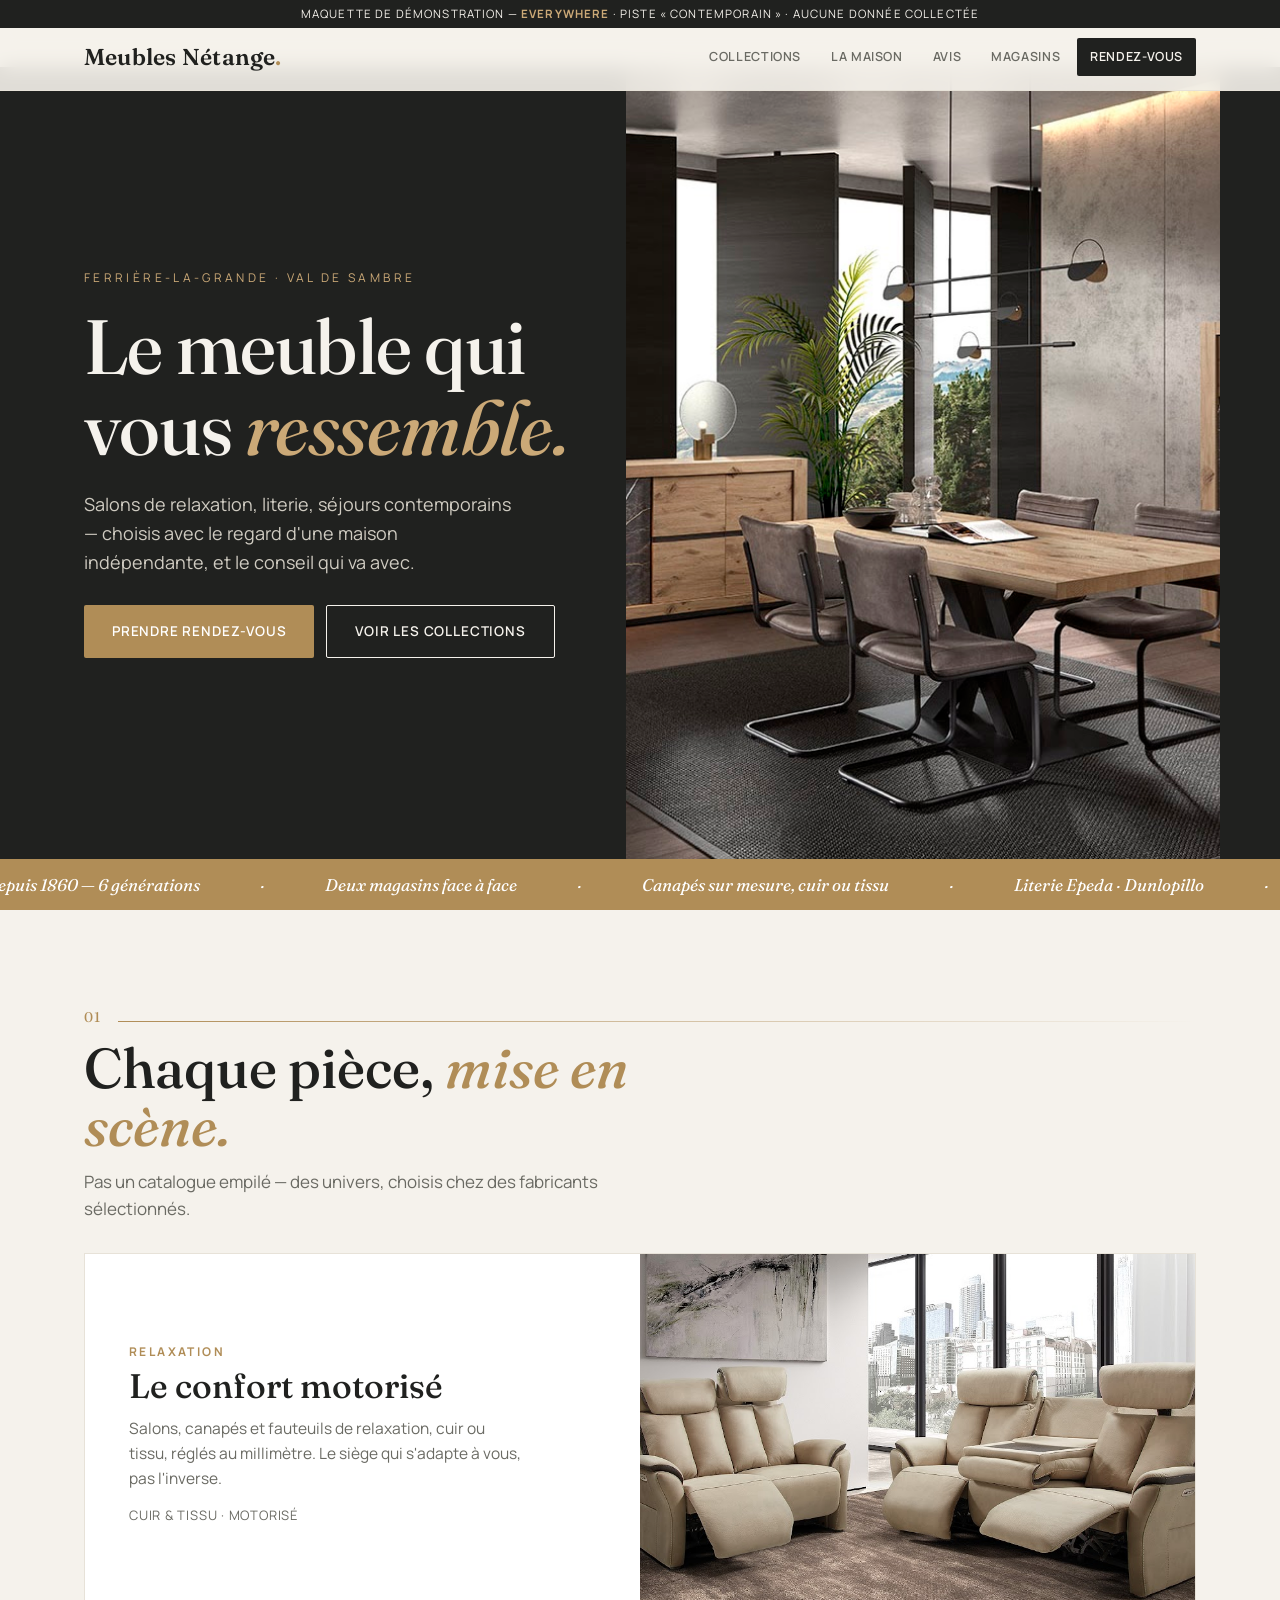
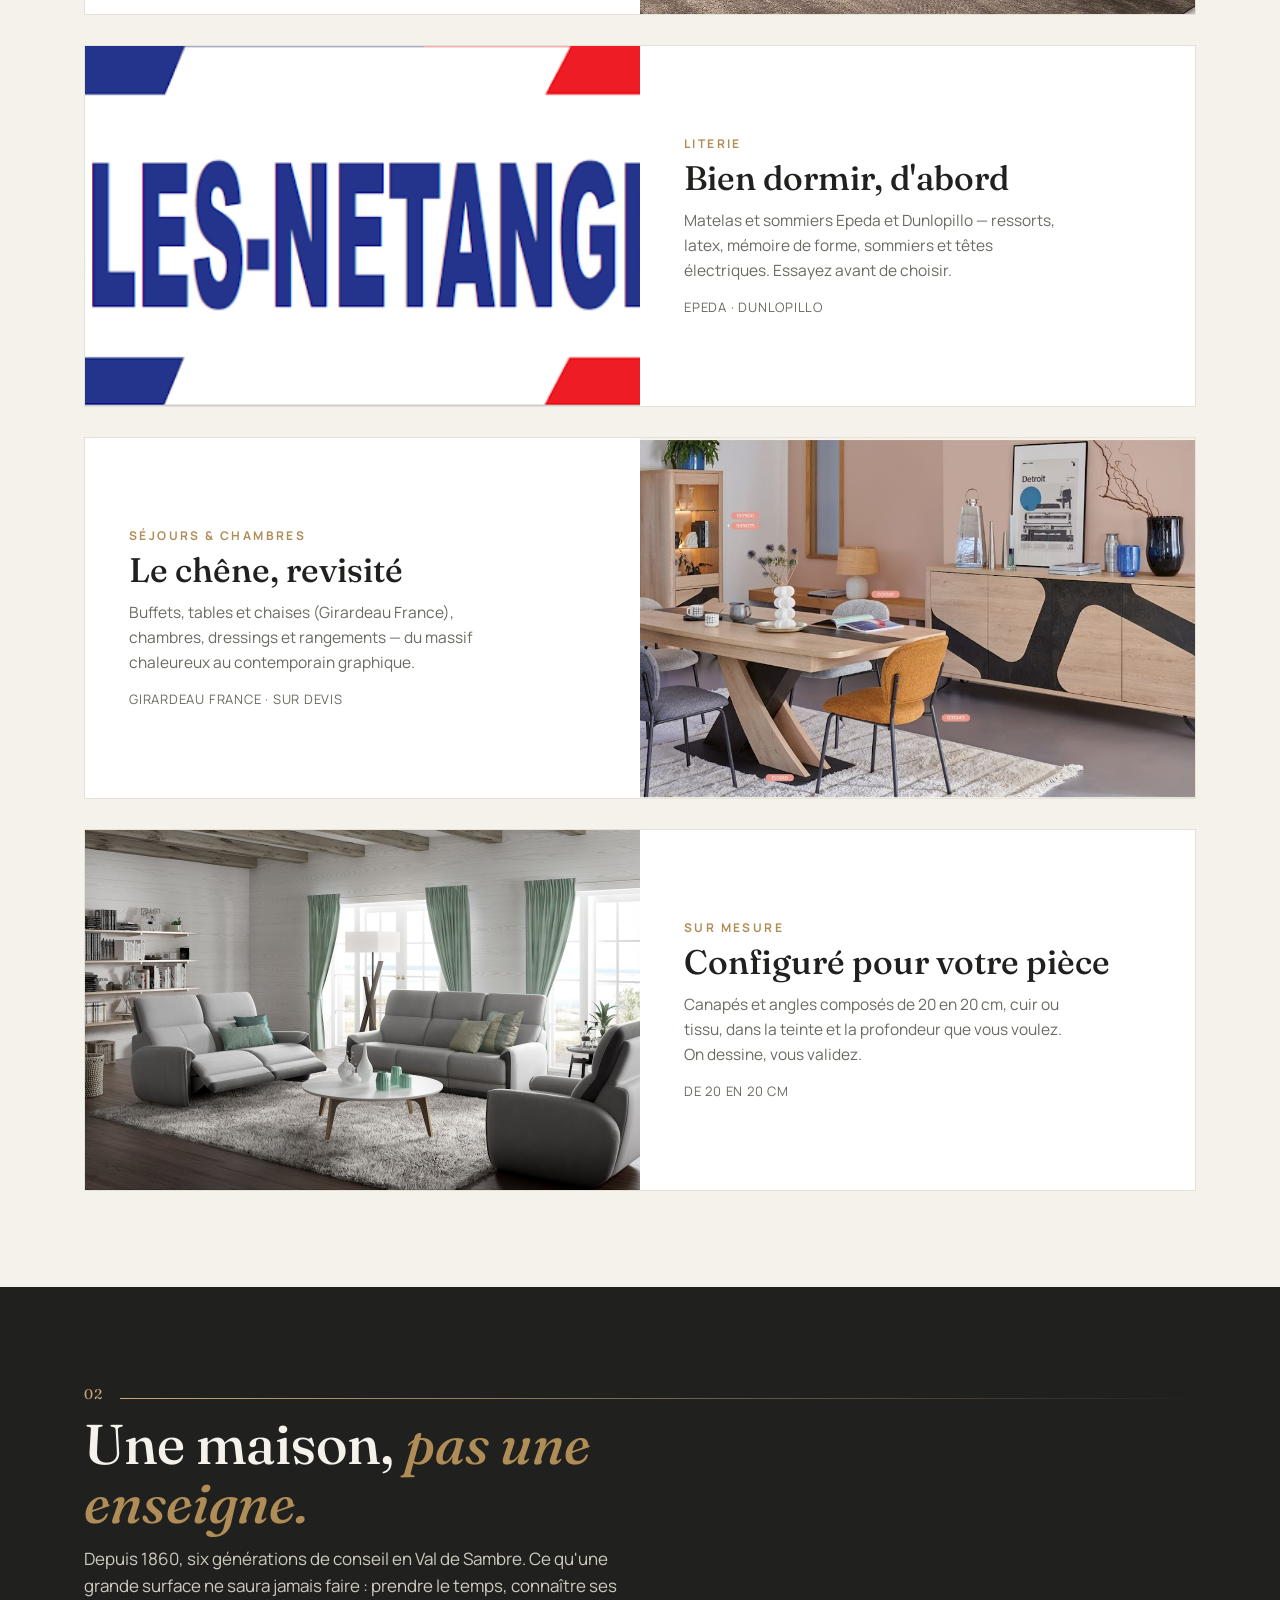
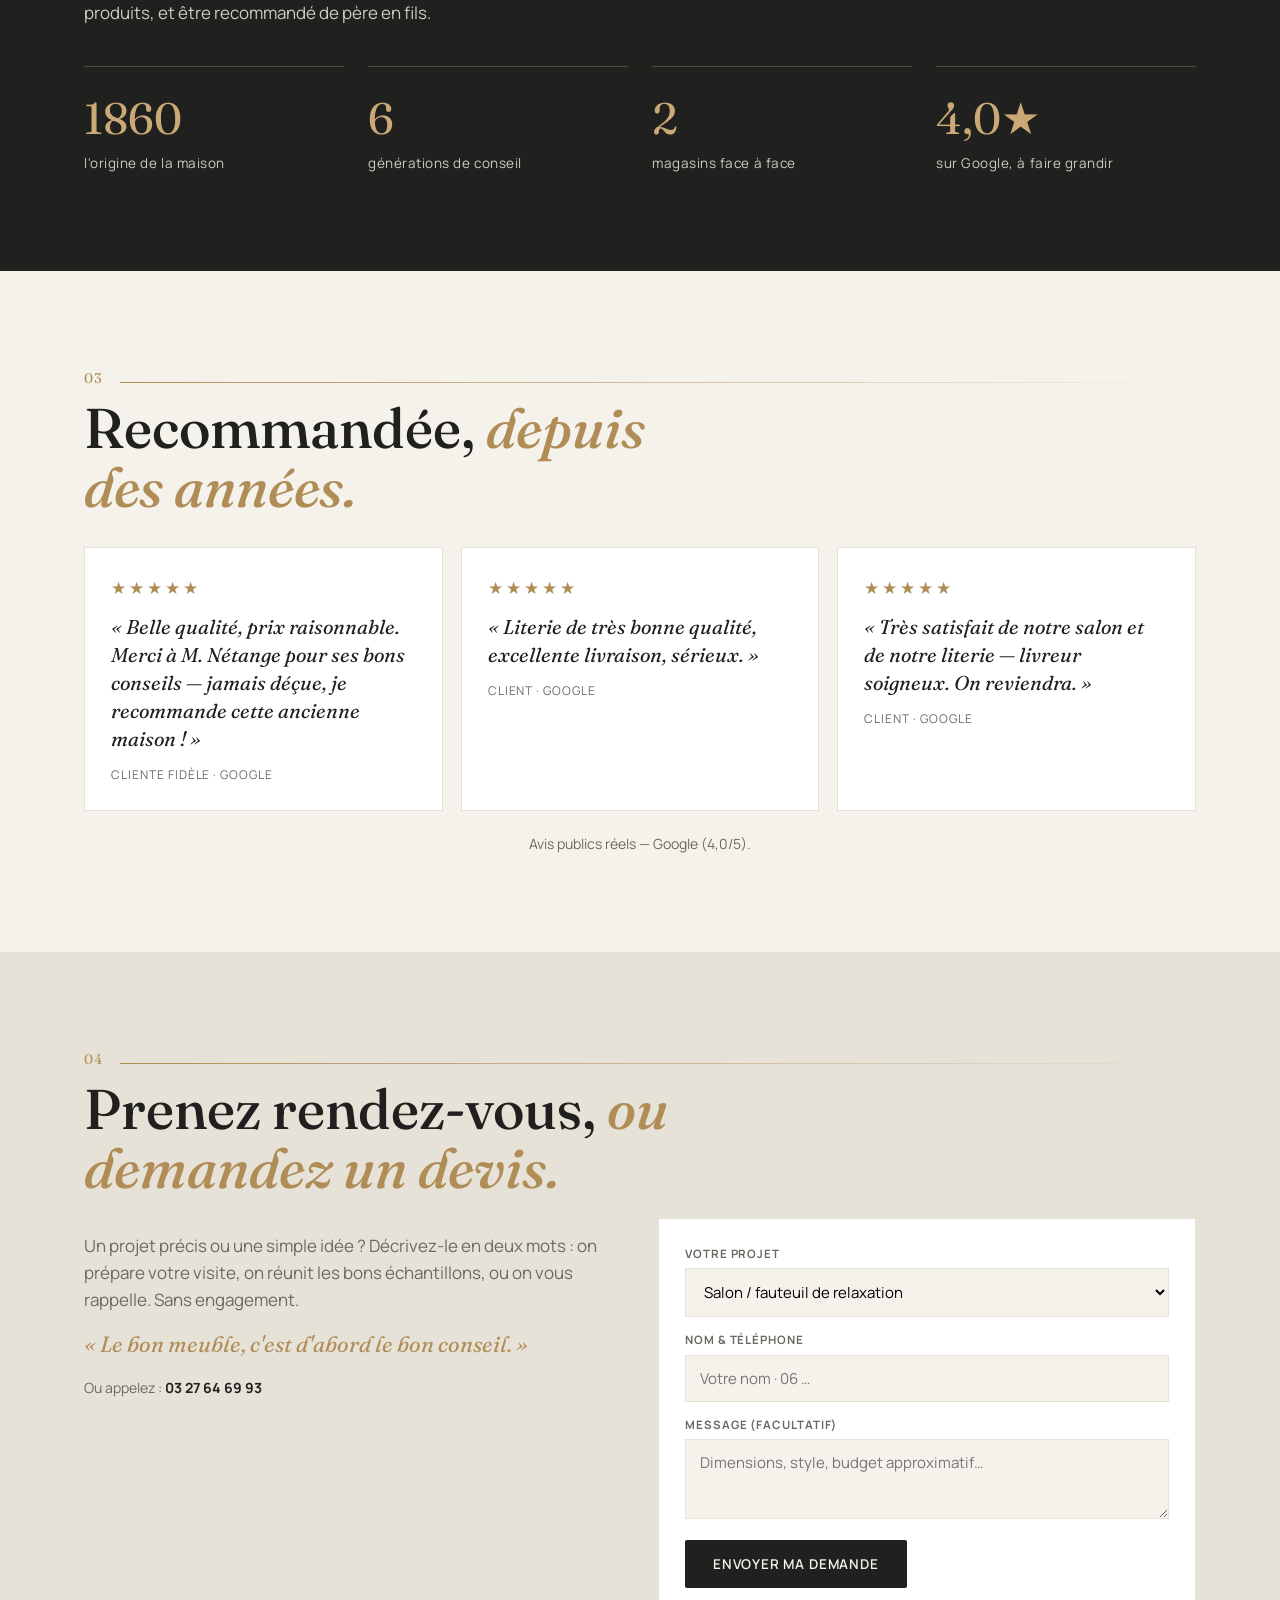
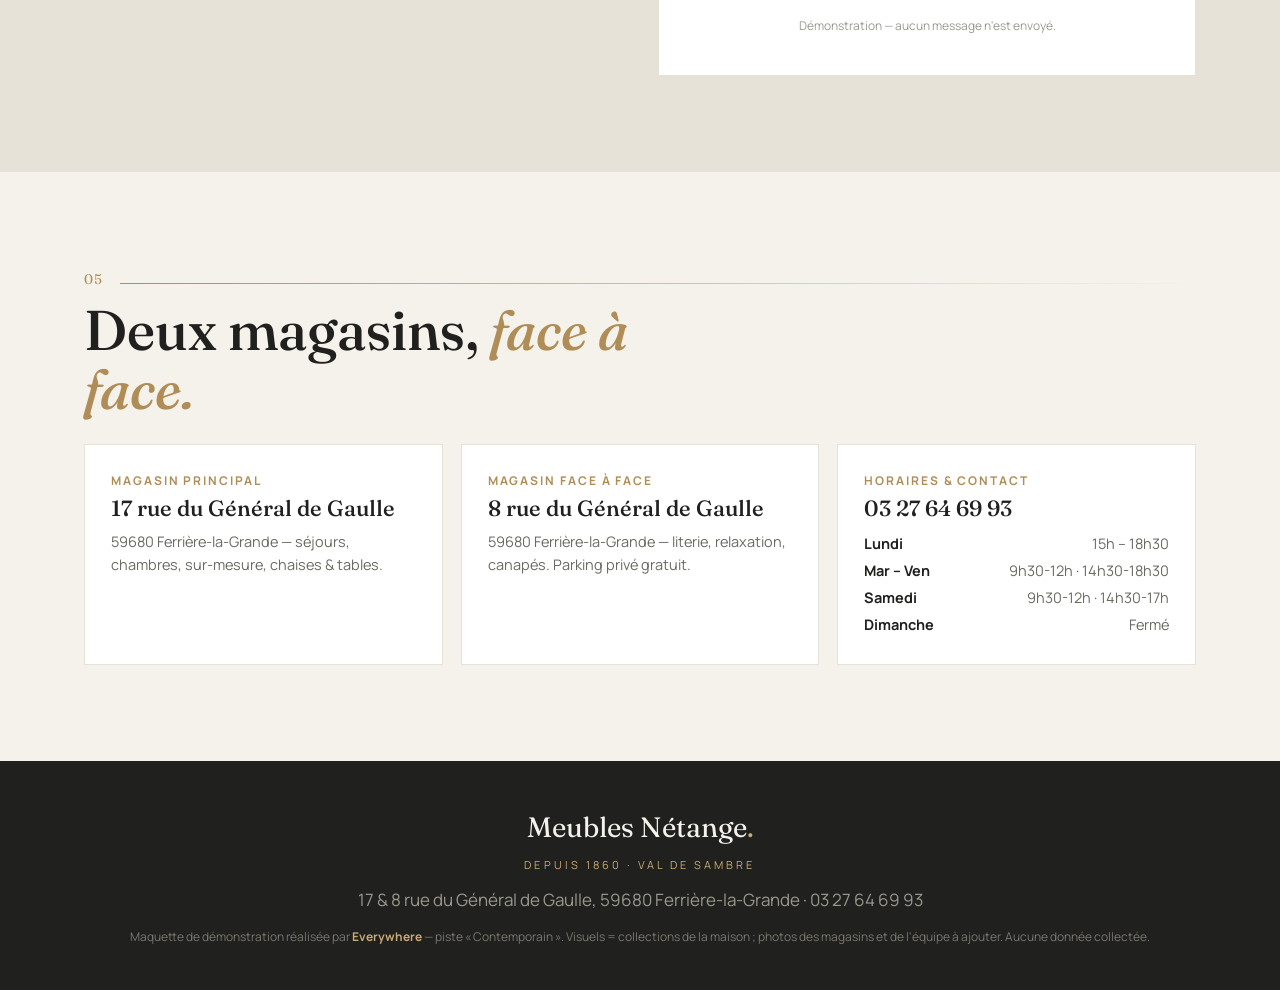
==== contemporain/index.html @ 94fd7a38 "Maquettes de demonstration Meubles Netange (Ferriere-la-Grande) — Everywhere Hub de choix + deux pis" ====
<!DOCTYPE html>
<html lang="fr">
<head>
<meta charset="UTF-8">
<meta name="viewport" content="width=device-width, initial-scale=1.0">
<meta name="robots" content="noindex, nofollow">
<title>Meubles Nétange — Le meuble qui vous ressemble · Ferrière-la-Grande, Val de Sambre</title>
<meta name="description" content="Salons de relaxation, literie, séjours contemporains. Deux magasins à Ferrière-la-Grande. Prenez rendez-vous, demandez un devis. Maison indépendante depuis 1860.">
<link rel="preconnect" href="https://fonts.googleapis.com">
<link rel="preconnect" href="https://fonts.gstatic.com" crossorigin>
<link href="https://fonts.googleapis.com/css2?family=Fraunces:ital,opsz,wght@0,9..144,500;0,9..144,600;1,9..144,500&family=Manrope:wght@400;500;600;700&display=swap" rel="stylesheet">
<style>
:root{
  --lin:#f5f2ec; --lin-d:#e7e2d8; --anthra:#20211f; --anthra-2:#2b2c29; --gris:#6a6a63;
  --laiton:#b08d57; --laiton-c:#cba977; --terre:#9a7b57;
}
*{margin:0;padding:0;box-sizing:border-box}
html{scroll-behavior:smooth}
body{font-family:'Manrope',sans-serif;color:var(--anthra);background:var(--lin);font-size:17px;line-height:1.6}
h1,h2,h3,.serif{font-family:'Fraunces',serif;font-weight:500;line-height:1.05}
img{max-width:100%;display:block}
a{color:inherit}
.wrap{max-width:1160px;margin:0 auto;padding:0 24px}
.btn{display:inline-flex;align-items:center;gap:.5em;font-family:'Manrope',sans-serif;font-weight:600;font-size:13.5px;letter-spacing:.06em;text-transform:uppercase;text-decoration:none;border:0;cursor:pointer;padding:15px 28px;border-radius:2px;transition:.2s}
.btn-anthra{background:var(--anthra);color:var(--lin)}
.btn-anthra:hover{background:#000}
.btn-laiton{background:var(--laiton);color:#fff}
.btn-laiton:hover{background:#9a7a48}
.btn-line{background:transparent;border:1px solid currentColor}

.demo{position:fixed;top:0;left:0;right:0;z-index:200;background:var(--anthra);color:var(--lin);text-align:center;font-size:11.5px;letter-spacing:.1em;text-transform:uppercase;padding:5px 10px}
.demo b{color:var(--laiton-c)}

header.site{position:sticky;top:24px;z-index:150;background:rgba(245,242,236,.9);backdrop-filter:blur(10px);border-bottom:1px solid var(--lin-d)}
header .wrap{display:flex;align-items:center;gap:20px;height:66px}
.marque{font-family:'Fraunces',serif;font-weight:600;font-size:23px;letter-spacing:.01em;text-decoration:none}
.marque span{color:var(--laiton)}
header nav{margin-left:auto;display:flex;gap:4px;align-items:center}
header nav a{font-size:12.5px;font-weight:600;letter-spacing:.05em;text-transform:uppercase;text-decoration:none;padding:9px 13px;color:var(--gris)}
header nav a:hover{color:var(--anthra)}
header nav a.cta{background:var(--anthra);color:var(--lin);border-radius:2px}

.hero{background:var(--anthra);color:var(--lin);overflow:hidden}
.hero .wrap{display:grid;grid-template-columns:1fr 1.05fr;gap:0;min-height:88vh;align-items:stretch}
.hero .txt{display:flex;flex-direction:column;justify-content:center;padding:60px 50px 60px 0}
.hero .eyebrow{font-size:12px;letter-spacing:.28em;text-transform:uppercase;color:var(--laiton-c);margin-bottom:20px}
.hero h1{color:var(--lin);font-size:clamp(40px,6vw,80px);font-weight:500;letter-spacing:-.01em}
.hero h1 em{font-style:italic;color:var(--laiton-c)}
.hero p{margin:22px 0 28px;font-size:18px;max-width:40ch;color:#cfcbc1}
.hero .actions{display:flex;gap:12px;flex-wrap:wrap}
.hero .vis{position:relative;margin:0 -24px 0 0}
.hero .vis img{position:absolute;inset:0;width:100%;height:100%;object-fit:cover}

.ticker{background:var(--laiton);color:#fff;overflow:hidden;white-space:nowrap;padding:12px 0}
.ticker .row{display:inline-block;font-family:'Fraunces',serif;font-style:italic;font-size:17px}
.ticker .row span{padding:0 30px}

section{padding:96px 0}
.chap{display:flex;align-items:baseline;gap:16px;margin-bottom:10px}
.chap .num{font-family:'Fraunces',serif;font-size:14px;color:var(--laiton);letter-spacing:.1em}
.chap .fil{flex:1;height:1px;background:linear-gradient(90deg,var(--laiton),transparent)}
h2.titre{font-size:clamp(30px,4.6vw,56px);max-width:18ch}
h2.titre em{font-style:italic;color:var(--laiton)}
.lead{color:var(--gris);max-width:56ch;margin-top:12px}
.rev{opacity:0;transform:translateY(22px);transition:opacity .8s ease,transform .8s ease}
.rev.vu{opacity:1;transform:none}

/* collections en scène (alternées) */
.piece{display:grid;grid-template-columns:1fr 1fr;gap:0;align-items:stretch;margin-top:30px;background:#fff;border:1px solid var(--lin-d)}
.piece:nth-child(even) .ph{order:2}
.piece .ph{min-height:360px;overflow:hidden}
.piece .ph img{width:100%;height:100%;object-fit:cover}
.piece .tx{padding:44px;display:flex;flex-direction:column;justify-content:center}
.piece .n{font-size:12px;letter-spacing:.2em;text-transform:uppercase;color:var(--laiton);font-weight:700}
.piece h3{font-size:34px;margin:8px 0 12px}
.piece p{color:var(--gris);font-size:15.5px;max-width:44ch}
.piece .m{margin-top:14px;font-size:13px;letter-spacing:.06em;text-transform:uppercase;color:var(--gris)}

.maison{background:var(--anthra);color:var(--lin)}
.maison h2.titre{color:var(--lin)}
.maison .lead{color:#cfcbc1}
.maison .chiffres{display:grid;grid-template-columns:repeat(auto-fit,minmax(150px,1fr));gap:24px;margin-top:40px}
.maison .ch{border-top:1px solid rgba(203,169,119,.3);padding-top:16px}
.maison .ch .n{font-family:'Fraunces',serif;font-size:44px;color:var(--laiton-c)}
.maison .ch .t{font-size:13.5px;color:#cfcbc1;letter-spacing:.04em}

.avis .grille{display:grid;grid-template-columns:repeat(auto-fit,minmax(280px,1fr));gap:18px;margin-top:30px}
.av{background:#fff;border:1px solid var(--lin-d);padding:26px}
.av .st{color:var(--laiton);letter-spacing:3px}
.av p{font-family:'Fraunces',serif;font-size:20px;font-style:italic;line-height:1.4;margin:12px 0}
.av .q{font-size:12px;letter-spacing:.08em;text-transform:uppercase;color:var(--gris)}
.avis .src{text-align:center;margin-top:22px;color:var(--gris);font-size:14px}

.rdv{background:var(--lin-d)}
.rdv .duo{display:grid;grid-template-columns:1fr 1fr;gap:36px;align-items:start;margin-top:20px}
.rdv p{color:var(--gris);margin:14px 0}
.rdv form{background:#fff;border:1px solid var(--lin-d);padding:26px;display:grid;gap:14px}
.rdv label{font-size:11.5px;letter-spacing:.08em;text-transform:uppercase;color:var(--gris);font-weight:700;display:block;margin-bottom:5px}
.rdv input,.rdv select,.rdv textarea{width:100%;border:1px solid var(--lin-d);padding:12px 14px;font-family:'Manrope',sans-serif;font-size:15px;background:var(--lin)}
.rdv textarea{min-height:80px;resize:vertical}
.rdv .note{font-size:12px;color:#9a9a92;text-align:center}

.infos .grille{display:grid;grid-template-columns:repeat(auto-fit,minmax(240px,1fr));gap:18px;margin-top:26px}
.mag{background:#fff;border:1px solid var(--lin-d);padding:26px}
.mag .a{font-size:12px;letter-spacing:.16em;text-transform:uppercase;color:var(--laiton);font-weight:700}
.mag h3{font-size:22px;margin:6px 0 10px}
.mag p,.mag li{font-size:14.5px;color:var(--gris)}
.mag ul{list-style:none;margin-top:6px}
.mag li{display:flex;justify-content:space-between;gap:10px;padding:2px 0}
.mag li b{color:var(--anthra)}

footer{background:var(--anthra);color:#9a978d;text-align:center;padding:44px 24px}
footer .n{font-family:'Fraunces',serif;font-size:28px;color:var(--lin)}
footer .n span{color:var(--laiton-c)}
footer .ev{margin-top:14px;font-size:12px;color:#7a776d}
footer .ev b{color:var(--laiton-c)}

.modal{position:fixed;inset:0;background:rgba(20,20,18,.6);display:none;align-items:center;justify-content:center;z-index:300;padding:20px}
.modal.show{display:flex}
.modal .box{background:var(--lin);padding:34px;max-width:430px;text-align:center;border-radius:3px}
.modal h3{font-size:26px;margin-bottom:8px}
.modal p{color:var(--gris)}
.modal .dtag{background:#fff;border:1px solid var(--lin-d);padding:11px;font-size:13px;margin:14px 0;color:var(--anthra)}

body.qa .hero .wrap{min-height:auto;padding-top:40px;padding-bottom:40px}
body.qa .hero .vis{height:440px;margin-top:20px}
@media(max-width:880px){
  .hero .wrap{grid-template-columns:1fr;min-height:auto}
  .hero .txt{padding:50px 0 30px}
  .hero .vis{height:56vw;margin:0 -24px}
  .piece,.rdv .duo{grid-template-columns:1fr}
  .piece:nth-child(even) .ph{order:0}
  header nav a:not(.cta){display:none}
}
</style>
</head>
<body>
<div class="demo">Maquette de démonstration — <b>Everywhere</b> · piste « Contemporain » · aucune donnée collectée</div>

<header class="site">
  <div class="wrap">
    <a class="marque" href="#haut">Meubles Nétange<span>.</span></a>
    <nav>
      <a href="#collections">Collections</a>
      <a href="#maison">La maison</a>
      <a href="#avis">Avis</a>
      <a href="#infos">Magasins</a>
      <a href="#rdv" class="cta">Rendez-vous</a>
    </nav>
  </div>
</header>

<div class="hero" id="haut">
  <div class="wrap">
    <div class="txt">
      <div class="eyebrow">Ferrière-la-Grande · Val de Sambre</div>
      <h1>Le meuble qui vous <em>ressemble.</em></h1>
      <p>Salons de relaxation, literie, séjours contemporains — choisis avec le regard d'une maison indépendante, et le conseil qui va avec.</p>
      <div class="actions">
        <a class="btn btn-laiton" href="#rdv">Prendre rendez-vous</a>
        <a class="btn btn-line" style="color:var(--lin)" href="#collections">Voir les collections</a>
      </div>
    </div>
    <div class="vis"><img src="photos/sejour-moderne.jpg" alt="Séjour contemporain Meubles Nétange"></div>
  </div>
</div>

<div class="ticker"><div class="row" id="tick"><span>Depuis 1860 — 6 générations</span><span>·</span><span>Deux magasins face à face</span><span>·</span><span>Canapés sur mesure, cuir ou tissu</span><span>·</span><span>Literie Epeda · Dunlopillo</span><span>·</span><span>Le conseil d'une maison indépendante</span><span>·</span></div></div>

<section id="collections">
  <div class="wrap">
    <div class="chap rev"><span class="num">01</span><span class="fil"></span></div>
    <h2 class="titre rev">Chaque pièce, <em>mise en scène.</em></h2>
    <p class="lead rev">Pas un catalogue empilé — des univers, choisis chez des fabricants sélectionnés.</p>

    <div class="piece rev"><div class="ph"><img src="photos/relaxation-cuir.jpg" alt="Relaxation"></div>
      <div class="tx"><div class="n">Relaxation</div><h3>Le confort motorisé</h3><p>Salons, canapés et fauteuils de relaxation, cuir ou tissu, réglés au millimètre. Le siège qui s'adapte à vous, pas l'inverse.</p><div class="m">Cuir &amp; tissu · motorisé</div></div></div>

    <div class="piece rev"><div class="ph"><img src="photos/produit.jpg" alt="Literie"></div>
      <div class="tx"><div class="n">Literie</div><h3>Bien dormir, d'abord</h3><p>Matelas et sommiers Epeda et Dunlopillo — ressorts, latex, mémoire de forme, sommiers et têtes électriques. Essayez avant de choisir.</p><div class="m">Epeda · Dunlopillo</div></div></div>

    <div class="piece rev"><div class="ph"><img src="photos/sejour.jpg" alt="Séjours"></div>
      <div class="tx"><div class="n">Séjours &amp; chambres</div><h3>Le chêne, revisité</h3><p>Buffets, tables et chaises (Girardeau France), chambres, dressings et rangements — du massif chaleureux au contemporain graphique.</p><div class="m">Girardeau France · sur devis</div></div></div>

    <div class="piece rev"><div class="ph"><img src="photos/relaxation.jpg" alt="Sur mesure"></div>
      <div class="tx"><div class="n">Sur mesure</div><h3>Configuré pour votre pièce</h3><p>Canapés et angles composés de 20 en 20 cm, cuir ou tissu, dans la teinte et la profondeur que vous voulez. On dessine, vous validez.</p><div class="m">De 20 en 20 cm</div></div></div>
  </div>
</section>

<section class="maison" id="maison">
  <div class="wrap">
    <div class="chap rev"><span class="num" style="color:var(--laiton-c)">02</span><span class="fil" style="background:linear-gradient(90deg,var(--laiton-c),transparent)"></span></div>
    <h2 class="titre rev">Une maison, <em>pas une enseigne.</em></h2>
    <p class="lead rev">Depuis 1860, six générations de conseil en Val de Sambre. Ce qu'une grande surface ne saura jamais faire : prendre le temps, connaître ses produits, et être recommandé de père en fils.</p>
    <div class="chiffres">
      <div class="ch rev"><div class="n">1860</div><div class="t">l'origine de la maison</div></div>
      <div class="ch rev"><div class="n">6</div><div class="t">générations de conseil</div></div>
      <div class="ch rev"><div class="n">2</div><div class="t">magasins face à face</div></div>
      <div class="ch rev"><div class="n">4,0★</div><div class="t">sur Google, à faire grandir</div></div>
    </div>
  </div>
</section>

<section class="avis" id="avis">
  <div class="wrap">
    <div class="chap rev"><span class="num">03</span><span class="fil"></span></div>
    <h2 class="titre rev">Recommandée, <em>depuis des années.</em></h2>
    <div class="grille">
      <div class="av rev"><div class="st">★★★★★</div><p>« Belle qualité, prix raisonnable. Merci à M. Nétange pour ses bons conseils — jamais déçue, je recommande cette ancienne maison ! »</p><div class="q">Cliente fidèle · Google</div></div>
      <div class="av rev"><div class="st">★★★★★</div><p>« Literie de très bonne qualité, excellente livraison, sérieux. »</p><div class="q">Client · Google</div></div>
      <div class="av rev"><div class="st">★★★★★</div><p>« Très satisfait de notre salon et de notre literie — livreur soigneux. On reviendra. »</p><div class="q">Client · Google</div></div>
    </div>
    <p class="src">Avis publics réels — Google (4,0/5).</p>
  </div>
</section>

<section class="rdv" id="rdv">
  <div class="wrap">
    <div class="chap rev"><span class="num">04</span><span class="fil"></span></div>
    <h2 class="titre rev">Prenez rendez-vous, <em>ou demandez un devis.</em></h2>
    <div class="duo">
      <div class="rev">
        <p>Un projet précis ou une simple idée ? Décrivez-le en deux mots : on prépare votre visite,
        on réunit les bons échantillons, ou on vous rappelle. Sans engagement.</p>
        <p style="font-family:'Fraunces',serif;font-style:italic;font-size:22px;color:var(--laiton)">« Le bon meuble, c'est d'abord le bon conseil. »</p>
        <p style="font-size:14px">Ou appelez : <b style="color:var(--anthra)">03 27 64 69 93</b></p>
      </div>
      <form class="rev" onsubmit="return rdv(event)">
        <div><label>Votre projet</label>
          <select><option>Salon / fauteuil de relaxation</option><option>Literie (matelas, sommier)</option><option>Canapé ou angle sur mesure</option><option>Séjour, table, chaises</option><option>Chambre, dressing, rangement</option><option>Autre / à définir</option></select>
        </div>
        <div><label>Nom &amp; téléphone</label><input type="text" placeholder="Votre nom · 06 …"></div>
        <div><label>Message (facultatif)</label><textarea placeholder="Dimensions, style, budget approximatif…"></textarea></div>
        <button class="btn btn-anthra" style="justify-self:start">Envoyer ma demande</button>
        <p class="note">Démonstration — aucun message n'est envoyé.</p>
      </form>
    </div>
  </div>
</section>

<section class="infos" id="infos">
  <div class="wrap">
    <div class="chap rev"><span class="num">05</span><span class="fil"></span></div>
    <h2 class="titre rev">Deux magasins, <em>face à face.</em></h2>
    <div class="grille">
      <div class="mag rev"><div class="a">Magasin principal</div><h3>17 rue du Général de Gaulle</h3><p>59680 Ferrière-la-Grande — séjours, chambres, sur-mesure, chaises &amp; tables.</p></div>
      <div class="mag rev"><div class="a">Magasin face à face</div><h3>8 rue du Général de Gaulle</h3><p>59680 Ferrière-la-Grande — literie, relaxation, canapés. Parking privé gratuit.</p></div>
      <div class="mag rev"><div class="a">Horaires &amp; contact</div><h3>03 27 64 69 93</h3><ul>
        <li><b>Lundi</b><span>15h – 18h30</span></li>
        <li><b>Mar – Ven</b><span>9h30-12h · 14h30-18h30</span></li>
        <li><b>Samedi</b><span>9h30-12h · 14h30-17h</span></li>
        <li><b>Dimanche</b><span>Fermé</span></li>
      </ul></div>
    </div>
  </div>
</section>

<footer>
  <div class="n">Meubles Nétange<span>.</span></div>
  <div style="font-size:11px;letter-spacing:.28em;text-transform:uppercase;color:var(--laiton-c);margin-top:6px">Depuis 1860 · Val de Sambre</div>
  <div style="margin-top:12px">17 &amp; 8 rue du Général de Gaulle, 59680 Ferrière-la-Grande · 03 27 64 69 93</div>
  <div class="ev">Maquette de démonstration réalisée par <b>Everywhere</b> — piste « Contemporain ». Visuels = collections de la maison ; photos des magasins et de l'équipe à ajouter. Aucune donnée collectée.</div>
</footer>

<div class="modal" id="modal"><div class="box">
  <h3 class="serif">Bien reçu.</h3>
  <p id="mtxt">Votre demande est prête à partir chez Meubles Nétange.</p>
  <div class="dtag">🛈 Démonstration — dans la vraie version, la maison reçoit votre demande et vous rappelle.</div>
  <button class="btn btn-anthra" onclick="document.getElementById('modal').classList.remove('show')">Fermer</button>
</div></div>

<script>
(function(){
  var els=document.querySelectorAll('.rev');
  if(!('IntersectionObserver' in window)){els.forEach(function(e){e.classList.add('vu')});return;}
  var io=new IntersectionObserver(function(en){en.forEach(function(e){if(e.isIntersecting){e.target.classList.add('vu');io.unobserve(e.target);}})},{rootMargin:'0px 0px -10% 0px'});
  els.forEach(function(e){io.observe(e)});
  if(/[ty]=\d/.test(location.hash)){els.forEach(function(e){e.classList.add('vu')});var my=location.hash.match(/y=(\d+)/);if(my){document.documentElement.style.scrollBehavior='auto';window.scrollTo(0,+my[1]);}}
  var t=document.getElementById('tick'); if(t){t.parentNode.appendChild(t.cloneNode(true));var x=0;(function b(){x=(x-0.4)%t.offsetWidth;t.parentNode.querySelectorAll('.row').forEach(function(r){r.style.transform='translateX('+x+'px)'});requestAnimationFrame(b);})();}
})();
function rdv(e){e.preventDefault();document.getElementById('modal').classList.add('show');return false;}
</script>
</body>
</html>
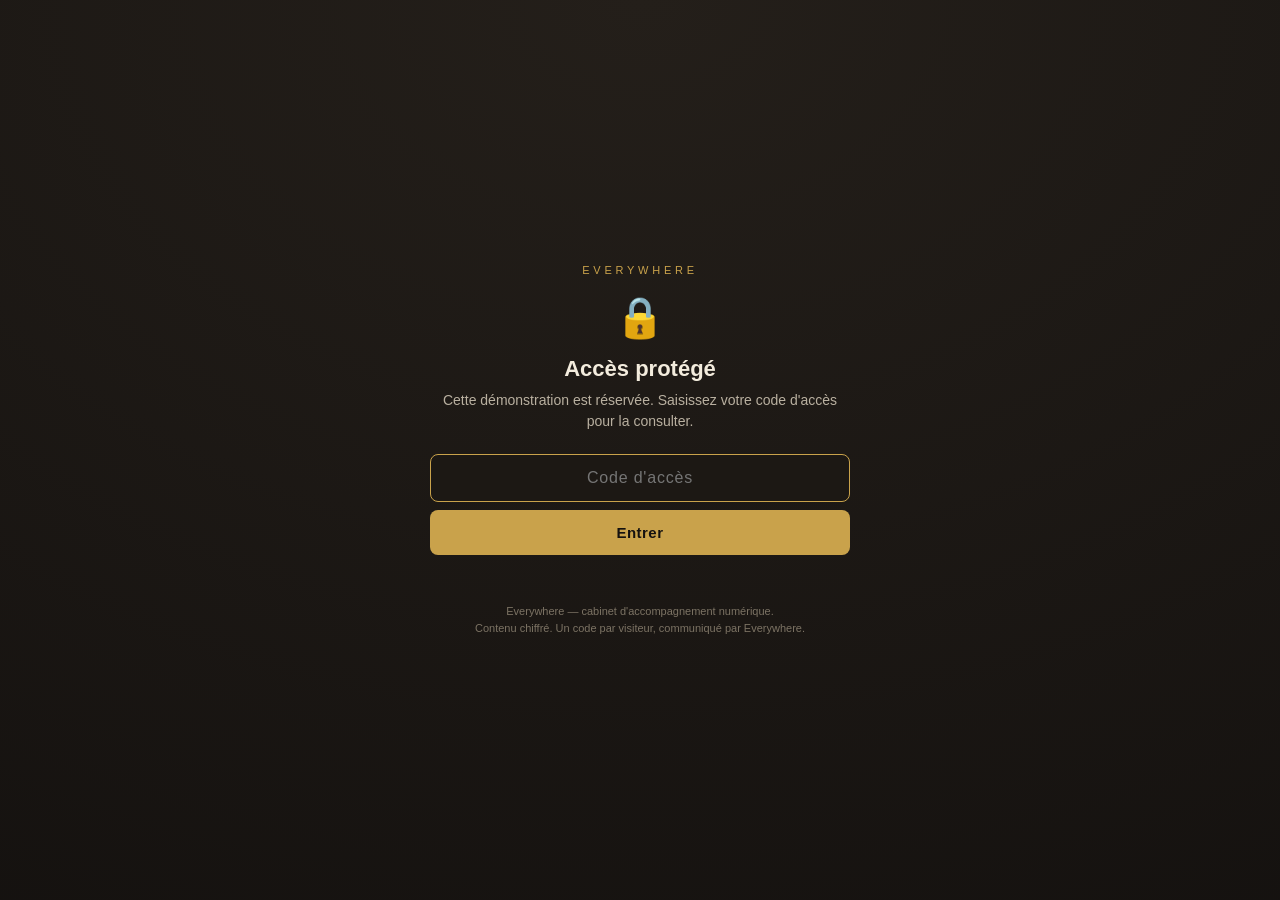
==== commit 148c142f: "regie: hero sublime (vraies photos + logo) + cadenas d'acces everywherexnetange Co-Authored-By: Clau" ====
--- a/contemporain/index.html
+++ b/contemporain/index.html
@@ -1,284 +1,76 @@
-<!DOCTYPE html>
-<html lang="fr">
-<head>
-<meta charset="UTF-8">
+<!-- cadenas-everywhere -->
+<!DOCTYPE html><html lang="fr"><head><meta charset="UTF-8">
 <meta name="viewport" content="width=device-width, initial-scale=1.0">
 <meta name="robots" content="noindex, nofollow">
-<title>Meubles Nétange — Le meuble qui vous ressemble · Ferrière-la-Grande, Val de Sambre</title>
-<meta name="description" content="Salons de relaxation, literie, séjours contemporains. Deux magasins à Ferrière-la-Grande. Prenez rendez-vous, demandez un devis. Maison indépendante depuis 1860.">
-<link rel="preconnect" href="https://fonts.googleapis.com">
-<link rel="preconnect" href="https://fonts.gstatic.com" crossorigin>
-<link href="https://fonts.googleapis.com/css2?family=Fraunces:ital,opsz,wght@0,9..144,500;0,9..144,600;1,9..144,500&family=Manrope:wght@400;500;600;700&display=swap" rel="stylesheet">
+<title>Accès protégé — Everywhere</title>
 <style>
-:root{
-  --lin:#f5f2ec; --lin-d:#e7e2d8; --anthra:#20211f; --anthra-2:#2b2c29; --gris:#6a6a63;
-  --laiton:#b08d57; --laiton-c:#cba977; --terre:#9a7b57;
-}
+:root{--noir:#14110f;--or:#c9a24b;--creme:#f3ecdd}
 *{margin:0;padding:0;box-sizing:border-box}
-html{scroll-behavior:smooth}
-body{font-family:'Manrope',sans-serif;color:var(--anthra);background:var(--lin);font-size:17px;line-height:1.6}
-h1,h2,h3,.serif{font-family:'Fraunces',serif;font-weight:500;line-height:1.05}
-img{max-width:100%;display:block}
-a{color:inherit}
-.wrap{max-width:1160px;margin:0 auto;padding:0 24px}
-.btn{display:inline-flex;align-items:center;gap:.5em;font-family:'Manrope',sans-serif;font-weight:600;font-size:13.5px;letter-spacing:.06em;text-transform:uppercase;text-decoration:none;border:0;cursor:pointer;padding:15px 28px;border-radius:2px;transition:.2s}
-.btn-anthra{background:var(--anthra);color:var(--lin)}
-.btn-anthra:hover{background:#000}
-.btn-laiton{background:var(--laiton);color:#fff}
-.btn-laiton:hover{background:#9a7a48}
-.btn-line{background:transparent;border:1px solid currentColor}
-
-.demo{position:fixed;top:0;left:0;right:0;z-index:200;background:var(--anthra);color:var(--lin);text-align:center;font-size:11.5px;letter-spacing:.1em;text-transform:uppercase;padding:5px 10px}
-.demo b{color:var(--laiton-c)}
-
-header.site{position:sticky;top:24px;z-index:150;background:rgba(245,242,236,.9);backdrop-filter:blur(10px);border-bottom:1px solid var(--lin-d)}
-header .wrap{display:flex;align-items:center;gap:20px;height:66px}
-.marque{font-family:'Fraunces',serif;font-weight:600;font-size:23px;letter-spacing:.01em;text-decoration:none}
-.marque span{color:var(--laiton)}
-header nav{margin-left:auto;display:flex;gap:4px;align-items:center}
-header nav a{font-size:12.5px;font-weight:600;letter-spacing:.05em;text-transform:uppercase;text-decoration:none;padding:9px 13px;color:var(--gris)}
-header nav a:hover{color:var(--anthra)}
-header nav a.cta{background:var(--anthra);color:var(--lin);border-radius:2px}
-
-.hero{background:var(--anthra);color:var(--lin);overflow:hidden}
-.hero .wrap{display:grid;grid-template-columns:1fr 1.05fr;gap:0;min-height:88vh;align-items:stretch}
-.hero .txt{display:flex;flex-direction:column;justify-content:center;padding:60px 50px 60px 0}
-.hero .eyebrow{font-size:12px;letter-spacing:.28em;text-transform:uppercase;color:var(--laiton-c);margin-bottom:20px}
-.hero h1{color:var(--lin);font-size:clamp(40px,6vw,80px);font-weight:500;letter-spacing:-.01em}
-.hero h1 em{font-style:italic;color:var(--laiton-c)}
-.hero p{margin:22px 0 28px;font-size:18px;max-width:40ch;color:#cfcbc1}
-.hero .actions{display:flex;gap:12px;flex-wrap:wrap}
-.hero .vis{position:relative;margin:0 -24px 0 0}
-.hero .vis img{position:absolute;inset:0;width:100%;height:100%;object-fit:cover}
-
-.ticker{background:var(--laiton);color:#fff;overflow:hidden;white-space:nowrap;padding:12px 0}
-.ticker .row{display:inline-block;font-family:'Fraunces',serif;font-style:italic;font-size:17px}
-.ticker .row span{padding:0 30px}
-
-section{padding:96px 0}
-.chap{display:flex;align-items:baseline;gap:16px;margin-bottom:10px}
-.chap .num{font-family:'Fraunces',serif;font-size:14px;color:var(--laiton);letter-spacing:.1em}
-.chap .fil{flex:1;height:1px;background:linear-gradient(90deg,var(--laiton),transparent)}
-h2.titre{font-size:clamp(30px,4.6vw,56px);max-width:18ch}
-h2.titre em{font-style:italic;color:var(--laiton)}
-.lead{color:var(--gris);max-width:56ch;margin-top:12px}
-.rev{opacity:0;transform:translateY(22px);transition:opacity .8s ease,transform .8s ease}
-.rev.vu{opacity:1;transform:none}
-
-/* collections en scène (alternées) */
-.piece{display:grid;grid-template-columns:1fr 1fr;gap:0;align-items:stretch;margin-top:30px;background:#fff;border:1px solid var(--lin-d)}
-.piece:nth-child(even) .ph{order:2}
-.piece .ph{min-height:360px;overflow:hidden}
-.piece .ph img{width:100%;height:100%;object-fit:cover}
-.piece .tx{padding:44px;display:flex;flex-direction:column;justify-content:center}
-.piece .n{font-size:12px;letter-spacing:.2em;text-transform:uppercase;color:var(--laiton);font-weight:700}
-.piece h3{font-size:34px;margin:8px 0 12px}
-.piece p{color:var(--gris);font-size:15.5px;max-width:44ch}
-.piece .m{margin-top:14px;font-size:13px;letter-spacing:.06em;text-transform:uppercase;color:var(--gris)}
-
-.maison{background:var(--anthra);color:var(--lin)}
-.maison h2.titre{color:var(--lin)}
-.maison .lead{color:#cfcbc1}
-.maison .chiffres{display:grid;grid-template-columns:repeat(auto-fit,minmax(150px,1fr));gap:24px;margin-top:40px}
-.maison .ch{border-top:1px solid rgba(203,169,119,.3);padding-top:16px}
-.maison .ch .n{font-family:'Fraunces',serif;font-size:44px;color:var(--laiton-c)}
-.maison .ch .t{font-size:13.5px;color:#cfcbc1;letter-spacing:.04em}
-
-.avis .grille{display:grid;grid-template-columns:repeat(auto-fit,minmax(280px,1fr));gap:18px;margin-top:30px}
-.av{background:#fff;border:1px solid var(--lin-d);padding:26px}
-.av .st{color:var(--laiton);letter-spacing:3px}
-.av p{font-family:'Fraunces',serif;font-size:20px;font-style:italic;line-height:1.4;margin:12px 0}
-.av .q{font-size:12px;letter-spacing:.08em;text-transform:uppercase;color:var(--gris)}
-.avis .src{text-align:center;margin-top:22px;color:var(--gris);font-size:14px}
-
-.rdv{background:var(--lin-d)}
-.rdv .duo{display:grid;grid-template-columns:1fr 1fr;gap:36px;align-items:start;margin-top:20px}
-.rdv p{color:var(--gris);margin:14px 0}
-.rdv form{background:#fff;border:1px solid var(--lin-d);padding:26px;display:grid;gap:14px}
-.rdv label{font-size:11.5px;letter-spacing:.08em;text-transform:uppercase;color:var(--gris);font-weight:700;display:block;margin-bottom:5px}
-.rdv input,.rdv select,.rdv textarea{width:100%;border:1px solid var(--lin-d);padding:12px 14px;font-family:'Manrope',sans-serif;font-size:15px;background:var(--lin)}
-.rdv textarea{min-height:80px;resize:vertical}
-.rdv .note{font-size:12px;color:#9a9a92;text-align:center}
-
-.infos .grille{display:grid;grid-template-columns:repeat(auto-fit,minmax(240px,1fr));gap:18px;margin-top:26px}
-.mag{background:#fff;border:1px solid var(--lin-d);padding:26px}
-.mag .a{font-size:12px;letter-spacing:.16em;text-transform:uppercase;color:var(--laiton);font-weight:700}
-.mag h3{font-size:22px;margin:6px 0 10px}
-.mag p,.mag li{font-size:14.5px;color:var(--gris)}
-.mag ul{list-style:none;margin-top:6px}
-.mag li{display:flex;justify-content:space-between;gap:10px;padding:2px 0}
-.mag li b{color:var(--anthra)}
-
-footer{background:var(--anthra);color:#9a978d;text-align:center;padding:44px 24px}
-footer .n{font-family:'Fraunces',serif;font-size:28px;color:var(--lin)}
-footer .n span{color:var(--laiton-c)}
-footer .ev{margin-top:14px;font-size:12px;color:#7a776d}
-footer .ev b{color:var(--laiton-c)}
-
-.modal{position:fixed;inset:0;background:rgba(20,20,18,.6);display:none;align-items:center;justify-content:center;z-index:300;padding:20px}
-.modal.show{display:flex}
-.modal .box{background:var(--lin);padding:34px;max-width:430px;text-align:center;border-radius:3px}
-.modal h3{font-size:26px;margin-bottom:8px}
-.modal p{color:var(--gris)}
-.modal .dtag{background:#fff;border:1px solid var(--lin-d);padding:11px;font-size:13px;margin:14px 0;color:var(--anthra)}
-
-body.qa .hero .wrap{min-height:auto;padding-top:40px;padding-bottom:40px}
-body.qa .hero .vis{height:440px;margin-top:20px}
-@media(max-width:880px){
-  .hero .wrap{grid-template-columns:1fr;min-height:auto}
-  .hero .txt{padding:50px 0 30px}
-  .hero .vis{height:56vw;margin:0 -24px}
-  .piece,.rdv .duo{grid-template-columns:1fr}
-  .piece:nth-child(even) .ph{order:0}
-  header nav a:not(.cta){display:none}
-}
-</style>
-</head>
+body{font-family:-apple-system,BlinkMacSystemFont,'Segoe UI',Roboto,sans-serif;min-height:100vh;
+ background:radial-gradient(120% 120% at 50% 0%,#241f1a,var(--noir));color:var(--creme);
+ display:flex;align-items:center;justify-content:center;padding:24px}
+.card{max-width:420px;width:100%;text-align:center}
+.mark{font-size:11px;letter-spacing:.34em;text-transform:uppercase;color:var(--or);margin-bottom:18px}
+.lock{font-size:40px;margin-bottom:14px}
+h1{font-size:22px;font-weight:600;line-height:1.25;margin-bottom:8px}
+p.sub{font-size:14px;color:#b9b0a0;margin-bottom:22px;line-height:1.5}
+form{display:flex;gap:8px;flex-direction:column}
+input{width:100%;background:#1c1814;border:1px solid rgba(201,162,75,.4);color:var(--creme);
+ padding:14px 16px;font-size:16px;border-radius:8px;text-align:center;letter-spacing:.05em}
+input:focus{outline:none;border-color:var(--or)}
+button{background:var(--or);color:var(--noir);border:none;padding:14px;font-size:15px;font-weight:600;
+ border-radius:8px;cursor:pointer;letter-spacing:.03em}
+button:hover{filter:brightness(1.08)}
+.err{color:#e6857a;font-size:13px;min-height:18px;margin-top:4px}
+.foot{margin-top:26px;font-size:11px;color:#7c7364;line-height:1.5}
+</style></head>
 <body>
-<div class="demo">Maquette de démonstration — <b>Everywhere</b> · piste « Contemporain » · aucune donnée collectée</div>
-
-<header class="site">
-  <div class="wrap">
-    <a class="marque" href="#haut">Meubles Nétange<span>.</span></a>
-    <nav>
-      <a href="#collections">Collections</a>
-      <a href="#maison">La maison</a>
-      <a href="#avis">Avis</a>
-      <a href="#infos">Magasins</a>
-      <a href="#rdv" class="cta">Rendez-vous</a>
-    </nav>
-  </div>
-</header>
-
-<div class="hero" id="haut">
-  <div class="wrap">
-    <div class="txt">
-      <div class="eyebrow">Ferrière-la-Grande · Val de Sambre</div>
-      <h1>Le meuble qui vous <em>ressemble.</em></h1>
-      <p>Salons de relaxation, literie, séjours contemporains — choisis avec le regard d'une maison indépendante, et le conseil qui va avec.</p>
-      <div class="actions">
-        <a class="btn btn-laiton" href="#rdv">Prendre rendez-vous</a>
-        <a class="btn btn-line" style="color:var(--lin)" href="#collections">Voir les collections</a>
-      </div>
-    </div>
-    <div class="vis"><img src="photos/sejour-moderne.jpg" alt="Séjour contemporain Meubles Nétange"></div>
-  </div>
+<div class="card">
+  <div class="mark">Everywhere</div>
+  <div class="lock">&#128274;</div>
+  <h1>Accès protégé</h1>
+  <p class="sub">Cette démonstration est réservée. Saisissez votre code d'accès pour la consulter.</p>
+  <form id="f"><input id="pw" type="password" placeholder="Code d'accès" autocomplete="off" autofocus>
+  <button type="submit">Entrer</button></form>
+  <div class="err" id="e"></div>
+  <div class="foot">Everywhere — cabinet d'accompagnement numérique.<br>Contenu chiffré. Un code par visiteur, communiqué par Everywhere.</div>
 </div>
-
-<div class="ticker"><div class="row" id="tick"><span>Depuis 1860 — 6 générations</span><span>·</span><span>Deux magasins face à face</span><span>·</span><span>Canapés sur mesure, cuir ou tissu</span><span>·</span><span>Literie Epeda · Dunlopillo</span><span>·</span><span>Le conseil d'une maison indépendante</span><span>·</span></div></div>
-
-<section id="collections">
-  <div class="wrap">
-    <div class="chap rev"><span class="num">01</span><span class="fil"></span></div>
-    <h2 class="titre rev">Chaque pièce, <em>mise en scène.</em></h2>
-    <p class="lead rev">Pas un catalogue empilé — des univers, choisis chez des fabricants sélectionnés.</p>
-
-    <div class="piece rev"><div class="ph"><img src="photos/relaxation-cuir.jpg" alt="Relaxation"></div>
-      <div class="tx"><div class="n">Relaxation</div><h3>Le confort motorisé</h3><p>Salons, canapés et fauteuils de relaxation, cuir ou tissu, réglés au millimètre. Le siège qui s'adapte à vous, pas l'inverse.</p><div class="m">Cuir &amp; tissu · motorisé</div></div></div>
-
-    <div class="piece rev"><div class="ph"><img src="photos/produit.jpg" alt="Literie"></div>
-      <div class="tx"><div class="n">Literie</div><h3>Bien dormir, d'abord</h3><p>Matelas et sommiers Epeda et Dunlopillo — ressorts, latex, mémoire de forme, sommiers et têtes électriques. Essayez avant de choisir.</p><div class="m">Epeda · Dunlopillo</div></div></div>
-
-    <div class="piece rev"><div class="ph"><img src="photos/sejour.jpg" alt="Séjours"></div>
-      <div class="tx"><div class="n">Séjours &amp; chambres</div><h3>Le chêne, revisité</h3><p>Buffets, tables et chaises (Girardeau France), chambres, dressings et rangements — du massif chaleureux au contemporain graphique.</p><div class="m">Girardeau France · sur devis</div></div></div>
-
-    <div class="piece rev"><div class="ph"><img src="photos/relaxation.jpg" alt="Sur mesure"></div>
-      <div class="tx"><div class="n">Sur mesure</div><h3>Configuré pour votre pièce</h3><p>Canapés et angles composés de 20 en 20 cm, cuir ou tissu, dans la teinte et la profondeur que vous voulez. On dessine, vous validez.</p><div class="m">De 20 en 20 cm</div></div></div>
-  </div>
-</section>
-
-<section class="maison" id="maison">
-  <div class="wrap">
-    <div class="chap rev"><span class="num" style="color:var(--laiton-c)">02</span><span class="fil" style="background:linear-gradient(90deg,var(--laiton-c),transparent)"></span></div>
-    <h2 class="titre rev">Une maison, <em>pas une enseigne.</em></h2>
-    <p class="lead rev">Depuis 1860, six générations de conseil en Val de Sambre. Ce qu'une grande surface ne saura jamais faire : prendre le temps, connaître ses produits, et être recommandé de père en fils.</p>
-    <div class="chiffres">
-      <div class="ch rev"><div class="n">1860</div><div class="t">l'origine de la maison</div></div>
-      <div class="ch rev"><div class="n">6</div><div class="t">générations de conseil</div></div>
-      <div class="ch rev"><div class="n">2</div><div class="t">magasins face à face</div></div>
-      <div class="ch rev"><div class="n">4,0★</div><div class="t">sur Google, à faire grandir</div></div>
-    </div>
-  </div>
-</section>
-
-<section class="avis" id="avis">
-  <div class="wrap">
-    <div class="chap rev"><span class="num">03</span><span class="fil"></span></div>
-    <h2 class="titre rev">Recommandée, <em>depuis des années.</em></h2>
-    <div class="grille">
-      <div class="av rev"><div class="st">★★★★★</div><p>« Belle qualité, prix raisonnable. Merci à M. Nétange pour ses bons conseils — jamais déçue, je recommande cette ancienne maison ! »</p><div class="q">Cliente fidèle · Google</div></div>
-      <div class="av rev"><div class="st">★★★★★</div><p>« Literie de très bonne qualité, excellente livraison, sérieux. »</p><div class="q">Client · Google</div></div>
-      <div class="av rev"><div class="st">★★★★★</div><p>« Très satisfait de notre salon et de notre literie — livreur soigneux. On reviendra. »</p><div class="q">Client · Google</div></div>
-    </div>
-    <p class="src">Avis publics réels — Google (4,0/5).</p>
-  </div>
-</section>
-
-<section class="rdv" id="rdv">
-  <div class="wrap">
-    <div class="chap rev"><span class="num">04</span><span class="fil"></span></div>
-    <h2 class="titre rev">Prenez rendez-vous, <em>ou demandez un devis.</em></h2>
-    <div class="duo">
-      <div class="rev">
-        <p>Un projet précis ou une simple idée ? Décrivez-le en deux mots : on prépare votre visite,
-        on réunit les bons échantillons, ou on vous rappelle. Sans engagement.</p>
-        <p style="font-family:'Fraunces',serif;font-style:italic;font-size:22px;color:var(--laiton)">« Le bon meuble, c'est d'abord le bon conseil. »</p>
-        <p style="font-size:14px">Ou appelez : <b style="color:var(--anthra)">03 27 64 69 93</b></p>
-      </div>
-      <form class="rev" onsubmit="return rdv(event)">
-        <div><label>Votre projet</label>
-          <select><option>Salon / fauteuil de relaxation</option><option>Literie (matelas, sommier)</option><option>Canapé ou angle sur mesure</option><option>Séjour, table, chaises</option><option>Chambre, dressing, rangement</option><option>Autre / à définir</option></select>
-        </div>
-        <div><label>Nom &amp; téléphone</label><input type="text" placeholder="Votre nom · 06 …"></div>
-        <div><label>Message (facultatif)</label><textarea placeholder="Dimensions, style, budget approximatif…"></textarea></div>
-        <button class="btn btn-anthra" style="justify-self:start">Envoyer ma demande</button>
-        <p class="note">Démonstration — aucun message n'est envoyé.</p>
-      </form>
-    </div>
-  </div>
-</section>
-
-<section class="infos" id="infos">
-  <div class="wrap">
-    <div class="chap rev"><span class="num">05</span><span class="fil"></span></div>
-    <h2 class="titre rev">Deux magasins, <em>face à face.</em></h2>
-    <div class="grille">
-      <div class="mag rev"><div class="a">Magasin principal</div><h3>17 rue du Général de Gaulle</h3><p>59680 Ferrière-la-Grande — séjours, chambres, sur-mesure, chaises &amp; tables.</p></div>
-      <div class="mag rev"><div class="a">Magasin face à face</div><h3>8 rue du Général de Gaulle</h3><p>59680 Ferrière-la-Grande — literie, relaxation, canapés. Parking privé gratuit.</p></div>
-      <div class="mag rev"><div class="a">Horaires &amp; contact</div><h3>03 27 64 69 93</h3><ul>
-        <li><b>Lundi</b><span>15h – 18h30</span></li>
-        <li><b>Mar – Ven</b><span>9h30-12h · 14h30-18h30</span></li>
-        <li><b>Samedi</b><span>9h30-12h · 14h30-17h</span></li>
-        <li><b>Dimanche</b><span>Fermé</span></li>
-      </ul></div>
-    </div>
-  </div>
-</section>
-
-<footer>
-  <div class="n">Meubles Nétange<span>.</span></div>
-  <div style="font-size:11px;letter-spacing:.28em;text-transform:uppercase;color:var(--laiton-c);margin-top:6px">Depuis 1860 · Val de Sambre</div>
-  <div style="margin-top:12px">17 &amp; 8 rue du Général de Gaulle, 59680 Ferrière-la-Grande · 03 27 64 69 93</div>
-  <div class="ev">Maquette de démonstration réalisée par <b>Everywhere</b> — piste « Contemporain ». Visuels = collections de la maison ; photos des magasins et de l'équipe à ajouter. Aucune donnée collectée.</div>
-</footer>
-
-<div class="modal" id="modal"><div class="box">
-  <h3 class="serif">Bien reçu.</h3>
-  <p id="mtxt">Votre demande est prête à partir chez Meubles Nétange.</p>
-  <div class="dtag">🛈 Démonstration — dans la vraie version, la maison reçoit votre demande et vous rappelle.</div>
-  <button class="btn btn-anthra" onclick="document.getElementById('modal').classList.remove('show')">Fermer</button>
-</div></div>
-
 <script>
 (function(){
-  var els=document.querySelectorAll('.rev');
-  if(!('IntersectionObserver' in window)){els.forEach(function(e){e.classList.add('vu')});return;}
-  var io=new IntersectionObserver(function(en){en.forEach(function(e){if(e.isIntersecting){e.target.classList.add('vu');io.unobserve(e.target);}})},{rootMargin:'0px 0px -10% 0px'});
-  els.forEach(function(e){io.observe(e)});
-  if(/[ty]=\d/.test(location.hash)){els.forEach(function(e){e.classList.add('vu')});var my=location.hash.match(/y=(\d+)/);if(my){document.documentElement.style.scrollBehavior='auto';window.scrollTo(0,+my[1]);}}
-  var t=document.getElementById('tick'); if(t){t.parentNode.appendChild(t.cloneNode(true));var x=0;(function b(){x=(x-0.4)%t.offsetWidth;t.parentNode.querySelectorAll('.row').forEach(function(r){r.style.transform='translateX('+x+'px)'});requestAnimationFrame(b);})();}
+ var D={"v":1,"iters":210000,"iv":"JELpRPyk6SrwSxHJ","ct":"ArU1DhlLNbklafZCMR0ctSvoyAgdmX49SvmseiQivGIxgHbuq60eSAVGiT4UUyHQTknlQ5n7f8yBzggiCSRH5QT5we4cM2Zb2JYcDyhplTn4YC4qBZEUDrMfyFxtpOdDeP1WEKrkMIgkFTWGoKxPRhravY5cG9n0n+krzfo691EQRU9vC889iInvYe2L829SYx94M/bFMpj2fFAZuhzy/mRnFW3PAVyy6CDyTU1HgzczPp7M+LRep359OdT4Z/[base64]/pCnVnjBwnDJGtc3a23QKVvfW541fB6xEcdw63KuBm0Gfr+b2w4ALm3MIrg1CKo8tel2rOzPVSeVig7HbILScB8QghK9ja2k0r8czmx0WPz/1SWRdCZ1ywyUWArMltNYP2115T6WRUJ9HS1la55IhiKk7sBMd/Qf15JVzeWi2Zj82vPiYoKEYYDlz8NwTIFPxwe9suoX3GOIZvAz7nesEutAJbYehRrwkIAtshSvGyyh7Y9vkwdqZ1WmgGdjnUfXXZ9RovnHWNO6BXA+1u7yJ8bFNqomhm+vOwiTlq30k4HJ0uydRb5kcc09y31RzuChg8rDJWqOreQaXKjKhQAAn/j0KrnoYm2ituBQWJGmUcl/ParxJJp3GBGWCe0wsxDZJez7zUgccqbDcJUmtBdCW0shXYvSaizze2hIzFnD3E4InHrluVFsY4s78lRfl1qQVfA8IAz34w3qix4vqtQfcOmUDb+AaStaNqup+2Q+82s3Nhl22OqJiUbCYMpm7FCwPtidmHlF6x3Codaw57pPZG9YMWdbOcgFKqq/uqLRtXy265omKXD+uWU8NlEwAhDpQl5btoNaVbDpSBUpPdsoHZcNv5JxeaKFAkUbLH8ej0wMr+hoDSQUWY4A/T/HgAxa8h43+FBS1bu5CJzPJO3TvLu+VmLroF8P+n9n/G26wdpqEzOSypjYIiTPLR7NrUgLrEK7gYN/6XChhTGic/ZvynHoYKh32TJ62lMJMB9b2YJQR4BKDI2rCAbEtySkhTbNBfjZmYGBmk83fE4lLtjWwik7XmuZLgNqr9/zG/uzKVK0dwCfeD49df+G5DLWi/7zdrb2wPsnzfLW3wWKF4OYKmP5ufxi925+S3Lr44Ri2hSP3aKHwy7Rt7SizIdtvjDwUV3vsSCv0PyEcvIQ94Evh4Y0CYx7B/Xl9zcNcyXL/S5M9SCZyJjBjD3iboKm/1htVQgC1XHMlvEH//mQLSvWHiwKFgyAkg1Os/J0RBNYrU3UTMMz9/h3ULtspvYqeNcU3CHa03pdYbDsSFXCpZQtEgLToOl8eHcpq6fhi4qvxcyKTAxSqS5AkT/nc2oXfRuzT1rnQ3XPhR6l02OwplibnfW+3AujgiqtMSdK6AHkeX7AgUBsSsGytcK/PuM3ZROAMzY9GAuRyccluzI8woLgneyYARQmx0OZ22u/K5CJ8XDDCwDEgkCTcH1q5Uv1JU0XyRaDvFJHGiN5NjggDD2QBa9Rw1TdAtb4jGkTjnUCINTMV2zBkagtb/j4ghi3FKE4zIHFw7+8RgcOqmogJlmGZ+94nLbVS+F428VCYyfFf6C6uhuNU0OEPRGiX2HjhJvVfd4OToLBk0FRvMOUGylNyKb0W8xSmuIRMYBkVqABTjNfMPOA/BfmPx8iDizSojHmjmQMyrsjITAWfvbIcny2/cAdTd8PS0EJoO5wgFBmHwp9yr9os4+6dH5WLA4mOtw16B0TYrmldFEJctRg5uVjFGeDCTIfBJOSQRPzVLDKgVAkKGfFpC4bqrEur+r0fnYtxtXmS0+39oFRH/Mc+3KW7pQhDn2Z0yWvSno1lIj8tKBmHlBq87x/PmxxDTVXqy48N3prLXl2mVODv8Bo8TOogKpTQcCk8SK7yPis4UI+3AqiNRQ0eJFnD5PVceoySiXDumezl2XUd25H50lh/tX5OR0o8N+NQ/1eZyTijWXDoSNYuZzLsdqOAEUsg6lq0WEUMDhzQWtgQAmBaj/hRKBC6l048Y4QpM9lyjhWjThd2enPJkNSNfmHFy63vbTHC6vc+InCRTx/dAJKbk4h/TK/R9jkrz3pHPJzX9cuMKeUo7zMzwkW95jsz/ReI8mrR8P241I46qgO0Gx+t6hahjZb/vNX3LG+gV0W0xXl1ma5PKEf0trtMRxueIG7mGUwSNxD4Rzo+5HOxCKPCYyZPl0D79+8fBhqfReYfl/0HvZgfxt8c41tzi+BDLgXZ0fbAIXg0xHtKcD6V0jXJF0VJdxqYjolh9DcA5VlJlG+J6uSw/G5ybzsoPKhP48vIAoagRzRw7tw3/jpHNxyCMj9eaCunPZ4a1da2YKZEsPtfJKznKfaA2nNjkiAQRsauX6r8rE6k5pWpgy6iLAUw+S7RRXsEaWVkMOUPO2MKVl1fafkC006GLZWkXJ8OimpVID43sQH+QGAStI2/6xR2pTZuhtzmfbusLt3lSqhJa4GC+zMkNhc213ST1P0nHMU4dMpV/wnFT/+xtfv8PbHQTFt9EumRCyNXalZ0sO6OJRB9L6uDChKyJFnXYL7rxCllOPrHMSLS47g6ZWP2emfAQ/UvMrLds1aRZDWVRcel2XSBC+DyJuq5zE+SqMS8EacTqMl5JvJLDuEXGoMVek2xV9RJHFwwCjWBGBqZrpG2vqkZDmtHLRFkvFfT5/9JylFgBMDKhbImonfu26A6TkT/VH27/OyWHl96q3+Who3u/ECN119n0NRHSD6Q/Qk4CHNPrTPv8/+uepljWrvprXVbHvgF6UUtZ8gh8UrgacIS85tJKYkjYsUCtgHvS0NWqpLn2yCLho7NWy1fgsAPVrC/QWi7B7DQwq4s3YogJ6vpUjmnZhdAToFHwvYs15L/i+7IiDiua6lw0Ah9q51KUlh/2t20CjCsRKJp4YmaVHcS3XF0wbXGMSU+8MIrli/F1WXUn50AvBqE1VAtrFtW05aY3QOegA3yLS+mh2sxGMO9ox2qeu6L77D26A6N0BwSnIiDV/w6OH+QAgicux3udLnDXzoWHi1Zz7h0H5YkGCR9bwZjS977AWFa3AfZUptSFW2d5E85f010wpHjyXegUdr07CUod3ivmDNxKZmFJXyNwGCxE/yGNz9Ve7X+YSopTOX9S3KZlIBQBVLfQ7WS2htGR7UJd8ys8aw578/CnEiLjJ+sbGMNek4dJF1+0zc4L37q9zkdAAL5jHiLKtyQ40Amg8AoIUBjKjxZ/0WqaDeLAEAu+wt6HaUl5p0oSNjkHStgKe1gyh+hgOMnkOjQYbmhPosaA9kUqgrVM3NfgTIR4M5eOchqgtjHYiMLhcwN9otEuivyPtTDBZlmsNUGLDBcpXspnzenRFVzP6n5cm12S6EkL8cCtgWFBpVw/ug4o3bVYQ/+h9fyi2oW0DdbJEDFrBBGOofGjgious9GevHw2oTiTLraof+KQxS1MTqG8o/UR6C/LafQjpLxex6+Ajkq6ZsB97JS0fXdnAzFPZG/k9Sv4b2cDystJ1fWvJRjKGAhTvpBBf8vg1QbectlWJbO0bmGC8lYJ8CflpI7bxyHKqIV9xUF4296bQg7kPpTTMvIthuC49p6TCp64pBg1FK2iSV9jS8FZOdcimn7t+fuKsrnDdtqOsWczz08fxqNIj22U6tKE21C8UQh+7wgToBB/SH+1PICgWqIfAlv2wDdCvdOYxqXnmON1lmAjAN8hkfclwEKPkQrh5Lf8pdc1yGNvTWoybmpvjRmxuiQ2ub3/lFqbA3OMZ1QWo/koMPDcw+LoUM/6DScwfZwV19Ww/RmKvABc6gJ0I5zF49SQlJbtzhv7p6j9cdPHWpCZhzX668kJ9cCUDZqns5Rojq3IhgSQ7Vq3QnWDEEVoLiOt0Pn9u3cBT7DUL/BQi8n8OYLii3ZHz58/xHeHSDZj5qSbZ2l/CQVmH/2kBOC956ShrghYTGTFeZ/f0mQCk0IpX8PF0CTBor0hYe0Ig8JD/IllI2MJAnRc8SClf9gY56A6Jvs3XB0HCxYNRDQe/z+vrKJCdKUoDAivksNUKzt5IgjoTP3u6ClByJ3yiPBQvKtBv9ItmDt6cxCgpJqb0b/q+SDgVLj4wOdVD6opWo0dectUc+rgh+eDRma1XRe8eush87+3QVvh1bsvD3qGj4vvN1cXSTnyk1givNJ+2RDo1jOI3B/SekvyBjsVuGuejx2lOilXLZyrRNt5k5o6sqDxOP94u9G+UBb5Bv4+Gmphuf6fKorwXeHc+prQrnmilrjrxan0iuSpDlt3XcfwPo+kDMkswskMPjySMOTrld8kw9bIfJwzPo2f5TncmnYGOXYXlvg7G5eVdH4i0n68gK8pJF5ALkoLus9rcmnb55X8MfbA/vXWZ0bVpQ5UqEJ40Bm2bG0FOOVuFwG5SCcALh09a81Wa4gbKo7xw3LqAhiPyZKyyXeTpRyvYPoZLotO5pmwtQSV8OQ69O83g3P+skXOZh/YQ1fkt4sEXrQWUY1XpNRNW17Zi+8Dq9ZQhYjeDdvKMzA3IG7GQsaLnkwU9ZMrtuEf9ke8wEAFIg5keuf9XF5ZYsEJOJ35McoNCPep/N3I+F/WK6P/oPNjrXpRU4PII+7+ntgPctViMqDbMcgGkAuoxDUKyY2HjTpy1GHbILK95bhJacgk8vDjUyGhLN4v/6G+rIvJdgZ2ZvXyTfeBDqY5lBGsT9OLB3A3wYWp7rUOn4R628EAsh+SluTAIfj31rHDIXktQ7o32ZxA67kYUvHQBKxNgd7dWGR6XDDKdJv9PhWyrqCHoKFwrXyFWdA+KSuN11YDMkD/gmnH/oGyg6BhnOh8V+rxVPdK03DZLrus/nrGOyl/DoiSkr1h55171uM5j6mejL/2AOc0L+qAm+zIn7fvS8XNF2uxnTqL3Rof6TnCRfMGwFr2TBdUjCAKOKH4q4rWEKlIB9gvuYlEJFpnGGpFx1uX6m0y5cSx1XLYRT7KVnp6EHc94xL14Ua9Gfx3p/kP9zkS57bXhStbMeMtO2qDmG/8V5ISMHKNmm2X+raKg0lvS084hacXiPnhYHrriybrJR1Cr/QpBqTGi4KvqN7E6WFS4z1jygZ8Td01WQxc49e1yqKJrkQ36kA3eSYN5L50KUtcmTX7sL+dzuPjP62JFSDW1fquBNGSZbn08hPYxHA5vLpB45G7mYY8FarZyEl7OT9YxW/A8RsQI0Vyh9KD4vPBK33O+Ao0GIqRX5dsAW6jLgope6cOkDydZ9w2yy15RaNaz+uzDbHTUhno5IRoI9usB8Zu9pVK8zeYu7toJGPTpLm7Ns+p6eTp+kfDgOazTzH0si843B/y0RqgBs4rfcWuyk8DozLx/+xPq1hjYKJeU6Y/UPqdkvOE98KnFd45XWOi8iKYl4GU/Ohr4LvteI02df8ixOcEEvFJg08shUOSs1GbdxSOjRA4iaY5VpB4AbQvzsDVSGs+JyGLkH361tH5OdVoy5bX237jZ2XE4P1J8Ice1dxG4UIH+JjPhRu8inXYOicPVrF52zqb4bsBSvWK5yNc4yDI4FBQPFk8w2nyJWNNxo3DprwkNAecvWaYPSo3E/X8rtuz17nZA2HRAES1qEbBBn6rSOTzlUTu4i74cUgzF/Ys1QF/dzLMIhKD1NMXVyxDYn/5hFrjB0NIXeYXyj5ShNtGQSIH3GwkU1lddFMKM7vNjxlKbphd8BGY00xTtUDalHbL8Ya4GtQLg/agFjciNreagantBl0H4LfGm9cvle31aW7+Smws82foS25VFb4Ov9vby5aYMM+kUPTmw407mbPMXkvM3r1YDnT/CU8gNM3N1hGTQdyJXPuCcMV7BJh3eorXqQ20R/BysDzx7VmBnutVVqThcd4+B2YMlYwodnUuSyD1X9w2/Tq46ZNF7BNtcEMMrdsQBFdv8L6VzeWRimHMnhhX8uq/oP6k0hb1w0vI9YF0/rUSBLU1N9bCIS4BJIiplpqkiYrP/DCKGSuyoYb/[base64]/SVH7/Jca79t0DN05xousQCY9LpaEGdINqoM3R2gSM2whM/IAMg9bmPMF2C1ryYoIj1a5ewpdVSZ71cwaIaIAXaywSAKbcE3dKdgM5gTowH+6jJ/vsHEfHi2DIZWgm+VvkLy+yojO1GtI8PmXx+6PfQAFbA4pv+TkTBBx1SKO9Ns0zo5i1QlW+Ei3wUVHQvjnYlaI69A5kEN2tcsPZugJKSBCkWL9nBs8Eb+GArdPfU0gkMfZNyOg9lZo8XP2bTuYgxilAmGdc2YIq67Ctq/Po+poe+Efs/gjmFjiGrpiWoKAXoDXC9Cd5Q3IjeX047Ws7ucaxze0Z4F0qwoJYU6JEBvHKX2iUjbM31HdXoc7/T8FI8PUAW0PuIEaOHk1gI16tf4EY1lTqlc/TUUuRkjJNzvLuVA+opIbQh7NvSkTC2mJNhl4HMfbSLFUnop8zL5CrwRCaHU1w/xBS0YJf+HLZgyFtzjad8V4iUUnnwbc7ID21u8wHlOTG2v3ejxTU4TlW8j9fg5QQthZ+l1SavgeN8eweb4egN7gEmM4ygrLLgl0S0zsY2xlt682a6IuufAJ/aHOrmPNcyT/d1lBSrN3kntXIDnCATAX+mnIOvDgsiLJKu23Sul6dZ5ZLb6x05JH69AsM6RGhjuOzFeSqdLDtHO4jv8QfkwT2UhcjmehwhM9eirGLHO6PHh2gZmoyF2Q+fr/2HvEecwTTwXcVHpORfNUbUyHdb49ONqHdztWtNMd6QP1UAS08HcBNLIXCjTTABf4107G0uRCYtwbkc8ijkYqNQYqWDqJw8G0CuHqeXfnbGzoRoT7GIV8QFnRbQWJ6O6Xw4Wi6yR2IT1ZpOaVxNhYj7jnNtlHzVLKzyJUH08r+bzkjGK5bbbbFHXgLTfh87NrNn/cO3qSvdZnsK559JCJM3otNQMIMXlWBZ+U2LuGJ1KEfTidriYAL3M7y6Qfko0kkWj++HQfKwvXav1oWKKZHSlNUds8HSOLbZKTdtvCaSh9Jg1rIOfXLPf9uofMAg7n54U0qnunXvRWMmmJd1NJW8/rnB90b3HNdrLZGZRgZgZoc+rVOCzeozD+MQtt76XQeUCboYi5Nyq8dYfDboMJ9tkf8cWahPUmfTLFVe/JHlkawdxnTJpRI+Yi5YG4Em+dAYcFZdk/zLpfDzYKeoJ9g8+n1TDWmeNomyECn2uMfo0keGWUtcoMnrrtqW4+BJsQQuSS6tyPGN3Bk9KNkIaS6/kMBWJH8Rf99ehliKWAULmCjltPIhm0qSLi4e5JkW/b7qZV0e0WNaHVFmxIy4ieyYkJ4Vaa5DkgciyoNBWHljKIzbAI/i6Le1HRHCgayMdIRql+W8vHsLYa6xS2wzMbubFEwrzvHPGnofVEcgYr7pBytb8VkZLNbQTp3/sQVRS0Flhq/YVXuOknwsy3072hD/[base64]/qdhPH3lBqZ0I7GBjWXl+4wz2hXO1GK/AJcbKmIEmYVnlLnx9qJqjNV1NU5oxvDT9IfPhWTQUYz7mNRL3eR2niwl4VdQKA/UITHEwgNyNOLXDOsTiL41pFGb/G0o3k9F8nNLPtkaaTKlZncHoDzZYgw1k+l7+sKUkKEcSiDJBj6REYhHirPuon7/nSiUsJvRelfAbyqOVB0CbFVJhTBes3fERLQwI41tGetfjT4kQVb7Ol1PK3FUPx98rkU2/ohitq594NE1oB5OO11j0N1QAO9QwMT4XSvtSKNdGlJXKbmbhb1Sy6ey3/iyP4wkzTt4g/xvh162xeEXsYEtzf+UkcNemFq55SmjnS6V93ePpvAQH+Qjl/k+lCc0xv9+FyEVpJwusCfgHMjzOreif8WLeCuaVIlwq+ZTTgGDkZ/ewTfA1MWAgBvvJXqgboB+DYBckSvaNLRWJUhSIlNyEWEXJCL4VSSU2FQn/D2Og2WWgkn6RilbRgy+xmsuxbtTFQeYWZZFpfqtzmdhsoK1IqX2ki94fQvtK4MnIjtH1/tLZ3OwoGqhB473TpU/KwhuVLjmqqc1pa9nbD0G56tSYS15+6WaeyzAE3QnueL830PyAWUnTxD/8Wmf9BtAKlUCrhWjuaUSEyOYkTiJ42q6RVHILekUCo6WpFzD+Fa6wvR1xpFNPaYqvNG8BAwsr+MeTgPVkXg7HPkHJDJAku387EpJmr8gnD/FgYqC4Gb8kroHcj5iaYLK4/s48EWtO/GCrWwxH6eeIOu2ddvQqE0qieOl18IYQeo3VZ7oZpV/fwGfpubRvOkvovh5GYPAta4fdKZ1Ggp3hAOqEGwa7DXcTWwXxXrjLuWHSdheKm4+cXlsyo0O/doAm8wSATpcgJWYrdLADPbmO8SAQv0HKeXlFy+I8Xuoz/yh1ZFe8IM6XDbfHiBKxAbElgkkxRsuvtwERFm50MroRGgwy6Egd/DAPYSzwDksNqKlIUfB5OdO7KwhpNHYNvNwTfHStZjnT5QCP3juu+B949fn87diSrpT3jINhq2uFtS4a0Bz9NwF4y9NJ6wREtC0xeXHHyz+dhAsOz3TIsRB/6JvyrX149CysTs49b2/4Gv4f3ja9SouwEFhmnqWp2KvOrVu3SaIG/tLt7Y8ZX7BatwKK/twoZvfQOCQYD2dig7w4dCiaScVtlvsTWTXeCMhCc+yQ1NzW5rzj/hDC+Q4ZKtTyRfYNASB2trQTju/VjCPhWE9Palr5QOkU7KJQM/3f3cJEr4IVg0aFTtMF619ssW/CN05DycK0cvZQsAZ7Mxesect8WETjxzwsakLlOBjQMt+yB+aH/GyQo7tkoRNxt8zf2Vnw4bKjMJySd1NSBEVPyJNsc06tZyYbSWN+KEe5CyutmeAG9PCWyvjdGENw2FH1ZNQj8t2F5QpcGGFzmhClzWltQmW4p3qY+yEjqTwkbAxBQ7ddW/D2S+AbuKoKPPZK5ukggzkhRwCi2ETu4bBmxGVKPeWfx50FA7SQ7FEixM2epAe/bQe4cCAyzGUgoGq6w5IGKYROlCGh5a+5A5xMKu5nylgOkkUlpNYZwPyH/y/yvFx0/65wVTPq1lUWFo7iaUKhbevlkiPxVwvcPL19zH8AnKK2he9FyMUV2/2J37kxgzcoy0jFXGMoPiKUi1f0ELFK48dgwsACR4+3j9JR9N5sqJxEI6WFgaWh7gfka0sE1j97ljIB0wmtzlB1693nGr441BV+VxHSTk9xmX8/Ybs8nDl7Bp2WdJpfzGoyB/Tbil8kUyBLR4txjSXJvoLxF2wnaYJ+82bNRTEHRrzZY6r+LGQDa60sXe6P1XcD5YorNuiTEAQjwfB1Hwd8CgMhHBvuDi1EVwgC4/wz3UTqEv4XCapOnsOObmvCZy6Ab/mQW6duKB3PTcNcZIFtjEleybPGiDXr7ZYJzZbcNJHCJr5+A0ofC+y/uvpnoosi1wN8/VI9ubCCjM5ZE/BeEWbVrYyuwWwPprU9yoxGuR4M92TneBjVNxQTYOyciP3KFmMEgv5H65HUYmIt16AINpkPN9UaCM4+37+OU9H6cMOOSrD8C29Tb8iSdlwX05peIIY+EYX4Xz/NtT6g6BZVrT10VVrTggC84Cir9vzIcgSjp8dGUxu3h1f2yZZKVrhiVBkDC6mqsYHHUnFgW8n1kX4iTSxLTa1q2TIxvLFKJh/[base64]/RoLHNQLz/fScwIGxPBTQpJWrRTSsMrm8dRYAwkRV+5+IqBM+SCVzajAYHglraymidzYa2Fs4mO6BB68c8qeT/ka86yO9BptvD30uVebkRvPBOJkdG4y2b5JtO0FI3bZSIvfZ54mSBQuOqSawJQ4ueSPXv+pCupyvmovhg8OKcaUFQlcVW3Dk08cQ9S91ZomcErxhu3cuM5VyjQji/cYFf4mEDORyavNGl1ozV88gl5co+u0VwtcG+Ua+K6Y7p7zJLyTfJrhGn3Lq3NpiUsGZ1yKzSLIfvf1p4AiClgz8uEQNvxz02A7rp36OUO7SfmpzwSim7OKNhkv59qps/haWtF+lDjUkw9OXInYqonAShTfhTEBQdFBHs+fEK+45kojhVkXLS1/rqDd008SYLRzZo6JH/SYEIZbCaaWFrF+xvWNFqvWRAcbqJYHAELHMUJln9jys9BfBeLnbBJDk/0S11LVA8Mpz10dnftih6B6OW95UGqyGcQS8C5p8WAtB/PDp9p0GoJQMw+wE4NSqI4FDmkK5zHl/8A+X5BoJ3VCxXzr4tbZ9mPeadbuoMQa4mq0I0SH35sCVhbwiOusXcy++fUOHA+SPWxFtXlvfQyrOq+enozxLcd0LDaYmyE9x8dXEt34H0uR02kVjXV9zajXpIAot8IU34hxYbq/4uCRCElh07zK9H18+hA3FObiygZePccN031cj6t59YuMuD+qaGlB1ShLDjbFJQf44GuvL1Z9BQL+UbtkEWxa2nvfMHXT/ESoWil7KlFFq4r1sGIC7oUjH40GsOCRHCluthBQ9HMGb15fMCqQkTCATtcYCEZGacSForrJjJ6TjVlfd+3GvXtuzo3r6wfNkRV1ymKU7lH8gdlemzJ50OJsWXwItaOoI4YHWaHr/yrGONfXxDDeFvxsmV8oROT3nXYk2fnkpm1Bc3HWf18oNH/Ne0XUKY25kUODcKRPtOYJbI8RLeTpi8yxvV7D5h56sfiACv4rc+StKMMEX7HM6p5Gh6lloWFuXia4g21v/7gFndDsK1WbCXBXdOmtJHNlXDGKOT1CkKcDd/bHdXfbsnXLiNj3gFOYJj2/lgGvBcGmoo2azJNOw+Zc+YrNXvTDFYiFyciGkYrDJwvr2pZqfyxPSf2QzgNHyOJesifcN0QJeHs+numbgCtOijXFQ13NfInyAPm4umSS4YDfb/wS6HZLQAWhb0W25eWnaf7F8lOwIhEl8RzIg+MNhpCEhRZTualP6XNCwHCRwLkm4pZf1iuWtenJeMC7Prhm5s2UJ4nP6reyZcggFZhiAtTwl/Qbr8TVcWi9RQ3dca3ml7cYhvTFCyIUQWm/wbTRzY/JmjDd8p0oA4rycnpD1sq8TzVNo63viTW8kzUIWpzyrPFSZ5M850D1RsA1+SpooOTSHS6Is9apHT3+tbLekx0WTrVX1Glh+k5RtUS7758VXG+/LA2CGcDlz7FUJLRv793dyKpmJ6J9xe4fR9Q9Vxtg61CncwMsbCHB5FJFe4NyYGq68WF+edmNEvHTEBf8lvc/bUyqDbVLL5Glh2T0rM9jsEVccKxQ9BPs5PQ8+KbVM+SOvsoIInU8OIxMoxSKztKX8ei8nAmOxqaIDEsy6g3vayP7Awx3eDIkUDkthYVlWlLGdoD3fcEcCaQrBUwT/+NgUzmVO7MvXBcB4R3RbFcwrPzlrHJfWnKE/lusOeQe7SUkArQKhgm4tgFz3nYjurxld9nRIMF1rqgUg5KSZ8rYQsiE5rIuEGjEa0HHFbmZL3LJw0OzX0y+9CdldZ4SNxBwd4bc9wPa1eTsDYYgegz8FP0g32xFlAWEkKzz/zSGfGBq4jkmO5sR8XNNyPQghJCgU+x42cjnz/GhgSLO3HLtMUS7AJW0LWYfnq/lys5Jxi/69KSA2v29p+vZCT5es+BAHONzzQhdOUjs0bUK8C3jLIZKWJ5nKBqj+H8NzrJSCycKOQRWZeixR6SAlLVttqgQjk6ffsGkP8XFQpt07BuM6Sd7vsNon/bHxnEoZq0JWHSEBBZcypSj3+udNUZ+5iUX9KCpG0af6iixLXNEbyd7rtiQiFSzPSSj6D1hvDc1pDsNVJGOCDfLaocy6TEHkbeJjpuwYxX397StVL6C1EdQSeG8mGvBUU2qy09u1rZQatnZPl8jPuLT45/Kj3fpXOGmnQHoyHz9j2aBKD30aS44FrI4l6TI2o+UM+hDrIr5gPm3xupk5mV1G74+f2BZEgZejkZS8UbO4yg7X9AAu62izQT2bQDZfZYA3BbRNedHXYVx6pZlPZuehONAj3yN3fiL4i3cILqkBAb6RsbUH9FVA0bGGfdQ1LyjPAtS/UG53Jv7lAkITw7r31p4kYU+3LFTupA1F3L8aXYl5L2+KfaydQEzr/cUMFCxhD66c9BBAOND4iPj8c14hhtdPskNAcsRccevfJQiAWwzbOR+SJGCvL4g+RqLs2J86UnkN2zpiagy9NDouj6exF7E9T3ZWgT+/H88KXN1bWIstDHL/kOjUqiJERp3pmG3Z3H4w/3B2a36NnpplmON1Ls6HCqBQO7LQhbgQnk6zK2+xCdxve36c2Ug3Pwzy7ClJ3bJjy8B394Ctd7gpmTNNcLfSuTvTkdpZNQGDEWzuLSGkI3D9dHOe8/livbLh+TwlGSwoXzD5NQ9A3GDx66lQ3ZbnA3U8vqi30nZE7e+sS8YOB6tBVytaTBlr17mIM15G84vu7Ww+inqnkPDLioQ1Nd3bnVSib5H2hLGpuaYc+2LA2kan8wrSV4jervYDmnf0aNF50nGdQJs8rKgnH78dBpM8tnwX269G+TCWpqDL2/7/+K+pdeP9A/Fr2ZBVrD35O0Tfc/PZCbP9qiMXs35rSVjD9HpklfpNId152+Mpixt/HEqSE3Fiw0+gfULkV7b4W+wPg39l/Tl8q1M9mV+UNra7hrhjIVZfVC3S7RjENcxlOeDHSu1dSPrHM/dAMMrTtdzYh0RsozjBB8W0+Yo4ewaW6RLauHqP/xT53tBwyfqjYiON1PiciU+zODSKd62Zv0qE44Kjuc1cwuqYQCzXP08dVshuOJXNQNYd5DjoJc4aPgJ/jSqeMafwxvSAcOnUM3+oC869INZeaoErDQZKA972xYo/0b2aR7ZL4SZGmhhT1RSJHwtfGvY5+Vh8gZRqjW/gPjEXRSHdjOzhWYwNRyU3C6eLEyvbvGnRv99ulp36yY6jcQD3BCe1L3CR46kaew/pT9DitWbPz20r6443Z4baCKl4+Jcl4SoYvqlXAzIYUP3pT9ghcsbXvlIUSqf2fwK1/6Qq/0SClK9nHdmRr6xDg1HgUSquH7m/6161bFQiyzEsFm08vV24bwfBbOzxBYmPr3CnRaykXUZQnCcs5KU764lz96DDxy759R3zHkibVvvEjL9/iihPFddRm+svEx/9xcGnna/[base64]/tfLtTZecGRHsptPqawXSHTcU16+bmUvaF4gJqZvEaW8Cr/[base64]/PC2ybouLd4QrZdglgNS68TDIlwYFt7Z5Tf1rAkohujYxXcM1xUwdAsORULso32vRfVFAwVAPOMJy32T7nxdI+5JZsFRO5Bp5vdORq8uA8amPC49/jlQGrHu/phsXI/xqTrniDhJAhpkjXxkj5muhcB9Vl96ZrsuAhXo90u62jcr8yQIf4dLX2Q4mwO7T/nFjC0jaNCbQK9NHX9CNUnsTAiXH/Wr+8sO9xYjPRPghCXq9s86895d/APRDyRYPdsT2S/YkP9tQ7BxZDuursi3NTWMoUY9yNzbk12q3ONWKpNydy20pk8bGM7h1GBVZQ9A+qCKp/EhTr8tfBVTHMBKcCc/1RNG9wSTjdLiKvjT2jUzWNl5Wo7LoJ6SSlRws6fw3OUtX3KH0eTFBxjF0359vB3XrMjetWW6k4wPY4hqx9+lbccdtd0111J3QxRuHsKoD+YLJunsMCnISG+B6VSremRfTY9h/oTirE1JfI0J4dbUHHwSAPKCgQ2y2J7cysyAUbR9g+MfeIUwnJbVzbGa/FgXkyiboWLwNepwudxkYgHurl4QwDMkPxwqfvR3qBpXJqWPBXPPWdlvOMySmFPQ5rD7y8xPhITHD099dzhXCGlKnOlQxKBAL9Y1WoJEz105Y/7Vu7KxrU1axUMtpNeYBLcu4umzX4PD30HH9MAN5fu/GYYDTStgn2orsb9PIt+dyoYxJ1x4mx7edaGifN96Nm7cBYaw6+qXL7I4YUGxc/DXkiN/hNRWHF82S576RtaaI3bQHTNh/k4HbhAfVxfeBB+YRxUlQXC6XY59+cyoayekwtJHzuYynqWvYR20x7arEQUGwo68PB9d+lNxDqoOrAdFJrrvczTcvXkEM/bPkNF7qEMHXAmCXedzDTk0J5BcHWp5s02JWStFUqCfJcUwfHKb5bdRQVY9gysnyFTcQGIFRCDcGAHeKloFwRzHrYO7MsEI3lSodWN1svXTSICTAHxBvwFFdEKNuZRy517neUvOD3Mp+o5NuK2t7/vzlvyXTYbuYDN/CecydPHRZYCw4+PVqhh6zo0T6VBS+4AbLjiiL9kpadNCYgQKGT4AtKF6LcSSGqHffCU9zPq6dj3WxaaJnU90fM1o1ye/O91J9XHhwyaHfxWuiuUpH9YqFBvpD7J45+OGbTZwNYiUEPmApTMRSscYsfK0jm4NtLLW/c5PizP1VKzMAog8aaM8mwsCqTXR4Wd+jDFSr+c356qlGRLW933nhbztmQ5erKQQ8uRv+/WFNDK2VzjpM43Pqij0VRUh7NucEz89J/NszQpeK402e864JtOFxmRBB8hb8kgHGbfLhJ0N7tPDyarMMNatMcHh6r0E5+yRP+8Nq++YlrMKmeP430gS7PsSVP9rXDpdJqIjPQnLhI9tYoh/fGySHEIcADXVyasFk02VCP125dXG+5g4gp7qNQLi1MDFCyK31xOgV0Ap1DmVz/iwZAjVOFbX4m1lPnLWFtn7jC8RmrABuWLzi5uAVB9P+yGqaBmvHrEHp4Q1NHroj+2rWM+sW6McKppngCC+p1ji8eWZ9DKNB3TOGhJIQ34bmrvxw595BMJD4eMof3lev99urmwPArvK3cfanPC0164HJIWBJgTgy2Uxr/vsq3Rrs4JzJd3zi0JxWSrupYWD005NBFUkhgexghSwC4IAWQKAlPVDMr35HCZJAmBAjy5QLFoyXo5vXq0cjdIM4fbx3ZqeLnIzivFvxdgW6VD8aSapKUHCw3nY1Cim8HCLgE6h/wQEDLAFTAIdrmH2P2VzwjJt4LXZdGrCOUPE6SeBNN3qkg6xbcteXqb4SSa6bLsH4guGWnWTcgxWbbwKQSkResWEKIEDwbZFo8ChnhmadzdMIk5b6wO75uyhvTjCJ5/NtLmnsKRXiT/jVvQprYIzN9ezQqRAQPnI0zjGyh1kTJA908kJXNHiBcnBP8Q6ZrvoSMe+zz1tfOdz9h/WJO2Nud8vTDDEYR0QEmts8jgsrWMtaRiRvnbZqvxykzOXGwrU7wt7P2eOKUqHzJJsPvP0wmxkRbBW2duGoV75kDE1mBu+2rYJKy5psagGRXdGM7IaEDgs7WLpdMRHVxDQJe9ztLGHN3K2nsml+g2t/4aBH+H9+fk/haQnUoSpNwOJXqa/hrkjTbRE4dL1QdNTmdflQc2ffaFKS2cqhnUnLQ9RkaB3oPBbi30Ds80JZkU4GnP1IiKpUJUZRUuAq0HuFOBuioe1YEI8uk993bl1sm6hMhjcGa6Oxl7Het26gheudJu58TLL57TDa+s2zw5EWfA31mtC4YXB0lTkElBQ+Hty9h1vVk69DuvXmYqC/ox3jjo7a0l2qEEbUUdq1TSNbVxHb9XynDrEC7sS7ZmyrNxVb77s2pV8XeObFTR+T93RZ3/ruB5kKYsMNqmEUgKmT2yfRrkBwN7Nd6LsQDu1t6FBPUlFubErPx1/F16Kg8GKPzIw7TeLegJnSOKpmOkJZwCYB6+N4tyDPXKUReHzlC1HRvGNhjr/p0eFfD3VwCGnqXh4zn0AwMCcGyaLy5EPFRb3vE84e+6To6I0KvFR/GD3+puqkCVRrpqTMkvOcKUUH3b6C8VVjNbxQ5KZK5ziNn8SRqci8Nu3Tv83z3kUlZ2gSJ5WZMYlEFstMtGjDOAlU2JGop2va/1+ftC6N9jn82rf1hO4eloo/h6VdCcYdXW/iPGzNT/eeW5bLLQe7H2S+vNydYchHogdEEOT5ciWcP3vspvPWESb3GfU19vJ3Av9d2i/Q68n5bh6Vakl0pBA3891A9IxDaRbWn0sCR67inwgKiCewJ2RBHy34auJUO+GzwY2PqXif44v/0yF5Kh8lL3dROj5Ei9UXv4DJ2ytNZ1uVQsgm6guvpI9CBjXW8phiMXAZcak84//qHyHdjiWlGehio70Qw75kFL53ekldDltkjeeK6wghPIBmPjJTo+t3yawLtju0sWZ5hQRm6VviM2gN5Z+8UdP0pq71nth/+L5ZMTEyPph8j1XfBopoy4l3Tt2nDVhk9pBDa6SmeGGaElkCWvywsCu5x9DUs+zTlEckOFSe0Hp34O/4UMNIAUDkaSw5bd+dD8YU6MYqQxYuDXg/ORw5ONnjn7k1xgifJLDsXb2R2rGrg1KCx2l2NTjp5gNZMvfXKfiII2NaOV/1JmYjE4d6J/lT1AAXg1JvJM9/tTymgbejlP0mkzAC+0+GCpS3w5i9dAD+bW4GAAtz8ZzEg9SYfTsVWStR1Bb1YUgXJu1ZuO/ZpbCj6R5BOQkejmEldUjzk1Jf91LvPNi35m5EgmHffqLv+8QGdHBbS/s+Znvk0OoGKsEzGj4E3u+eZ59J9Kwgx6qDqaex8JkNmZKAkfmi/0lJw+cNexKcZuf8iT5kb2RU21UxY/98dLbN1WipD/vLKcdx0qs43fZbE+zZ3A58ygF7igt31SHN0hwywU6SoQK2n2APx4M+q3U07aqEvBodPQiQ/tN7W2SA3UExiayIuc/xFoipEqDQAZlwFSad+khXuf382YUCyFZR2DppqjT3WoKzNoYNuWgv3+hAOC9ucwXJS+mADFHXCXSb92SS9GlrxK/b6+Hr62lhKl5ycfAzXzZI9DEmu/gyDSVz/3Ip4++O+S960/2msI2Wlm124yzBBryhRul87dCYCLgj7M31LCcRu10LHBFdaU6Z1hbasYzJhuv9SXlAf1C+W4gpxzPMBDvkVnPOu9GygmtKHyXew27AH72nGOWjIJziqspyVmCbRzW1SrzJT/RYq/mcqKkgBDDYxf7iuKEwZ8HgYNyYd7cPW5jAbNKOy7Ts6qDWrf8eZTtWyPScsaKHd5BJxERs1NNi+/yRiRsZBLUjvoXww3uTvPCtXcQ5uRCMAg64yHCOjqc4t6vacH2BjVYtv9DL77yfFqnE/0KvOUM3I6rWX/pCacah/[base64]/rLqdLfB13NsvgDsBvF8ypNTXrf6sDEZWahN1vVYEhKj8Lc44Z0cWJrV+Lpzs9V79BCMhE+yQJFBlitJjvdwoRZlKt+yv/oR9Q7WwNVtLUl8DQIiqA9CiQN7RswEo3W0cuXsTX9R9OGdcphXplbsjrea7TfNQc+pdXDcdCKBHjvoUTstt1V7ZBmZ1fw2iTwfvyw/xuboIGXSB8gnid7XKbV/lSZkPI7gs03hIvRWdEivlRrsRNWgoONy7R7BUde2AetvCfQ2d/mM9lpApfTn9WHH/6EoTgKopLDKGDraw8S71ChgvKNBJN5CYMWsRbs0ECKCA0ww/iltO6P0c1YJaMiAcOR323mHwBP1sjwMRrIUkeslvWN9jDEjfGgqiXyRHtv9F+kYwZfpkK/ew5qmcray6jNzq33KgfcD4jlNUdBZnlGh5jvwFWxtXD/vxaUPkC6hYXmcAG72Rfz7MJ4MBEWZIGgXFDN0JTPFV1PaVKTiLejk3u+mNfC/4jhZNjcr+PbknzNruyQ0Ir+FoDx7LGBiIgxKbfeJOIdNLMfRpmpMqnW9bHrWu0eKnaS439C8w+4xMi6CUfYtbo1SK0ZwQPZ3XBfKzKn87EVEKQtew9H4zk7s4DQksy3okaLMA35NRXLjjOet9mtBPwDqELWDl3OSQMXyol4hfB/F2XByZ/[base64]/[base64]/2uloY8M/yxancNq4fKrRJ+kVxvfGHZKItVCXikD5r/zsuW3dDAwclATI5G89EaytTyeoWE2/kC0tromS+inun5mE9onlSfvR3O4bs4rAlzvqg9JSJjgDQcwl1Pzx6ka6WCWof5RmLWPvgGkJqZxsLsyjKlCFv+wbyvmo4/WOMxQcNaoekLmRTt2bmKwe0oOf0GMc7yoeJgIHodyw0aN7lXOozFh19CT4dgU3GpV/nYsjIYUbLl/+5qPi5J6Xm3wPdzj2FNCMZAUbi4eIFnEelVMnuFrl/P1uLtULiU+YTNKtC4NkvwSxk5iurf3HBLt/SOCx6Rg1eqaKDCLmP4rA3t+sHmGyN51x/ILz2xJMqUec7r6aMQTaeQSozIHwvkQaHblEHUKHqu0l/jxLFD93JBqTGy67JWifO91C1yO6IoVQR+PZ39JhtiWII948eh4RQ6H+LpBtSsX8zF6rxCDIilP9UerwvBugr/SvaFbVPpBR/s+dllQNrJrIQ/[base64]/jkN5aLea1AaSSu07sxrEax/B7W4o1mmrRMgin7WHyQIVnx1YP6tdXYqFEWI92fgvaYRdWZ/GmHHYCfKzeIWMHAcem8/ltX22uAKS7yWpyXocpctUvE6jCcxRZ7w28XHi2xdG4FeXcqwmXnE8C8xtx7V7u5oL6oXx+HfZ1gHbBVDfSWOKq/HcQThqe35WTfhX/+zfFWBDywWqT62b1yTRdI7+yhJRxC3Db1P+/Ki+MfC5KrO/AKRJL28d+YjsOy6n1YxCXCilA3E6tPQDqQVthDAsBv2Ix9vcYpY24q3kdfSCya+CXCbAW7N2BJuhnevIW0OvpQbT0DkhD2gFghDY2WcnhoLCUVL/R9vB+Ec6bm9G+QYrth9W/9K/4InbZSRvxR577gI7aurv/Kcp48k/uxtQkQ4V5WEeq6dbOt23zTF6vNr0buF8GN7dvnTA9sVZ6nnoxZP+Bcg6l4p+3m8QVaz+6TmDlJZPwVo5FoAdMzZvKqmGBBPSWdnPHZ3/hr7Bgmd1Ya447WPbI0hecBcsjJ+LZYPYSMkEmdcIDe0NvimZK2+R5//tGljMSPIQRI+DJDJOEtkYf/W/uIoZFSB9bxcTMfw9IKFyIw56BbJYkaorrBDoayw7T9WA0rnw6MESKIcAYkjCfsi/TyzsxDeVDpaOutxQvwdk/afg9VuZbfhG/xseVubdc71e/nsHA+adHJI9VBDsdv7KApE5FTuXeGiYMkhyPShMGYdUmF8ddNBZZWhOHCMRQ4Bkoc9ZOP/ZZaYqhFR6hqpLjsUuSD2SMkGA6ytl49Cf+BecORGw0V0eXFHwJsnZ5Vq3LioorV4X3W/ZZL8fTOUNTqs2nLHyHd3yZzCO5plX6/vePJFoFlPjg72t86fZGYLyq4E/d2F7w4D3sEPvOqEKxHh+jwLdb9Msx3Tk1ScKRh2fKzKNQdmvPDxThl/njUTY18bgIGyby/jqISNEZXXTDAHAUY2T/hy+NhzP4vh3qc7WNbrfanP0h8V3fMJl9gIev/BJlgYcMJHreGZC+lnmxHzON/52sGMsakbs3N+U/+KN+PRAIE5ONq0e+WTY+7R03CVA8nwaURY/m/ER/izzdzJmB0zhd8XAz+lBLYr3oZLT8bkCZ1F2dh8+DCgiQiQ3xxZiypOpOGobHTavbYlToOrPsmWHSdqeXFYDP2ZO0WTn1qCGxDRSDxFcw+TxyExGzw8HuueTFiBN3n4NdvmQ0OCBELBb3QryzG2qYYf2YkmUjp5T/DJXdNpWDFPyF5fRAH1E/3enoJeW+sV5KMfb52Z6FsRZYc2YkmKRxJBoGJP0VIlKmRElBsHZiWf4HnkJjX7jDDyEPm1/LJpeBfKTBo+Ev/7D9IWLNvrUlEsDTIYHWkNVYrUd9mzvdrkEg3aYxq0LzWxNq1Aj/SdZGq/27ildV9P46PWetYVBV01P79cfzNhnZ46bay+EegzoOpxW3F5YSXTc0osm8Zu47Q7Oc+7wXZu5PIrBV7Xbg8dr2aaKDyvVI7AEHaMTy9QOULkYEs1dFefEOvK5sLrwCBfF8BHAjClIcwiqnTxcy9FFtoEtoAGpELUPA07PAwdtMpzbEgZL+RnldkTEcRt5jnW/uA0wOiJZ6GF7WbfDYd3wYSsEjHTGfi8nYXTocO/vooF5rKMCm7H6HIoRELtxVivsjshD98anF3VFcwQDqSwAPzh/[base64]/Zckk3s3fYOzIQH7eZoBEFgSNt5nmyfsVufkDYBq3bjGDpqQ++PupKgXpq3TqH5PNLGUjvc2zi4sxX0typNqcMbi95GHAKx/Qu1bN2YSIN/UBu2RahvHdtLs/Axdyd6YKSqDOukcMeD8mRPSjplGKpHwo3GalCBrlmeRBC7jX3Cy5SQB4F1rUmmch7IHH50kDLF43dB1Hc9ggWwqLQl725sovT1yBpRkySIq8T5jAeoA+zrxC5uPWb6rTHSxC6FHzXoPqtaxuOoHcOF84qwIrrLkAwRaJP30TOWyp+VOdMf1iv2j+6NUCP9DnW/tF7IuqCv9KNfCaS/D6S1PsFnfECmggDopqtZrLorcZLQ5BfmKcXkQAIZd+R9kjnmDZOP++nQxQFaZx7zc+6Qli0mUrzBQ6wcLQwFpQ62ApDP1UvmLdw0Qgf/pNSB6cJkTMcrw7Hl/SJCP1H9wwXGzIafhJU60+Jth9Ko7+qlnPY1f9bYVJKaogQT/0kthfmWzxppnkCUxRFEHAH9fToBoXWl/whX+GLwa6IdnRHdZpmMMBIpuEnZXSgwAcezQmHYAUuKoObLMdd8lVA6N5+A7dEWy8zyqMM329PlxWJcKvXlN4WOLUwkSBuR9KD9FWQcWszMoju0PLR+2XHD2REisvkVNhL5spA5WDw0Iv6BqqtCEFOkci/Txif66QuVxuMJggVy5RihGPVApJv566+1TGfl3SephkUzr1GBrysk6TL4FiBLSlj5j9spkPU36OrKaz2KDj5WnjK/MMyWA6Oq+gCGOj6gDSclYPKsft8MFJ1QF+VqkMT7vEhoZFkyUXkk/q/u5ZbqGmSjRvz5HsQ4/[base64]/hMVFv/8PAs1HUocOu0u+4Jm/vsheoLxwvZGp8PflCQshntetCyC+TmK0uUwB9M367t2zzsbUIvlarSnyx1xsB2FJ3XA2LrFfHEopcd/afEatch8O24jtrsGoC/N7RTDiWkNMhAf4hY4WFHorMBnGgu4YMKpAbSZF2S1OHTGhW1HyEX4VGviqlwrkk3+VtO5vl2wZzQGRnkIVNWc4CFra5rWnYNxBQ+aTerLTDx5mm8wngDwmEuh4kKn2HwnQ8V5bMQc6L7CRHyg51p6owE7kOqjw0l2IE7ZeqZqbPGm+NHIY6wfH4cTAArLy5/yLMsqlNVZMMeVwVROsdK3G8ebKe5s9QlOShtGD2jN2bpHEA1hYfBmfeZJdTktGV9UDUnS04QUVspSXQ8fhlVwfx/GbaSbJaqdNTUdUoyWmsb+GvYjmnkzSGpaePrRSiHtOM+yyC0ohm+qtq/[base64]/ow+vGeBAtNKrC7egYKG80H8VGVZpNzMd6N0uoTG/EB0nbs2x6fCoznqanUkeoNr8LH1x1mItQNMKn4ECrRUpFSpFoOzMvSp2NzFC4OLKPM2Vz+PcVDlj2ZlIVYvbuJ89Ub56u4TT5zuXEs9WYwU/4FJWhQBCjDyfWGs2X4I2X4sPpl0Bwy2HelLm0W6LTr/RqQHyk7SnjukZiVBGJ50uZyWJQD5fREVQEWf6ukyHkQGMlxLDo4vIVcUSKCoo8SR3H45ul/xuTKy2EAyp8KvdFoe6dMWNWCki8YsOhtjjhM9mPdgUPqS4TyoKDVIP0puqOSMYpm0VrcrzjVmufDumWojZet8xulen6jMzGjZRSf5QpyiCK8Id/UxJdzZSeKDLoJyV11ZX7OsIdte0Q+a/eiKphvorvZT3Ijw0Z0ojz1EFrIv+TVdn4e6TVhCFNYQK30FT7E5K76gB86/677vroCrVaO7ooD6LSpT2qgveAGoRaWbhsXlAPLtkv4KqMDZMpAx81zRy29zSwSesa8K2quNRJf62xSFY8f0Y5yx0p3jexPZ7kiSZ79n9aYlX1yDgw1Nw9pIV9Oim9aAT4PgXWavZuNQxfj9CYbubkp2Moh8E28rHMN/ZOaJ+VJDqQJkNF/InZ2k7wnWz8wztRDdWWiL+a6YxkxULcwaHs4vY5V2wxqjYGxJ9lf16aFxWGNqEfnsDJCMpZ+ZGbRF2KX+utgMezPfHUW43Hf6QtPPMI6/oy3hEW9/GXi5bPHm1HFkpcn3J/vVjMcv+VWI9unsvaEQpyv7SwYXLwICJFLFiR3wv2Y/fPCTTrMCbA8G/Z+RFo08qBTKBJyjR/kY/[base64]/IIxzrKLaRz5BrJOHn6P0pSWFYaPTPpYVCq6oEtqtB3QdzqK2oXdtad0UDYN/9VeNii57aanIUTZOuMfwbzpHr5klBeCG3xlmnHfPdiMAb/Nc46Ok3rQnz/KYj+bC69yKky0ZAH5l1aj36auHxJIFhUtx9P9FkNvT9oBwxjVQua8Fl+5fh/37VNWzuQAJyeaGnCIY81v0m5YeVRKlP/NOEHxZSl91f7JwvcaCzbMqozh3VrBDefw1KHqWl7VEyRqO+EjE7dkDtV01OINRoN1oEP2FN+gffDyTBfY7dskLZGwTmro8Qqv1z/Kqp9Vxk0vVGR52AhlJp6PX4tIUNi0Fy24xuTxABQq5afaf1NF/GCwnI4IXQKRfSIZBPwnBBwZRmzPblKKiufvcmtS60MnGLiOPxT20U2L7dlfQ4VlhGQwSdSbFwVgJbwLGkTZnyfqUHsSl7S/EW8nrr6CZM/r+28Z3P6clgB7zs02j4s8pKM+Tgs7+23WEV4sR5SAyQ==","wraps":[{"role":"client","salt":"wdhJR+EttukE8lVpEyyH2Q==","iv":"VpecM+dCHvE7dmR2","wrapped":"PHgS5Y/q1e7nqZAKVnsqYHy1uGhF/dP8WAZqot+e/ngqBJDTD0iUTlJYLGPWMdpn"}]};
+ var dec=function(s){var b=atob(s),u=new Uint8Array(b.length);for(var i=0;i<b.length;i++)u[i]=b.charCodeAt(i);return u;};
+ var enc=new TextEncoder();
+ async function derive(pw,salt){
+  var km=await crypto.subtle.importKey('raw',enc.encode(pw),'PBKDF2',false,['deriveKey']);
+  return crypto.subtle.deriveKey({name:'PBKDF2',salt:salt,iterations:D.iters,hash:'SHA-256'},km,{name:'AES-GCM',length:256},false,['decrypt']);
+ }
+ async function tryUnlock(pw){
+  for(var i=0;i<D.wraps.length;i++){
+   var w=D.wraps[i];
+   try{
+    var wk=await derive(pw,dec(w.salt));
+    var ckRaw=new Uint8Array(await crypto.subtle.decrypt({name:'AES-GCM',iv:dec(w.iv)},wk,dec(w.wrapped)));
+    var ck=await crypto.subtle.importKey('raw',ckRaw,'AES-GCM',false,['decrypt']);
+    var html=new TextDecoder().decode(await crypto.subtle.decrypt({name:'AES-GCM',iv:dec(D.iv)},ck,dec(D.ct)));
+    return {ok:true,role:w.role,html:html};
+   }catch(e){}
+  }
+  return {ok:false};
+ }
+ function render(html){document.open();document.write(html);document.close();}
+ async function boot(){
+  var pw=null;try{pw=sessionStorage.getItem('ew_pass');}catch(e){}
+  if(pw){var r=await tryUnlock(pw);if(r.ok){render(r.html);return;}}
+  document.getElementById('f').addEventListener('submit',async function(ev){
+   ev.preventDefault();
+   var v=document.getElementById('pw').value;
+   document.getElementById('e').textContent='';
+   var r=await tryUnlock(v);
+   if(r.ok){try{sessionStorage.setItem('ew_pass',v);}catch(e){}render(r.html);}
+   else{document.getElementById('e').textContent='Code incorrect.';document.getElementById('pw').select();}
+  });
+ }
+ if(!crypto||!crypto.subtle){document.getElementById('e').textContent='Navigateur non compatible.';}else{boot();}
 })();
-function rdv(e){e.preventDefault();document.getElementById('modal').classList.add('show');return false;}
 </script>
-</body>
-</html>
+</body></html>
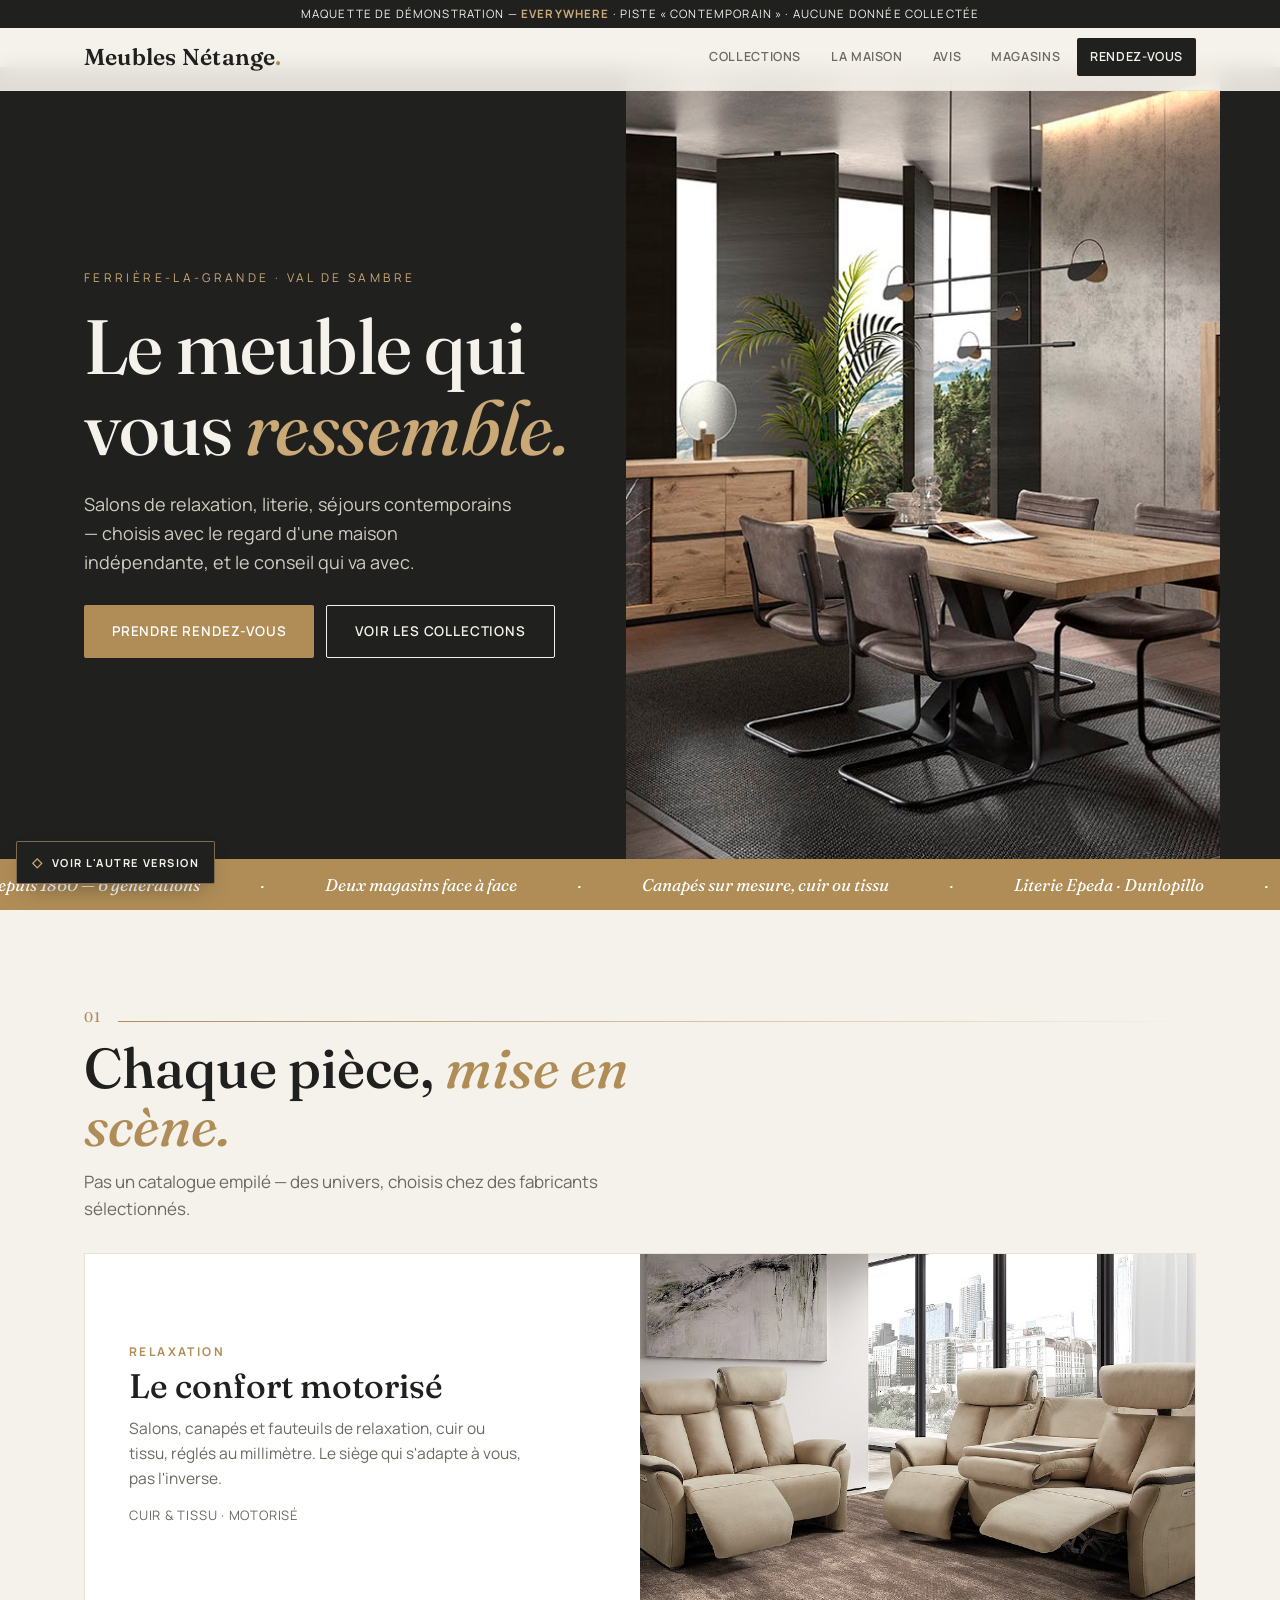
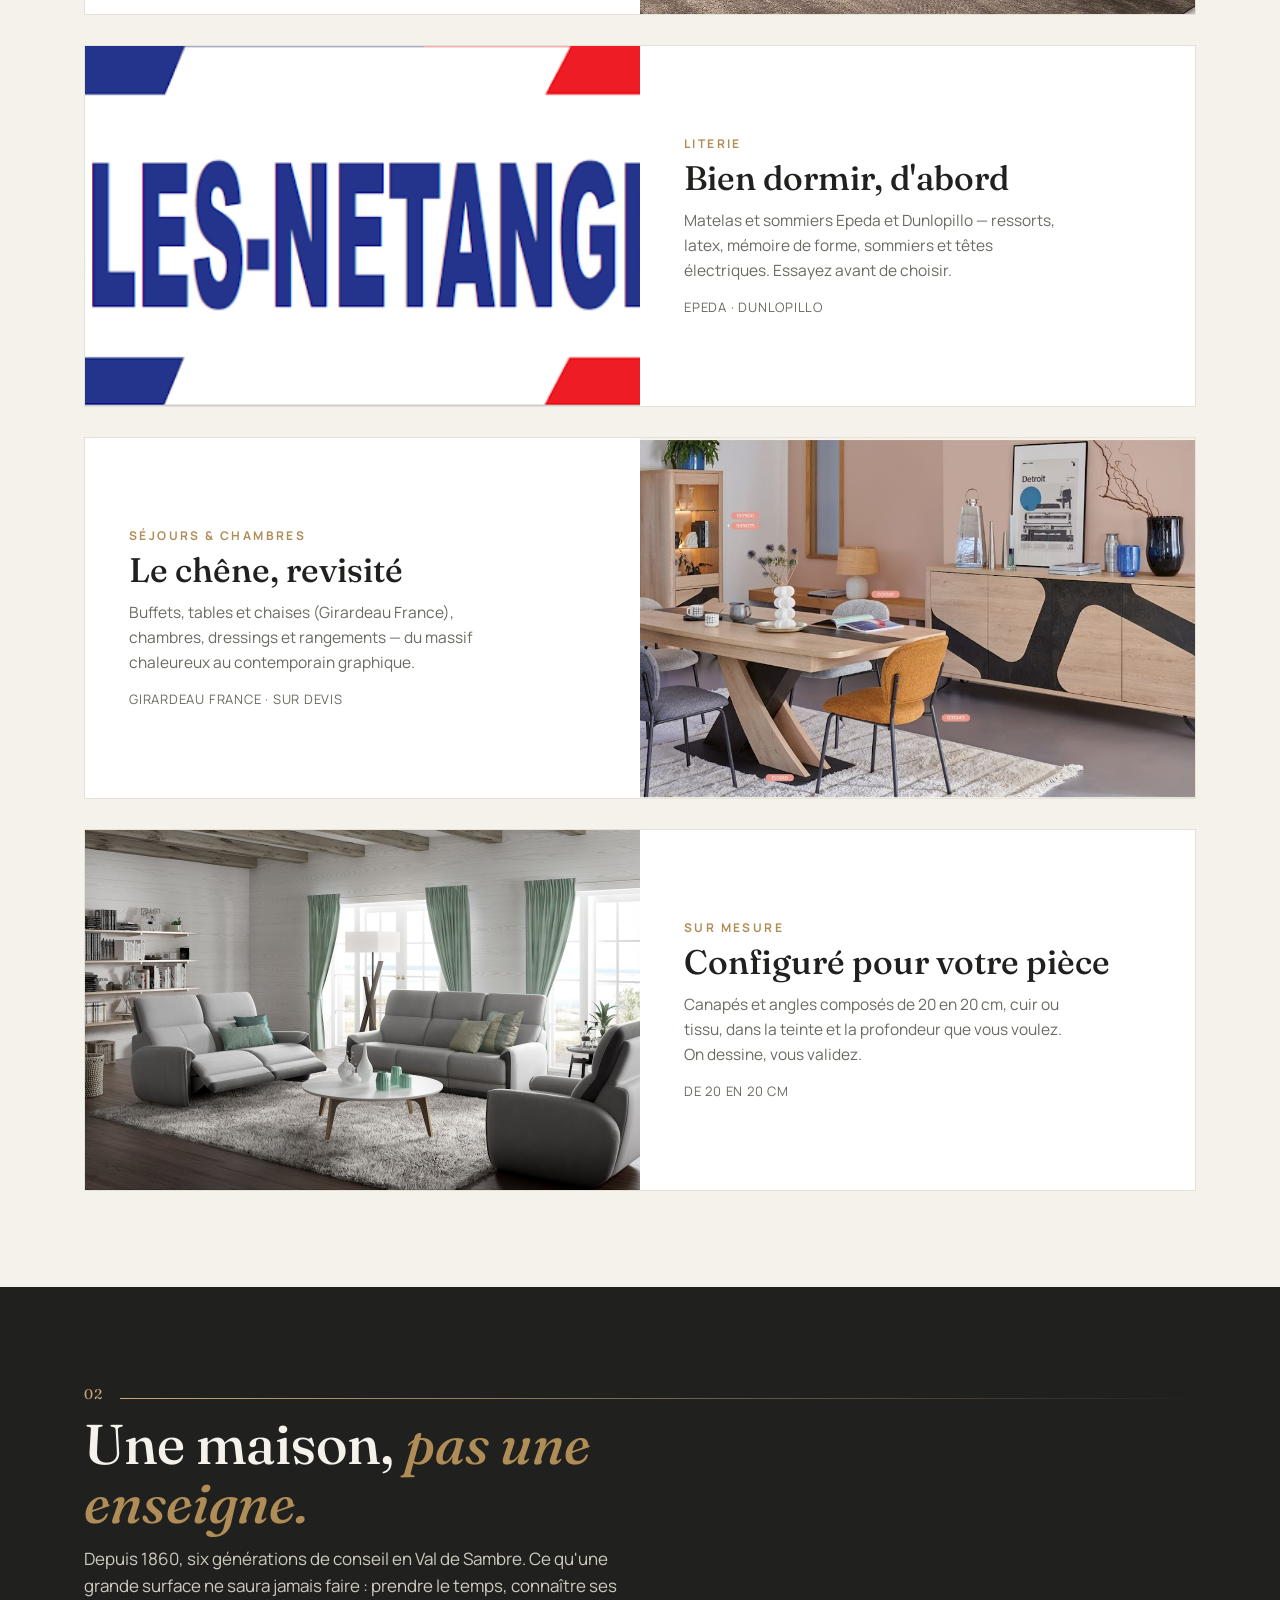
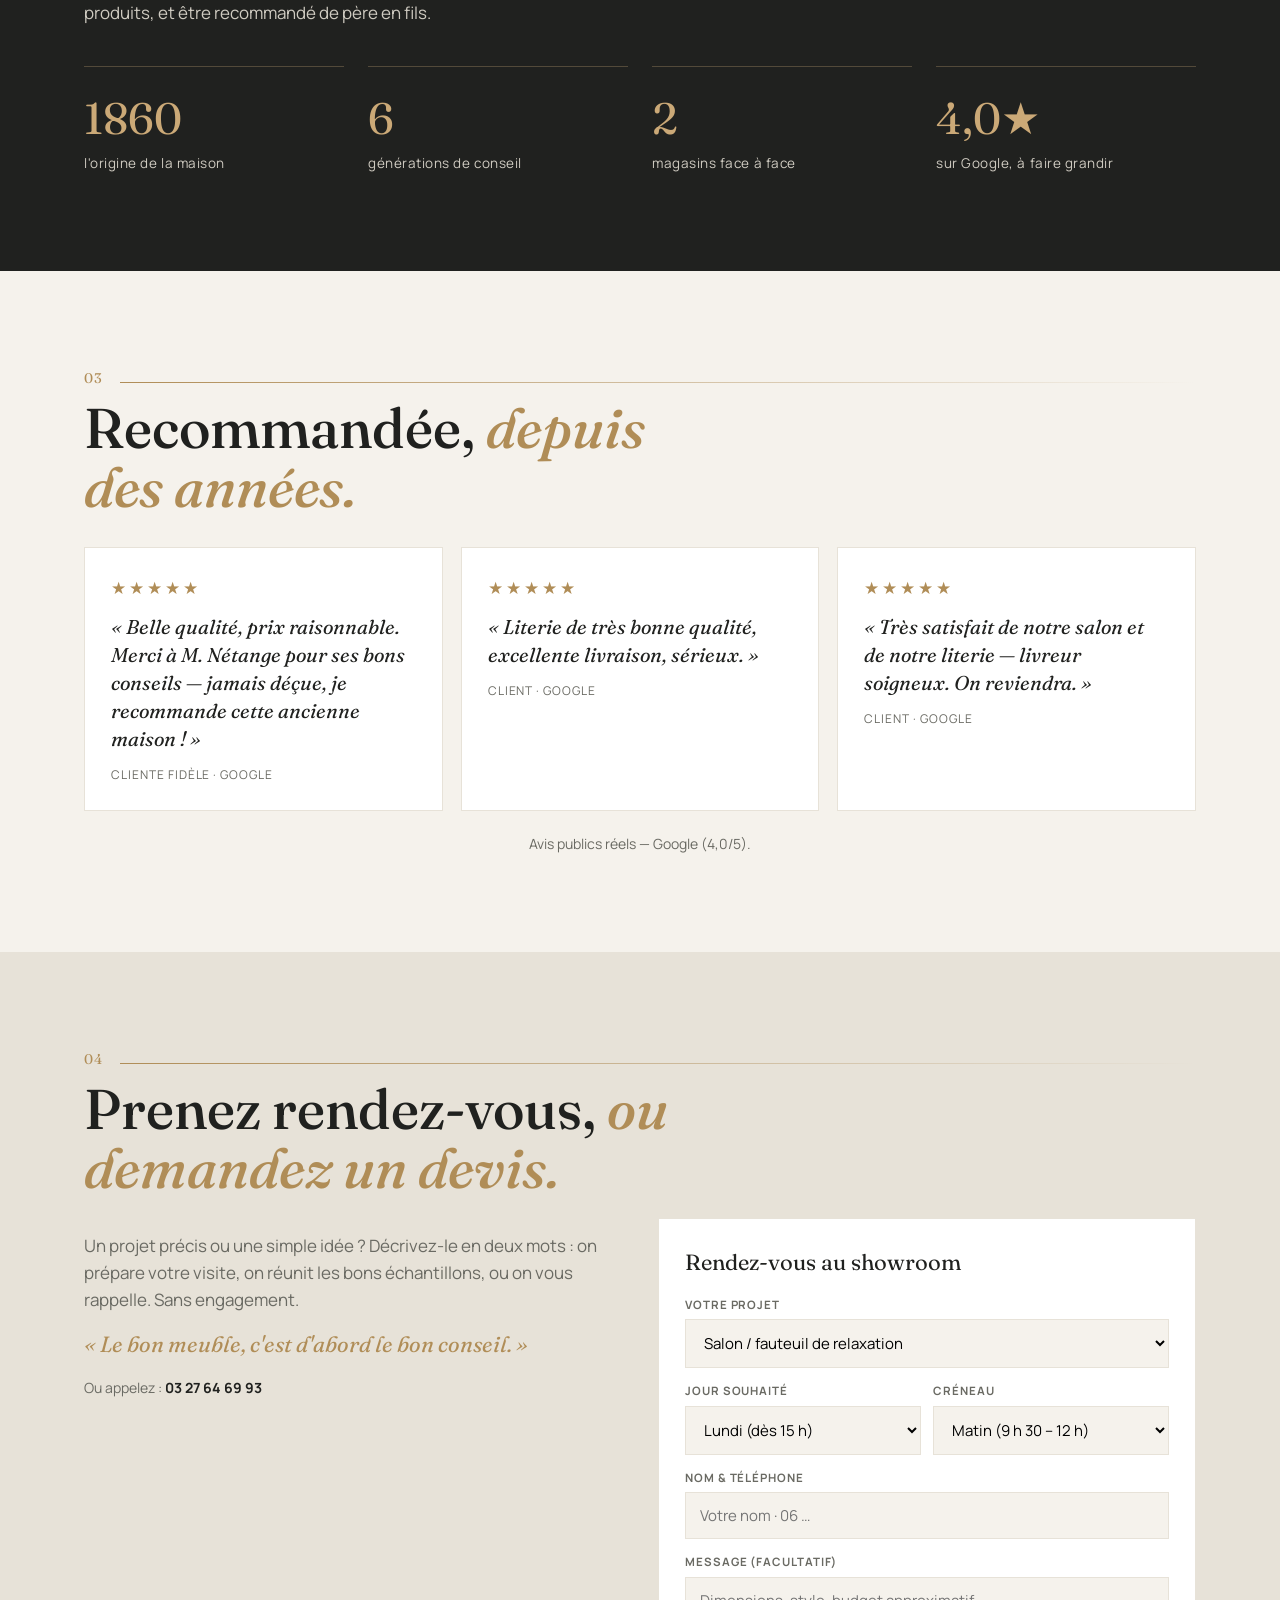
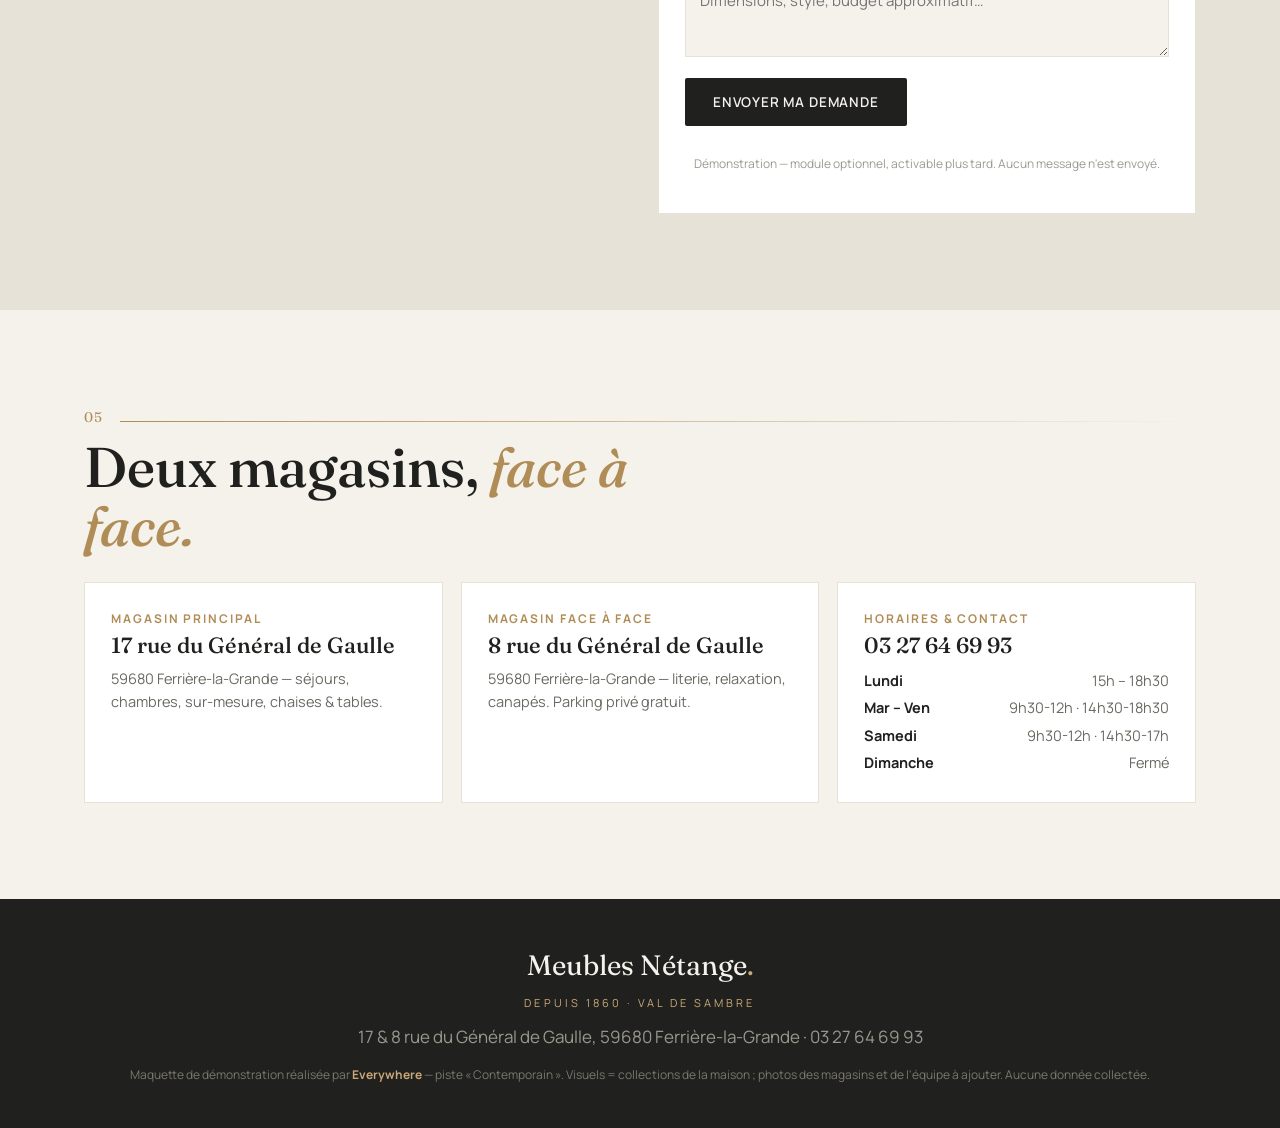
==== commit 67098743: "piste contemporaine restauree + module RDV showroom x2 + carte NFC + hub deux portes" ====
--- a/contemporain/index.html
+++ b/contemporain/index.html
@@ -1,76 +1,305 @@
-<!-- cadenas-everywhere -->
-<!DOCTYPE html><html lang="fr"><head><meta charset="UTF-8">
+<!DOCTYPE html>
+<html lang="fr">
+<head>
+<meta charset="UTF-8">
 <meta name="viewport" content="width=device-width, initial-scale=1.0">
 <meta name="robots" content="noindex, nofollow">
-<title>Accès protégé — Everywhere</title>
+<title>Meubles Nétange — Le meuble qui vous ressemble · Ferrière-la-Grande, Val de Sambre</title>
+<meta name="description" content="Salons de relaxation, literie, séjours contemporains. Deux magasins à Ferrière-la-Grande. Prenez rendez-vous, demandez un devis. Maison indépendante depuis 1860.">
+<link rel="preconnect" href="https://fonts.googleapis.com">
+<link rel="preconnect" href="https://fonts.gstatic.com" crossorigin>
+<link href="https://fonts.googleapis.com/css2?family=Fraunces:ital,opsz,wght@0,9..144,500;0,9..144,600;1,9..144,500&family=Manrope:wght@400;500;600;700&display=swap" rel="stylesheet">
 <style>
-:root{--noir:#14110f;--or:#c9a24b;--creme:#f3ecdd}
+:root{
+  --lin:#f5f2ec; --lin-d:#e7e2d8; --anthra:#20211f; --anthra-2:#2b2c29; --gris:#6a6a63;
+  --laiton:#b08d57; --laiton-c:#cba977; --terre:#9a7b57;
+}
 *{margin:0;padding:0;box-sizing:border-box}
-body{font-family:-apple-system,BlinkMacSystemFont,'Segoe UI',Roboto,sans-serif;min-height:100vh;
- background:radial-gradient(120% 120% at 50% 0%,#241f1a,var(--noir));color:var(--creme);
- display:flex;align-items:center;justify-content:center;padding:24px}
-.card{max-width:420px;width:100%;text-align:center}
-.mark{font-size:11px;letter-spacing:.34em;text-transform:uppercase;color:var(--or);margin-bottom:18px}
-.lock{font-size:40px;margin-bottom:14px}
-h1{font-size:22px;font-weight:600;line-height:1.25;margin-bottom:8px}
-p.sub{font-size:14px;color:#b9b0a0;margin-bottom:22px;line-height:1.5}
-form{display:flex;gap:8px;flex-direction:column}
-input{width:100%;background:#1c1814;border:1px solid rgba(201,162,75,.4);color:var(--creme);
- padding:14px 16px;font-size:16px;border-radius:8px;text-align:center;letter-spacing:.05em}
-input:focus{outline:none;border-color:var(--or)}
-button{background:var(--or);color:var(--noir);border:none;padding:14px;font-size:15px;font-weight:600;
- border-radius:8px;cursor:pointer;letter-spacing:.03em}
-button:hover{filter:brightness(1.08)}
-.err{color:#e6857a;font-size:13px;min-height:18px;margin-top:4px}
-.foot{margin-top:26px;font-size:11px;color:#7c7364;line-height:1.5}
-</style></head>
+html{scroll-behavior:smooth}
+body{font-family:'Manrope',sans-serif;color:var(--anthra);background:var(--lin);font-size:17px;line-height:1.6}
+h1,h2,h3,.serif{font-family:'Fraunces',serif;font-weight:500;line-height:1.05}
+img{max-width:100%;display:block}
+a{color:inherit}
+.wrap{max-width:1160px;margin:0 auto;padding:0 24px}
+.btn{display:inline-flex;align-items:center;gap:.5em;font-family:'Manrope',sans-serif;font-weight:600;font-size:13.5px;letter-spacing:.06em;text-transform:uppercase;text-decoration:none;border:0;cursor:pointer;padding:15px 28px;border-radius:2px;transition:.2s}
+.btn-anthra{background:var(--anthra);color:var(--lin)}
+.btn-anthra:hover{background:#000}
+.btn-laiton{background:var(--laiton);color:#fff}
+.btn-laiton:hover{background:#9a7a48}
+.btn-line{background:transparent;border:1px solid currentColor}
+
+.demo{position:fixed;top:0;left:0;right:0;z-index:200;background:var(--anthra);color:var(--lin);text-align:center;font-size:11.5px;letter-spacing:.1em;text-transform:uppercase;padding:5px 10px}
+.demo b{color:var(--laiton-c)}
+
+header.site{position:sticky;top:24px;z-index:150;background:rgba(245,242,236,.9);backdrop-filter:blur(10px);border-bottom:1px solid var(--lin-d)}
+header .wrap{display:flex;align-items:center;gap:20px;height:66px}
+.marque{font-family:'Fraunces',serif;font-weight:600;font-size:23px;letter-spacing:.01em;text-decoration:none}
+.marque span{color:var(--laiton)}
+header nav{margin-left:auto;display:flex;gap:4px;align-items:center}
+header nav a{font-size:12.5px;font-weight:600;letter-spacing:.05em;text-transform:uppercase;text-decoration:none;padding:9px 13px;color:var(--gris)}
+header nav a:hover{color:var(--anthra)}
+header nav a.cta{background:var(--anthra);color:var(--lin);border-radius:2px}
+
+.hero{background:var(--anthra);color:var(--lin);overflow:hidden}
+.hero .wrap{display:grid;grid-template-columns:1fr 1.05fr;gap:0;min-height:88vh;align-items:stretch}
+.hero .txt{display:flex;flex-direction:column;justify-content:center;padding:60px 50px 60px 0}
+.hero .eyebrow{font-size:12px;letter-spacing:.28em;text-transform:uppercase;color:var(--laiton-c);margin-bottom:20px}
+.hero h1{color:var(--lin);font-size:clamp(40px,6vw,80px);font-weight:500;letter-spacing:-.01em}
+.hero h1 em{font-style:italic;color:var(--laiton-c)}
+.hero p{margin:22px 0 28px;font-size:18px;max-width:40ch;color:#cfcbc1}
+.hero .actions{display:flex;gap:12px;flex-wrap:wrap}
+.hero .vis{position:relative;margin:0 -24px 0 0}
+.hero .vis img{position:absolute;inset:0;width:100%;height:100%;object-fit:cover}
+
+.ticker{background:var(--laiton);color:#fff;overflow:hidden;white-space:nowrap;padding:12px 0}
+.ticker .row{display:inline-block;font-family:'Fraunces',serif;font-style:italic;font-size:17px}
+.ticker .row span{padding:0 30px}
+
+section{padding:96px 0}
+.chap{display:flex;align-items:baseline;gap:16px;margin-bottom:10px}
+.chap .num{font-family:'Fraunces',serif;font-size:14px;color:var(--laiton);letter-spacing:.1em}
+.chap .fil{flex:1;height:1px;background:linear-gradient(90deg,var(--laiton),transparent)}
+h2.titre{font-size:clamp(30px,4.6vw,56px);max-width:18ch}
+h2.titre em{font-style:italic;color:var(--laiton)}
+.lead{color:var(--gris);max-width:56ch;margin-top:12px}
+.rev{opacity:0;transform:translateY(22px);transition:opacity .8s ease,transform .8s ease}
+.rev.vu{opacity:1;transform:none}
+
+/* collections en scène (alternées) */
+.piece{display:grid;grid-template-columns:1fr 1fr;gap:0;align-items:stretch;margin-top:30px;background:#fff;border:1px solid var(--lin-d)}
+.piece:nth-child(even) .ph{order:2}
+.piece .ph{min-height:360px;overflow:hidden}
+.piece .ph img{width:100%;height:100%;object-fit:cover}
+.piece .tx{padding:44px;display:flex;flex-direction:column;justify-content:center}
+.piece .n{font-size:12px;letter-spacing:.2em;text-transform:uppercase;color:var(--laiton);font-weight:700}
+.piece h3{font-size:34px;margin:8px 0 12px}
+.piece p{color:var(--gris);font-size:15.5px;max-width:44ch}
+.piece .m{margin-top:14px;font-size:13px;letter-spacing:.06em;text-transform:uppercase;color:var(--gris)}
+
+.maison{background:var(--anthra);color:var(--lin)}
+.maison h2.titre{color:var(--lin)}
+.maison .lead{color:#cfcbc1}
+.maison .chiffres{display:grid;grid-template-columns:repeat(auto-fit,minmax(150px,1fr));gap:24px;margin-top:40px}
+.maison .ch{border-top:1px solid rgba(203,169,119,.3);padding-top:16px}
+.maison .ch .n{font-family:'Fraunces',serif;font-size:44px;color:var(--laiton-c)}
+.maison .ch .t{font-size:13.5px;color:#cfcbc1;letter-spacing:.04em}
+
+.avis .grille{display:grid;grid-template-columns:repeat(auto-fit,minmax(280px,1fr));gap:18px;margin-top:30px}
+.av{background:#fff;border:1px solid var(--lin-d);padding:26px}
+.av .st{color:var(--laiton);letter-spacing:3px}
+.av p{font-family:'Fraunces',serif;font-size:20px;font-style:italic;line-height:1.4;margin:12px 0}
+.av .q{font-size:12px;letter-spacing:.08em;text-transform:uppercase;color:var(--gris)}
+.avis .src{text-align:center;margin-top:22px;color:var(--gris);font-size:14px}
+
+.rdv{background:var(--lin-d)}
+.rdv .duo{display:grid;grid-template-columns:1fr 1fr;gap:36px;align-items:start;margin-top:20px}
+.rdv p{color:var(--gris);margin:14px 0}
+.rdv form{background:#fff;border:1px solid var(--lin-d);padding:26px;display:grid;gap:14px}
+.rdv label{font-size:11.5px;letter-spacing:.08em;text-transform:uppercase;color:var(--gris);font-weight:700;display:block;margin-bottom:5px}
+.rdv input,.rdv select,.rdv textarea{width:100%;border:1px solid var(--lin-d);padding:12px 14px;font-family:'Manrope',sans-serif;font-size:15px;background:var(--lin)}
+.rdv textarea{min-height:80px;resize:vertical}
+.rdv .note{font-size:12px;color:#9a9a92;text-align:center}
+.rdv .deux{display:grid;grid-template-columns:1fr 1fr;gap:12px}
+.rdv form .ft{font-family:'Fraunces',serif;font-size:22px;margin-bottom:2px}
+
+.infos .grille{display:grid;grid-template-columns:repeat(auto-fit,minmax(240px,1fr));gap:18px;margin-top:26px}
+.mag{background:#fff;border:1px solid var(--lin-d);padding:26px}
+.mag .a{font-size:12px;letter-spacing:.16em;text-transform:uppercase;color:var(--laiton);font-weight:700}
+.mag h3{font-size:22px;margin:6px 0 10px}
+.mag p,.mag li{font-size:14.5px;color:var(--gris)}
+.mag ul{list-style:none;margin-top:6px}
+.mag li{display:flex;justify-content:space-between;gap:10px;padding:2px 0}
+.mag li b{color:var(--anthra)}
+
+footer{background:var(--anthra);color:#9a978d;text-align:center;padding:44px 24px}
+footer .n{font-family:'Fraunces',serif;font-size:28px;color:var(--lin)}
+footer .n span{color:var(--laiton-c)}
+footer .ev{margin-top:14px;font-size:12px;color:#7a776d}
+footer .ev b{color:var(--laiton-c)}
+
+.modal{position:fixed;inset:0;background:rgba(20,20,18,.6);display:none;align-items:center;justify-content:center;z-index:300;padding:20px}
+.modal.show{display:flex}
+.modal .box{background:var(--lin);padding:34px;max-width:430px;text-align:center;border-radius:3px}
+.modal h3{font-size:26px;margin-bottom:8px}
+.modal p{color:var(--gris)}
+.modal .dtag{background:#fff;border:1px solid var(--lin-d);padding:11px;font-size:13px;margin:14px 0;color:var(--anthra)}
+
+.autreversion{position:fixed;left:16px;bottom:16px;z-index:250;display:inline-flex;align-items:center;gap:8px;
+  background:var(--anthra);color:var(--lin);border:1px solid rgba(203,169,119,.55);border-radius:2px;
+  padding:10px 15px;text-decoration:none;font-size:11px;letter-spacing:.14em;text-transform:uppercase;
+  font-weight:700;box-shadow:0 10px 26px -12px rgba(0,0,0,.55);transition:.2s}
+.autreversion:hover{background:#000;border-color:var(--laiton-c)}
+.autreversion .d{color:var(--laiton-c);font-size:13px}
+
+body.qa .hero .wrap{min-height:auto;padding-top:40px;padding-bottom:40px}
+body.qa .hero .vis{height:440px;margin-top:20px}
+@media(max-width:880px){
+  .hero .wrap{grid-template-columns:1fr;min-height:auto}
+  .hero .txt{padding:50px 0 30px}
+  .hero .vis{height:56vw;margin:0 -24px}
+  .piece,.rdv .duo{grid-template-columns:1fr}
+  .rdv .deux{grid-template-columns:1fr}
+  .piece:nth-child(even) .ph{order:0}
+  header nav a:not(.cta){display:none}
+}
+</style>
+</head>
 <body>
-<div class="card">
-  <div class="mark">Everywhere</div>
-  <div class="lock">&#128274;</div>
-  <h1>Accès protégé</h1>
-  <p class="sub">Cette démonstration est réservée. Saisissez votre code d'accès pour la consulter.</p>
-  <form id="f"><input id="pw" type="password" placeholder="Code d'accès" autocomplete="off" autofocus>
-  <button type="submit">Entrer</button></form>
-  <div class="err" id="e"></div>
-  <div class="foot">Everywhere — cabinet d'accompagnement numérique.<br>Contenu chiffré. Un code par visiteur, communiqué par Everywhere.</div>
+<div class="demo">Maquette de démonstration — <b>Everywhere</b> · piste « Contemporain » · aucune donnée collectée</div>
+
+<header class="site">
+  <div class="wrap">
+    <a class="marque" href="#haut">Meubles Nétange<span>.</span></a>
+    <nav>
+      <a href="#collections">Collections</a>
+      <a href="#maison">La maison</a>
+      <a href="#avis">Avis</a>
+      <a href="#infos">Magasins</a>
+      <a href="#rdv" class="cta">Rendez-vous</a>
+    </nav>
+  </div>
+</header>
+
+<div class="hero" id="haut">
+  <div class="wrap">
+    <div class="txt">
+      <div class="eyebrow">Ferrière-la-Grande · Val de Sambre</div>
+      <h1>Le meuble qui vous <em>ressemble.</em></h1>
+      <p>Salons de relaxation, literie, séjours contemporains — choisis avec le regard d'une maison indépendante, et le conseil qui va avec.</p>
+      <div class="actions">
+        <a class="btn btn-laiton" href="#rdv">Prendre rendez-vous</a>
+        <a class="btn btn-line" style="color:var(--lin)" href="#collections">Voir les collections</a>
+      </div>
+    </div>
+    <div class="vis"><img src="photos/sejour-moderne.jpg" alt="Séjour contemporain Meubles Nétange"></div>
+  </div>
 </div>
+
+<div class="ticker"><div class="row" id="tick"><span>Depuis 1860 — 6 générations</span><span>·</span><span>Deux magasins face à face</span><span>·</span><span>Canapés sur mesure, cuir ou tissu</span><span>·</span><span>Literie Epeda · Dunlopillo</span><span>·</span><span>Le conseil d'une maison indépendante</span><span>·</span></div></div>
+
+<section id="collections">
+  <div class="wrap">
+    <div class="chap rev"><span class="num">01</span><span class="fil"></span></div>
+    <h2 class="titre rev">Chaque pièce, <em>mise en scène.</em></h2>
+    <p class="lead rev">Pas un catalogue empilé — des univers, choisis chez des fabricants sélectionnés.</p>
+
+    <div class="piece rev"><div class="ph"><img src="photos/relaxation-cuir.jpg" alt="Relaxation"></div>
+      <div class="tx"><div class="n">Relaxation</div><h3>Le confort motorisé</h3><p>Salons, canapés et fauteuils de relaxation, cuir ou tissu, réglés au millimètre. Le siège qui s'adapte à vous, pas l'inverse.</p><div class="m">Cuir &amp; tissu · motorisé</div></div></div>
+
+    <div class="piece rev"><div class="ph"><img src="photos/produit.jpg" alt="Literie"></div>
+      <div class="tx"><div class="n">Literie</div><h3>Bien dormir, d'abord</h3><p>Matelas et sommiers Epeda et Dunlopillo — ressorts, latex, mémoire de forme, sommiers et têtes électriques. Essayez avant de choisir.</p><div class="m">Epeda · Dunlopillo</div></div></div>
+
+    <div class="piece rev"><div class="ph"><img src="photos/sejour.jpg" alt="Séjours"></div>
+      <div class="tx"><div class="n">Séjours &amp; chambres</div><h3>Le chêne, revisité</h3><p>Buffets, tables et chaises (Girardeau France), chambres, dressings et rangements — du massif chaleureux au contemporain graphique.</p><div class="m">Girardeau France · sur devis</div></div></div>
+
+    <div class="piece rev"><div class="ph"><img src="photos/relaxation.jpg" alt="Sur mesure"></div>
+      <div class="tx"><div class="n">Sur mesure</div><h3>Configuré pour votre pièce</h3><p>Canapés et angles composés de 20 en 20 cm, cuir ou tissu, dans la teinte et la profondeur que vous voulez. On dessine, vous validez.</p><div class="m">De 20 en 20 cm</div></div></div>
+  </div>
+</section>
+
+<section class="maison" id="maison">
+  <div class="wrap">
+    <div class="chap rev"><span class="num" style="color:var(--laiton-c)">02</span><span class="fil" style="background:linear-gradient(90deg,var(--laiton-c),transparent)"></span></div>
+    <h2 class="titre rev">Une maison, <em>pas une enseigne.</em></h2>
+    <p class="lead rev">Depuis 1860, six générations de conseil en Val de Sambre. Ce qu'une grande surface ne saura jamais faire : prendre le temps, connaître ses produits, et être recommandé de père en fils.</p>
+    <div class="chiffres">
+      <div class="ch rev"><div class="n">1860</div><div class="t">l'origine de la maison</div></div>
+      <div class="ch rev"><div class="n">6</div><div class="t">générations de conseil</div></div>
+      <div class="ch rev"><div class="n">2</div><div class="t">magasins face à face</div></div>
+      <div class="ch rev"><div class="n">4,0★</div><div class="t">sur Google, à faire grandir</div></div>
+    </div>
+  </div>
+</section>
+
+<section class="avis" id="avis">
+  <div class="wrap">
+    <div class="chap rev"><span class="num">03</span><span class="fil"></span></div>
+    <h2 class="titre rev">Recommandée, <em>depuis des années.</em></h2>
+    <div class="grille">
+      <div class="av rev"><div class="st">★★★★★</div><p>« Belle qualité, prix raisonnable. Merci à M. Nétange pour ses bons conseils — jamais déçue, je recommande cette ancienne maison ! »</p><div class="q">Cliente fidèle · Google</div></div>
+      <div class="av rev"><div class="st">★★★★★</div><p>« Literie de très bonne qualité, excellente livraison, sérieux. »</p><div class="q">Client · Google</div></div>
+      <div class="av rev"><div class="st">★★★★★</div><p>« Très satisfait de notre salon et de notre literie — livreur soigneux. On reviendra. »</p><div class="q">Client · Google</div></div>
+    </div>
+    <p class="src">Avis publics réels — Google (4,0/5).</p>
+  </div>
+</section>
+
+<section class="rdv" id="rdv">
+  <div class="wrap">
+    <div class="chap rev"><span class="num">04</span><span class="fil"></span></div>
+    <h2 class="titre rev">Prenez rendez-vous, <em>ou demandez un devis.</em></h2>
+    <div class="duo">
+      <div class="rev">
+        <p>Un projet précis ou une simple idée ? Décrivez-le en deux mots : on prépare votre visite,
+        on réunit les bons échantillons, ou on vous rappelle. Sans engagement.</p>
+        <p style="font-family:'Fraunces',serif;font-style:italic;font-size:22px;color:var(--laiton)">« Le bon meuble, c'est d'abord le bon conseil. »</p>
+        <p style="font-size:14px">Ou appelez : <b style="color:var(--anthra)">03 27 64 69 93</b></p>
+      </div>
+      <form class="rev" onsubmit="return rdv(event)">
+        <div class="ft">Rendez-vous au showroom</div>
+        <div><label>Votre projet</label>
+          <select><option>Salon / fauteuil de relaxation</option><option>Literie (matelas, sommier)</option><option>Canapé ou angle sur mesure</option><option>Séjour, table, chaises</option><option>Chambre, dressing, rangement</option><option>Autre / à définir</option></select>
+        </div>
+        <div class="deux">
+          <div><label>Jour souhaité</label>
+            <select><option>Lundi (dès 15 h)</option><option>Mardi</option><option>Mercredi</option><option>Jeudi</option><option>Vendredi</option><option>Samedi (jusqu'à 17 h)</option></select>
+          </div>
+          <div><label>Créneau</label>
+            <select><option>Matin (9 h 30 – 12 h)</option><option>Après-midi (14 h 30 – 18 h 30)</option></select>
+          </div>
+        </div>
+        <div><label>Nom &amp; téléphone</label><input type="text" placeholder="Votre nom · 06 …"></div>
+        <div><label>Message (facultatif)</label><textarea placeholder="Dimensions, style, budget approximatif…"></textarea></div>
+        <button class="btn btn-anthra" style="justify-self:start">Envoyer ma demande</button>
+        <p class="note">Démonstration — module optionnel, activable plus tard. Aucun message n'est envoyé.</p>
+      </form>
+    </div>
+  </div>
+</section>
+
+<section class="infos" id="infos">
+  <div class="wrap">
+    <div class="chap rev"><span class="num">05</span><span class="fil"></span></div>
+    <h2 class="titre rev">Deux magasins, <em>face à face.</em></h2>
+    <div class="grille">
+      <div class="mag rev"><div class="a">Magasin principal</div><h3>17 rue du Général de Gaulle</h3><p>59680 Ferrière-la-Grande — séjours, chambres, sur-mesure, chaises &amp; tables.</p></div>
+      <div class="mag rev"><div class="a">Magasin face à face</div><h3>8 rue du Général de Gaulle</h3><p>59680 Ferrière-la-Grande — literie, relaxation, canapés. Parking privé gratuit.</p></div>
+      <div class="mag rev"><div class="a">Horaires &amp; contact</div><h3>03 27 64 69 93</h3><ul>
+        <li><b>Lundi</b><span>15h – 18h30</span></li>
+        <li><b>Mar – Ven</b><span>9h30-12h · 14h30-18h30</span></li>
+        <li><b>Samedi</b><span>9h30-12h · 14h30-17h</span></li>
+        <li><b>Dimanche</b><span>Fermé</span></li>
+      </ul></div>
+    </div>
+  </div>
+</section>
+
+<footer>
+  <div class="n">Meubles Nétange<span>.</span></div>
+  <div style="font-size:11px;letter-spacing:.28em;text-transform:uppercase;color:var(--laiton-c);margin-top:6px">Depuis 1860 · Val de Sambre</div>
+  <div style="margin-top:12px">17 &amp; 8 rue du Général de Gaulle, 59680 Ferrière-la-Grande · 03 27 64 69 93</div>
+  <div class="ev">Maquette de démonstration réalisée par <b>Everywhere</b> — piste « Contemporain ». Visuels = collections de la maison ; photos des magasins et de l'équipe à ajouter. Aucune donnée collectée.</div>
+</footer>
+
+<a class="autreversion" href="../heritage/"><span class="d">◇</span>Voir l'autre version</a>
+
+<div class="modal" id="modal"><div class="box">
+  <h3 class="serif">Bien reçu.</h3>
+  <p id="mtxt">Votre demande est prête à partir chez Meubles Nétange.</p>
+  <div class="dtag">🛈 Démonstration — module optionnel, activable plus tard : dans la vraie version, la maison reçoit votre demande et vous rappelle.</div>
+  <button class="btn btn-anthra" onclick="document.getElementById('modal').classList.remove('show')">Fermer</button>
+</div></div>
+
 <script>
 (function(){
- var D={"v":1,"iters":210000,"iv":"JELpRPyk6SrwSxHJ","ct":"ArU1DhlLNbklafZCMR0ctSvoyAgdmX49SvmseiQivGIxgHbuq60eSAVGiT4UUyHQTknlQ5n7f8yBzggiCSRH5QT5we4cM2Zb2JYcDyhplTn4YC4qBZEUDrMfyFxtpOdDeP1WEKrkMIgkFTWGoKxPRhravY5cG9n0n+krzfo691EQRU9vC889iInvYe2L829SYx94M/bFMpj2fFAZuhzy/mRnFW3PAVyy6CDyTU1HgzczPp7M+LRep359OdT4Z/[base64]/pCnVnjBwnDJGtc3a23QKVvfW541fB6xEcdw63KuBm0Gfr+b2w4ALm3MIrg1CKo8tel2rOzPVSeVig7HbILScB8QghK9ja2k0r8czmx0WPz/1SWRdCZ1ywyUWArMltNYP2115T6WRUJ9HS1la55IhiKk7sBMd/Qf15JVzeWi2Zj82vPiYoKEYYDlz8NwTIFPxwe9suoX3GOIZvAz7nesEutAJbYehRrwkIAtshSvGyyh7Y9vkwdqZ1WmgGdjnUfXXZ9RovnHWNO6BXA+1u7yJ8bFNqomhm+vOwiTlq30k4HJ0uydRb5kcc09y31RzuChg8rDJWqOreQaXKjKhQAAn/j0KrnoYm2ituBQWJGmUcl/ParxJJp3GBGWCe0wsxDZJez7zUgccqbDcJUmtBdCW0shXYvSaizze2hIzFnD3E4InHrluVFsY4s78lRfl1qQVfA8IAz34w3qix4vqtQfcOmUDb+AaStaNqup+2Q+82s3Nhl22OqJiUbCYMpm7FCwPtidmHlF6x3Codaw57pPZG9YMWdbOcgFKqq/uqLRtXy265omKXD+uWU8NlEwAhDpQl5btoNaVbDpSBUpPdsoHZcNv5JxeaKFAkUbLH8ej0wMr+hoDSQUWY4A/T/HgAxa8h43+FBS1bu5CJzPJO3TvLu+VmLroF8P+n9n/G26wdpqEzOSypjYIiTPLR7NrUgLrEK7gYN/6XChhTGic/ZvynHoYKh32TJ62lMJMB9b2YJQR4BKDI2rCAbEtySkhTbNBfjZmYGBmk83fE4lLtjWwik7XmuZLgNqr9/zG/uzKVK0dwCfeD49df+G5DLWi/7zdrb2wPsnzfLW3wWKF4OYKmP5ufxi925+S3Lr44Ri2hSP3aKHwy7Rt7SizIdtvjDwUV3vsSCv0PyEcvIQ94Evh4Y0CYx7B/Xl9zcNcyXL/S5M9SCZyJjBjD3iboKm/1htVQgC1XHMlvEH//mQLSvWHiwKFgyAkg1Os/J0RBNYrU3UTMMz9/h3ULtspvYqeNcU3CHa03pdYbDsSFXCpZQtEgLToOl8eHcpq6fhi4qvxcyKTAxSqS5AkT/nc2oXfRuzT1rnQ3XPhR6l02OwplibnfW+3AujgiqtMSdK6AHkeX7AgUBsSsGytcK/PuM3ZROAMzY9GAuRyccluzI8woLgneyYARQmx0OZ22u/K5CJ8XDDCwDEgkCTcH1q5Uv1JU0XyRaDvFJHGiN5NjggDD2QBa9Rw1TdAtb4jGkTjnUCINTMV2zBkagtb/j4ghi3FKE4zIHFw7+8RgcOqmogJlmGZ+94nLbVS+F428VCYyfFf6C6uhuNU0OEPRGiX2HjhJvVfd4OToLBk0FRvMOUGylNyKb0W8xSmuIRMYBkVqABTjNfMPOA/BfmPx8iDizSojHmjmQMyrsjITAWfvbIcny2/cAdTd8PS0EJoO5wgFBmHwp9yr9os4+6dH5WLA4mOtw16B0TYrmldFEJctRg5uVjFGeDCTIfBJOSQRPzVLDKgVAkKGfFpC4bqrEur+r0fnYtxtXmS0+39oFRH/Mc+3KW7pQhDn2Z0yWvSno1lIj8tKBmHlBq87x/PmxxDTVXqy48N3prLXl2mVODv8Bo8TOogKpTQcCk8SK7yPis4UI+3AqiNRQ0eJFnD5PVceoySiXDumezl2XUd25H50lh/tX5OR0o8N+NQ/1eZyTijWXDoSNYuZzLsdqOAEUsg6lq0WEUMDhzQWtgQAmBaj/hRKBC6l048Y4QpM9lyjhWjThd2enPJkNSNfmHFy63vbTHC6vc+InCRTx/dAJKbk4h/TK/R9jkrz3pHPJzX9cuMKeUo7zMzwkW95jsz/ReI8mrR8P241I46qgO0Gx+t6hahjZb/vNX3LG+gV0W0xXl1ma5PKEf0trtMRxueIG7mGUwSNxD4Rzo+5HOxCKPCYyZPl0D79+8fBhqfReYfl/0HvZgfxt8c41tzi+BDLgXZ0fbAIXg0xHtKcD6V0jXJF0VJdxqYjolh9DcA5VlJlG+J6uSw/G5ybzsoPKhP48vIAoagRzRw7tw3/jpHNxyCMj9eaCunPZ4a1da2YKZEsPtfJKznKfaA2nNjkiAQRsauX6r8rE6k5pWpgy6iLAUw+S7RRXsEaWVkMOUPO2MKVl1fafkC006GLZWkXJ8OimpVID43sQH+QGAStI2/6xR2pTZuhtzmfbusLt3lSqhJa4GC+zMkNhc213ST1P0nHMU4dMpV/wnFT/+xtfv8PbHQTFt9EumRCyNXalZ0sO6OJRB9L6uDChKyJFnXYL7rxCllOPrHMSLS47g6ZWP2emfAQ/UvMrLds1aRZDWVRcel2XSBC+DyJuq5zE+SqMS8EacTqMl5JvJLDuEXGoMVek2xV9RJHFwwCjWBGBqZrpG2vqkZDmtHLRFkvFfT5/9JylFgBMDKhbImonfu26A6TkT/VH27/OyWHl96q3+Who3u/ECN119n0NRHSD6Q/Qk4CHNPrTPv8/+uepljWrvprXVbHvgF6UUtZ8gh8UrgacIS85tJKYkjYsUCtgHvS0NWqpLn2yCLho7NWy1fgsAPVrC/QWi7B7DQwq4s3YogJ6vpUjmnZhdAToFHwvYs15L/i+7IiDiua6lw0Ah9q51KUlh/2t20CjCsRKJp4YmaVHcS3XF0wbXGMSU+8MIrli/F1WXUn50AvBqE1VAtrFtW05aY3QOegA3yLS+mh2sxGMO9ox2qeu6L77D26A6N0BwSnIiDV/w6OH+QAgicux3udLnDXzoWHi1Zz7h0H5YkGCR9bwZjS977AWFa3AfZUptSFW2d5E85f010wpHjyXegUdr07CUod3ivmDNxKZmFJXyNwGCxE/yGNz9Ve7X+YSopTOX9S3KZlIBQBVLfQ7WS2htGR7UJd8ys8aw578/CnEiLjJ+sbGMNek4dJF1+0zc4L37q9zkdAAL5jHiLKtyQ40Amg8AoIUBjKjxZ/0WqaDeLAEAu+wt6HaUl5p0oSNjkHStgKe1gyh+hgOMnkOjQYbmhPosaA9kUqgrVM3NfgTIR4M5eOchqgtjHYiMLhcwN9otEuivyPtTDBZlmsNUGLDBcpXspnzenRFVzP6n5cm12S6EkL8cCtgWFBpVw/ug4o3bVYQ/+h9fyi2oW0DdbJEDFrBBGOofGjgious9GevHw2oTiTLraof+KQxS1MTqG8o/UR6C/LafQjpLxex6+Ajkq6ZsB97JS0fXdnAzFPZG/k9Sv4b2cDystJ1fWvJRjKGAhTvpBBf8vg1QbectlWJbO0bmGC8lYJ8CflpI7bxyHKqIV9xUF4296bQg7kPpTTMvIthuC49p6TCp64pBg1FK2iSV9jS8FZOdcimn7t+fuKsrnDdtqOsWczz08fxqNIj22U6tKE21C8UQh+7wgToBB/SH+1PICgWqIfAlv2wDdCvdOYxqXnmON1lmAjAN8hkfclwEKPkQrh5Lf8pdc1yGNvTWoybmpvjRmxuiQ2ub3/lFqbA3OMZ1QWo/koMPDcw+LoUM/6DScwfZwV19Ww/RmKvABc6gJ0I5zF49SQlJbtzhv7p6j9cdPHWpCZhzX668kJ9cCUDZqns5Rojq3IhgSQ7Vq3QnWDEEVoLiOt0Pn9u3cBT7DUL/BQi8n8OYLii3ZHz58/xHeHSDZj5qSbZ2l/CQVmH/2kBOC956ShrghYTGTFeZ/f0mQCk0IpX8PF0CTBor0hYe0Ig8JD/IllI2MJAnRc8SClf9gY56A6Jvs3XB0HCxYNRDQe/z+vrKJCdKUoDAivksNUKzt5IgjoTP3u6ClByJ3yiPBQvKtBv9ItmDt6cxCgpJqb0b/q+SDgVLj4wOdVD6opWo0dectUc+rgh+eDRma1XRe8eush87+3QVvh1bsvD3qGj4vvN1cXSTnyk1givNJ+2RDo1jOI3B/SekvyBjsVuGuejx2lOilXLZyrRNt5k5o6sqDxOP94u9G+UBb5Bv4+Gmphuf6fKorwXeHc+prQrnmilrjrxan0iuSpDlt3XcfwPo+kDMkswskMPjySMOTrld8kw9bIfJwzPo2f5TncmnYGOXYXlvg7G5eVdH4i0n68gK8pJF5ALkoLus9rcmnb55X8MfbA/vXWZ0bVpQ5UqEJ40Bm2bG0FOOVuFwG5SCcALh09a81Wa4gbKo7xw3LqAhiPyZKyyXeTpRyvYPoZLotO5pmwtQSV8OQ69O83g3P+skXOZh/YQ1fkt4sEXrQWUY1XpNRNW17Zi+8Dq9ZQhYjeDdvKMzA3IG7GQsaLnkwU9ZMrtuEf9ke8wEAFIg5keuf9XF5ZYsEJOJ35McoNCPep/N3I+F/WK6P/oPNjrXpRU4PII+7+ntgPctViMqDbMcgGkAuoxDUKyY2HjTpy1GHbILK95bhJacgk8vDjUyGhLN4v/6G+rIvJdgZ2ZvXyTfeBDqY5lBGsT9OLB3A3wYWp7rUOn4R628EAsh+SluTAIfj31rHDIXktQ7o32ZxA67kYUvHQBKxNgd7dWGR6XDDKdJv9PhWyrqCHoKFwrXyFWdA+KSuN11YDMkD/gmnH/oGyg6BhnOh8V+rxVPdK03DZLrus/nrGOyl/DoiSkr1h55171uM5j6mejL/2AOc0L+qAm+zIn7fvS8XNF2uxnTqL3Rof6TnCRfMGwFr2TBdUjCAKOKH4q4rWEKlIB9gvuYlEJFpnGGpFx1uX6m0y5cSx1XLYRT7KVnp6EHc94xL14Ua9Gfx3p/kP9zkS57bXhStbMeMtO2qDmG/8V5ISMHKNmm2X+raKg0lvS084hacXiPnhYHrriybrJR1Cr/QpBqTGi4KvqN7E6WFS4z1jygZ8Td01WQxc49e1yqKJrkQ36kA3eSYN5L50KUtcmTX7sL+dzuPjP62JFSDW1fquBNGSZbn08hPYxHA5vLpB45G7mYY8FarZyEl7OT9YxW/A8RsQI0Vyh9KD4vPBK33O+Ao0GIqRX5dsAW6jLgope6cOkDydZ9w2yy15RaNaz+uzDbHTUhno5IRoI9usB8Zu9pVK8zeYu7toJGPTpLm7Ns+p6eTp+kfDgOazTzH0si843B/y0RqgBs4rfcWuyk8DozLx/+xPq1hjYKJeU6Y/UPqdkvOE98KnFd45XWOi8iKYl4GU/Ohr4LvteI02df8ixOcEEvFJg08shUOSs1GbdxSOjRA4iaY5VpB4AbQvzsDVSGs+JyGLkH361tH5OdVoy5bX237jZ2XE4P1J8Ice1dxG4UIH+JjPhRu8inXYOicPVrF52zqb4bsBSvWK5yNc4yDI4FBQPFk8w2nyJWNNxo3DprwkNAecvWaYPSo3E/X8rtuz17nZA2HRAES1qEbBBn6rSOTzlUTu4i74cUgzF/Ys1QF/dzLMIhKD1NMXVyxDYn/5hFrjB0NIXeYXyj5ShNtGQSIH3GwkU1lddFMKM7vNjxlKbphd8BGY00xTtUDalHbL8Ya4GtQLg/agFjciNreagantBl0H4LfGm9cvle31aW7+Smws82foS25VFb4Ov9vby5aYMM+kUPTmw407mbPMXkvM3r1YDnT/CU8gNM3N1hGTQdyJXPuCcMV7BJh3eorXqQ20R/BysDzx7VmBnutVVqThcd4+B2YMlYwodnUuSyD1X9w2/Tq46ZNF7BNtcEMMrdsQBFdv8L6VzeWRimHMnhhX8uq/oP6k0hb1w0vI9YF0/rUSBLU1N9bCIS4BJIiplpqkiYrP/DCKGSuyoYb/[base64]/SVH7/Jca79t0DN05xousQCY9LpaEGdINqoM3R2gSM2whM/IAMg9bmPMF2C1ryYoIj1a5ewpdVSZ71cwaIaIAXaywSAKbcE3dKdgM5gTowH+6jJ/vsHEfHi2DIZWgm+VvkLy+yojO1GtI8PmXx+6PfQAFbA4pv+TkTBBx1SKO9Ns0zo5i1QlW+Ei3wUVHQvjnYlaI69A5kEN2tcsPZugJKSBCkWL9nBs8Eb+GArdPfU0gkMfZNyOg9lZo8XP2bTuYgxilAmGdc2YIq67Ctq/Po+poe+Efs/gjmFjiGrpiWoKAXoDXC9Cd5Q3IjeX047Ws7ucaxze0Z4F0qwoJYU6JEBvHKX2iUjbM31HdXoc7/T8FI8PUAW0PuIEaOHk1gI16tf4EY1lTqlc/TUUuRkjJNzvLuVA+opIbQh7NvSkTC2mJNhl4HMfbSLFUnop8zL5CrwRCaHU1w/xBS0YJf+HLZgyFtzjad8V4iUUnnwbc7ID21u8wHlOTG2v3ejxTU4TlW8j9fg5QQthZ+l1SavgeN8eweb4egN7gEmM4ygrLLgl0S0zsY2xlt682a6IuufAJ/aHOrmPNcyT/d1lBSrN3kntXIDnCATAX+mnIOvDgsiLJKu23Sul6dZ5ZLb6x05JH69AsM6RGhjuOzFeSqdLDtHO4jv8QfkwT2UhcjmehwhM9eirGLHO6PHh2gZmoyF2Q+fr/2HvEecwTTwXcVHpORfNUbUyHdb49ONqHdztWtNMd6QP1UAS08HcBNLIXCjTTABf4107G0uRCYtwbkc8ijkYqNQYqWDqJw8G0CuHqeXfnbGzoRoT7GIV8QFnRbQWJ6O6Xw4Wi6yR2IT1ZpOaVxNhYj7jnNtlHzVLKzyJUH08r+bzkjGK5bbbbFHXgLTfh87NrNn/cO3qSvdZnsK559JCJM3otNQMIMXlWBZ+U2LuGJ1KEfTidriYAL3M7y6Qfko0kkWj++HQfKwvXav1oWKKZHSlNUds8HSOLbZKTdtvCaSh9Jg1rIOfXLPf9uofMAg7n54U0qnunXvRWMmmJd1NJW8/rnB90b3HNdrLZGZRgZgZoc+rVOCzeozD+MQtt76XQeUCboYi5Nyq8dYfDboMJ9tkf8cWahPUmfTLFVe/JHlkawdxnTJpRI+Yi5YG4Em+dAYcFZdk/zLpfDzYKeoJ9g8+n1TDWmeNomyECn2uMfo0keGWUtcoMnrrtqW4+BJsQQuSS6tyPGN3Bk9KNkIaS6/kMBWJH8Rf99ehliKWAULmCjltPIhm0qSLi4e5JkW/b7qZV0e0WNaHVFmxIy4ieyYkJ4Vaa5DkgciyoNBWHljKIzbAI/i6Le1HRHCgayMdIRql+W8vHsLYa6xS2wzMbubFEwrzvHPGnofVEcgYr7pBytb8VkZLNbQTp3/sQVRS0Flhq/YVXuOknwsy3072hD/[base64]/qdhPH3lBqZ0I7GBjWXl+4wz2hXO1GK/AJcbKmIEmYVnlLnx9qJqjNV1NU5oxvDT9IfPhWTQUYz7mNRL3eR2niwl4VdQKA/UITHEwgNyNOLXDOsTiL41pFGb/G0o3k9F8nNLPtkaaTKlZncHoDzZYgw1k+l7+sKUkKEcSiDJBj6REYhHirPuon7/nSiUsJvRelfAbyqOVB0CbFVJhTBes3fERLQwI41tGetfjT4kQVb7Ol1PK3FUPx98rkU2/ohitq594NE1oB5OO11j0N1QAO9QwMT4XSvtSKNdGlJXKbmbhb1Sy6ey3/iyP4wkzTt4g/xvh162xeEXsYEtzf+UkcNemFq55SmjnS6V93ePpvAQH+Qjl/k+lCc0xv9+FyEVpJwusCfgHMjzOreif8WLeCuaVIlwq+ZTTgGDkZ/ewTfA1MWAgBvvJXqgboB+DYBckSvaNLRWJUhSIlNyEWEXJCL4VSSU2FQn/D2Og2WWgkn6RilbRgy+xmsuxbtTFQeYWZZFpfqtzmdhsoK1IqX2ki94fQvtK4MnIjtH1/tLZ3OwoGqhB473TpU/KwhuVLjmqqc1pa9nbD0G56tSYS15+6WaeyzAE3QnueL830PyAWUnTxD/8Wmf9BtAKlUCrhWjuaUSEyOYkTiJ42q6RVHILekUCo6WpFzD+Fa6wvR1xpFNPaYqvNG8BAwsr+MeTgPVkXg7HPkHJDJAku387EpJmr8gnD/FgYqC4Gb8kroHcj5iaYLK4/s48EWtO/GCrWwxH6eeIOu2ddvQqE0qieOl18IYQeo3VZ7oZpV/fwGfpubRvOkvovh5GYPAta4fdKZ1Ggp3hAOqEGwa7DXcTWwXxXrjLuWHSdheKm4+cXlsyo0O/doAm8wSATpcgJWYrdLADPbmO8SAQv0HKeXlFy+I8Xuoz/yh1ZFe8IM6XDbfHiBKxAbElgkkxRsuvtwERFm50MroRGgwy6Egd/DAPYSzwDksNqKlIUfB5OdO7KwhpNHYNvNwTfHStZjnT5QCP3juu+B949fn87diSrpT3jINhq2uFtS4a0Bz9NwF4y9NJ6wREtC0xeXHHyz+dhAsOz3TIsRB/6JvyrX149CysTs49b2/4Gv4f3ja9SouwEFhmnqWp2KvOrVu3SaIG/tLt7Y8ZX7BatwKK/twoZvfQOCQYD2dig7w4dCiaScVtlvsTWTXeCMhCc+yQ1NzW5rzj/hDC+Q4ZKtTyRfYNASB2trQTju/VjCPhWE9Palr5QOkU7KJQM/3f3cJEr4IVg0aFTtMF619ssW/CN05DycK0cvZQsAZ7Mxesect8WETjxzwsakLlOBjQMt+yB+aH/GyQo7tkoRNxt8zf2Vnw4bKjMJySd1NSBEVPyJNsc06tZyYbSWN+KEe5CyutmeAG9PCWyvjdGENw2FH1ZNQj8t2F5QpcGGFzmhClzWltQmW4p3qY+yEjqTwkbAxBQ7ddW/D2S+AbuKoKPPZK5ukggzkhRwCi2ETu4bBmxGVKPeWfx50FA7SQ7FEixM2epAe/bQe4cCAyzGUgoGq6w5IGKYROlCGh5a+5A5xMKu5nylgOkkUlpNYZwPyH/y/yvFx0/65wVTPq1lUWFo7iaUKhbevlkiPxVwvcPL19zH8AnKK2he9FyMUV2/2J37kxgzcoy0jFXGMoPiKUi1f0ELFK48dgwsACR4+3j9JR9N5sqJxEI6WFgaWh7gfka0sE1j97ljIB0wmtzlB1693nGr441BV+VxHSTk9xmX8/Ybs8nDl7Bp2WdJpfzGoyB/Tbil8kUyBLR4txjSXJvoLxF2wnaYJ+82bNRTEHRrzZY6r+LGQDa60sXe6P1XcD5YorNuiTEAQjwfB1Hwd8CgMhHBvuDi1EVwgC4/wz3UTqEv4XCapOnsOObmvCZy6Ab/mQW6duKB3PTcNcZIFtjEleybPGiDXr7ZYJzZbcNJHCJr5+A0ofC+y/uvpnoosi1wN8/VI9ubCCjM5ZE/BeEWbVrYyuwWwPprU9yoxGuR4M92TneBjVNxQTYOyciP3KFmMEgv5H65HUYmIt16AINpkPN9UaCM4+37+OU9H6cMOOSrD8C29Tb8iSdlwX05peIIY+EYX4Xz/NtT6g6BZVrT10VVrTggC84Cir9vzIcgSjp8dGUxu3h1f2yZZKVrhiVBkDC6mqsYHHUnFgW8n1kX4iTSxLTa1q2TIxvLFKJh/[base64]/RoLHNQLz/fScwIGxPBTQpJWrRTSsMrm8dRYAwkRV+5+IqBM+SCVzajAYHglraymidzYa2Fs4mO6BB68c8qeT/ka86yO9BptvD30uVebkRvPBOJkdG4y2b5JtO0FI3bZSIvfZ54mSBQuOqSawJQ4ueSPXv+pCupyvmovhg8OKcaUFQlcVW3Dk08cQ9S91ZomcErxhu3cuM5VyjQji/cYFf4mEDORyavNGl1ozV88gl5co+u0VwtcG+Ua+K6Y7p7zJLyTfJrhGn3Lq3NpiUsGZ1yKzSLIfvf1p4AiClgz8uEQNvxz02A7rp36OUO7SfmpzwSim7OKNhkv59qps/haWtF+lDjUkw9OXInYqonAShTfhTEBQdFBHs+fEK+45kojhVkXLS1/rqDd008SYLRzZo6JH/SYEIZbCaaWFrF+xvWNFqvWRAcbqJYHAELHMUJln9jys9BfBeLnbBJDk/0S11LVA8Mpz10dnftih6B6OW95UGqyGcQS8C5p8WAtB/PDp9p0GoJQMw+wE4NSqI4FDmkK5zHl/8A+X5BoJ3VCxXzr4tbZ9mPeadbuoMQa4mq0I0SH35sCVhbwiOusXcy++fUOHA+SPWxFtXlvfQyrOq+enozxLcd0LDaYmyE9x8dXEt34H0uR02kVjXV9zajXpIAot8IU34hxYbq/4uCRCElh07zK9H18+hA3FObiygZePccN031cj6t59YuMuD+qaGlB1ShLDjbFJQf44GuvL1Z9BQL+UbtkEWxa2nvfMHXT/ESoWil7KlFFq4r1sGIC7oUjH40GsOCRHCluthBQ9HMGb15fMCqQkTCATtcYCEZGacSForrJjJ6TjVlfd+3GvXtuzo3r6wfNkRV1ymKU7lH8gdlemzJ50OJsWXwItaOoI4YHWaHr/yrGONfXxDDeFvxsmV8oROT3nXYk2fnkpm1Bc3HWf18oNH/Ne0XUKY25kUODcKRPtOYJbI8RLeTpi8yxvV7D5h56sfiACv4rc+StKMMEX7HM6p5Gh6lloWFuXia4g21v/7gFndDsK1WbCXBXdOmtJHNlXDGKOT1CkKcDd/bHdXfbsnXLiNj3gFOYJj2/lgGvBcGmoo2azJNOw+Zc+YrNXvTDFYiFyciGkYrDJwvr2pZqfyxPSf2QzgNHyOJesifcN0QJeHs+numbgCtOijXFQ13NfInyAPm4umSS4YDfb/wS6HZLQAWhb0W25eWnaf7F8lOwIhEl8RzIg+MNhpCEhRZTualP6XNCwHCRwLkm4pZf1iuWtenJeMC7Prhm5s2UJ4nP6reyZcggFZhiAtTwl/Qbr8TVcWi9RQ3dca3ml7cYhvTFCyIUQWm/wbTRzY/JmjDd8p0oA4rycnpD1sq8TzVNo63viTW8kzUIWpzyrPFSZ5M850D1RsA1+SpooOTSHS6Is9apHT3+tbLekx0WTrVX1Glh+k5RtUS7758VXG+/LA2CGcDlz7FUJLRv793dyKpmJ6J9xe4fR9Q9Vxtg61CncwMsbCHB5FJFe4NyYGq68WF+edmNEvHTEBf8lvc/bUyqDbVLL5Glh2T0rM9jsEVccKxQ9BPs5PQ8+KbVM+SOvsoIInU8OIxMoxSKztKX8ei8nAmOxqaIDEsy6g3vayP7Awx3eDIkUDkthYVlWlLGdoD3fcEcCaQrBUwT/+NgUzmVO7MvXBcB4R3RbFcwrPzlrHJfWnKE/lusOeQe7SUkArQKhgm4tgFz3nYjurxld9nRIMF1rqgUg5KSZ8rYQsiE5rIuEGjEa0HHFbmZL3LJw0OzX0y+9CdldZ4SNxBwd4bc9wPa1eTsDYYgegz8FP0g32xFlAWEkKzz/zSGfGBq4jkmO5sR8XNNyPQghJCgU+x42cjnz/GhgSLO3HLtMUS7AJW0LWYfnq/lys5Jxi/69KSA2v29p+vZCT5es+BAHONzzQhdOUjs0bUK8C3jLIZKWJ5nKBqj+H8NzrJSCycKOQRWZeixR6SAlLVttqgQjk6ffsGkP8XFQpt07BuM6Sd7vsNon/bHxnEoZq0JWHSEBBZcypSj3+udNUZ+5iUX9KCpG0af6iixLXNEbyd7rtiQiFSzPSSj6D1hvDc1pDsNVJGOCDfLaocy6TEHkbeJjpuwYxX397StVL6C1EdQSeG8mGvBUU2qy09u1rZQatnZPl8jPuLT45/Kj3fpXOGmnQHoyHz9j2aBKD30aS44FrI4l6TI2o+UM+hDrIr5gPm3xupk5mV1G74+f2BZEgZejkZS8UbO4yg7X9AAu62izQT2bQDZfZYA3BbRNedHXYVx6pZlPZuehONAj3yN3fiL4i3cILqkBAb6RsbUH9FVA0bGGfdQ1LyjPAtS/UG53Jv7lAkITw7r31p4kYU+3LFTupA1F3L8aXYl5L2+KfaydQEzr/cUMFCxhD66c9BBAOND4iPj8c14hhtdPskNAcsRccevfJQiAWwzbOR+SJGCvL4g+RqLs2J86UnkN2zpiagy9NDouj6exF7E9T3ZWgT+/H88KXN1bWIstDHL/kOjUqiJERp3pmG3Z3H4w/3B2a36NnpplmON1Ls6HCqBQO7LQhbgQnk6zK2+xCdxve36c2Ug3Pwzy7ClJ3bJjy8B394Ctd7gpmTNNcLfSuTvTkdpZNQGDEWzuLSGkI3D9dHOe8/livbLh+TwlGSwoXzD5NQ9A3GDx66lQ3ZbnA3U8vqi30nZE7e+sS8YOB6tBVytaTBlr17mIM15G84vu7Ww+inqnkPDLioQ1Nd3bnVSib5H2hLGpuaYc+2LA2kan8wrSV4jervYDmnf0aNF50nGdQJs8rKgnH78dBpM8tnwX269G+TCWpqDL2/7/+K+pdeP9A/Fr2ZBVrD35O0Tfc/PZCbP9qiMXs35rSVjD9HpklfpNId152+Mpixt/HEqSE3Fiw0+gfULkV7b4W+wPg39l/Tl8q1M9mV+UNra7hrhjIVZfVC3S7RjENcxlOeDHSu1dSPrHM/dAMMrTtdzYh0RsozjBB8W0+Yo4ewaW6RLauHqP/xT53tBwyfqjYiON1PiciU+zODSKd62Zv0qE44Kjuc1cwuqYQCzXP08dVshuOJXNQNYd5DjoJc4aPgJ/jSqeMafwxvSAcOnUM3+oC869INZeaoErDQZKA972xYo/0b2aR7ZL4SZGmhhT1RSJHwtfGvY5+Vh8gZRqjW/gPjEXRSHdjOzhWYwNRyU3C6eLEyvbvGnRv99ulp36yY6jcQD3BCe1L3CR46kaew/pT9DitWbPz20r6443Z4baCKl4+Jcl4SoYvqlXAzIYUP3pT9ghcsbXvlIUSqf2fwK1/6Qq/0SClK9nHdmRr6xDg1HgUSquH7m/6161bFQiyzEsFm08vV24bwfBbOzxBYmPr3CnRaykXUZQnCcs5KU764lz96DDxy759R3zHkibVvvEjL9/iihPFddRm+svEx/9xcGnna/[base64]/tfLtTZecGRHsptPqawXSHTcU16+bmUvaF4gJqZvEaW8Cr/[base64]/PC2ybouLd4QrZdglgNS68TDIlwYFt7Z5Tf1rAkohujYxXcM1xUwdAsORULso32vRfVFAwVAPOMJy32T7nxdI+5JZsFRO5Bp5vdORq8uA8amPC49/jlQGrHu/phsXI/xqTrniDhJAhpkjXxkj5muhcB9Vl96ZrsuAhXo90u62jcr8yQIf4dLX2Q4mwO7T/nFjC0jaNCbQK9NHX9CNUnsTAiXH/Wr+8sO9xYjPRPghCXq9s86895d/APRDyRYPdsT2S/YkP9tQ7BxZDuursi3NTWMoUY9yNzbk12q3ONWKpNydy20pk8bGM7h1GBVZQ9A+qCKp/EhTr8tfBVTHMBKcCc/1RNG9wSTjdLiKvjT2jUzWNl5Wo7LoJ6SSlRws6fw3OUtX3KH0eTFBxjF0359vB3XrMjetWW6k4wPY4hqx9+lbccdtd0111J3QxRuHsKoD+YLJunsMCnISG+B6VSremRfTY9h/oTirE1JfI0J4dbUHHwSAPKCgQ2y2J7cysyAUbR9g+MfeIUwnJbVzbGa/FgXkyiboWLwNepwudxkYgHurl4QwDMkPxwqfvR3qBpXJqWPBXPPWdlvOMySmFPQ5rD7y8xPhITHD099dzhXCGlKnOlQxKBAL9Y1WoJEz105Y/7Vu7KxrU1axUMtpNeYBLcu4umzX4PD30HH9MAN5fu/GYYDTStgn2orsb9PIt+dyoYxJ1x4mx7edaGifN96Nm7cBYaw6+qXL7I4YUGxc/DXkiN/hNRWHF82S576RtaaI3bQHTNh/k4HbhAfVxfeBB+YRxUlQXC6XY59+cyoayekwtJHzuYynqWvYR20x7arEQUGwo68PB9d+lNxDqoOrAdFJrrvczTcvXkEM/bPkNF7qEMHXAmCXedzDTk0J5BcHWp5s02JWStFUqCfJcUwfHKb5bdRQVY9gysnyFTcQGIFRCDcGAHeKloFwRzHrYO7MsEI3lSodWN1svXTSICTAHxBvwFFdEKNuZRy517neUvOD3Mp+o5NuK2t7/vzlvyXTYbuYDN/CecydPHRZYCw4+PVqhh6zo0T6VBS+4AbLjiiL9kpadNCYgQKGT4AtKF6LcSSGqHffCU9zPq6dj3WxaaJnU90fM1o1ye/O91J9XHhwyaHfxWuiuUpH9YqFBvpD7J45+OGbTZwNYiUEPmApTMRSscYsfK0jm4NtLLW/c5PizP1VKzMAog8aaM8mwsCqTXR4Wd+jDFSr+c356qlGRLW933nhbztmQ5erKQQ8uRv+/WFNDK2VzjpM43Pqij0VRUh7NucEz89J/NszQpeK402e864JtOFxmRBB8hb8kgHGbfLhJ0N7tPDyarMMNatMcHh6r0E5+yRP+8Nq++YlrMKmeP430gS7PsSVP9rXDpdJqIjPQnLhI9tYoh/fGySHEIcADXVyasFk02VCP125dXG+5g4gp7qNQLi1MDFCyK31xOgV0Ap1DmVz/iwZAjVOFbX4m1lPnLWFtn7jC8RmrABuWLzi5uAVB9P+yGqaBmvHrEHp4Q1NHroj+2rWM+sW6McKppngCC+p1ji8eWZ9DKNB3TOGhJIQ34bmrvxw595BMJD4eMof3lev99urmwPArvK3cfanPC0164HJIWBJgTgy2Uxr/vsq3Rrs4JzJd3zi0JxWSrupYWD005NBFUkhgexghSwC4IAWQKAlPVDMr35HCZJAmBAjy5QLFoyXo5vXq0cjdIM4fbx3ZqeLnIzivFvxdgW6VD8aSapKUHCw3nY1Cim8HCLgE6h/wQEDLAFTAIdrmH2P2VzwjJt4LXZdGrCOUPE6SeBNN3qkg6xbcteXqb4SSa6bLsH4guGWnWTcgxWbbwKQSkResWEKIEDwbZFo8ChnhmadzdMIk5b6wO75uyhvTjCJ5/NtLmnsKRXiT/jVvQprYIzN9ezQqRAQPnI0zjGyh1kTJA908kJXNHiBcnBP8Q6ZrvoSMe+zz1tfOdz9h/WJO2Nud8vTDDEYR0QEmts8jgsrWMtaRiRvnbZqvxykzOXGwrU7wt7P2eOKUqHzJJsPvP0wmxkRbBW2duGoV75kDE1mBu+2rYJKy5psagGRXdGM7IaEDgs7WLpdMRHVxDQJe9ztLGHN3K2nsml+g2t/4aBH+H9+fk/haQnUoSpNwOJXqa/hrkjTbRE4dL1QdNTmdflQc2ffaFKS2cqhnUnLQ9RkaB3oPBbi30Ds80JZkU4GnP1IiKpUJUZRUuAq0HuFOBuioe1YEI8uk993bl1sm6hMhjcGa6Oxl7Het26gheudJu58TLL57TDa+s2zw5EWfA31mtC4YXB0lTkElBQ+Hty9h1vVk69DuvXmYqC/ox3jjo7a0l2qEEbUUdq1TSNbVxHb9XynDrEC7sS7ZmyrNxVb77s2pV8XeObFTR+T93RZ3/ruB5kKYsMNqmEUgKmT2yfRrkBwN7Nd6LsQDu1t6FBPUlFubErPx1/F16Kg8GKPzIw7TeLegJnSOKpmOkJZwCYB6+N4tyDPXKUReHzlC1HRvGNhjr/p0eFfD3VwCGnqXh4zn0AwMCcGyaLy5EPFRb3vE84e+6To6I0KvFR/GD3+puqkCVRrpqTMkvOcKUUH3b6C8VVjNbxQ5KZK5ziNn8SRqci8Nu3Tv83z3kUlZ2gSJ5WZMYlEFstMtGjDOAlU2JGop2va/1+ftC6N9jn82rf1hO4eloo/h6VdCcYdXW/iPGzNT/eeW5bLLQe7H2S+vNydYchHogdEEOT5ciWcP3vspvPWESb3GfU19vJ3Av9d2i/Q68n5bh6Vakl0pBA3891A9IxDaRbWn0sCR67inwgKiCewJ2RBHy34auJUO+GzwY2PqXif44v/0yF5Kh8lL3dROj5Ei9UXv4DJ2ytNZ1uVQsgm6guvpI9CBjXW8phiMXAZcak84//qHyHdjiWlGehio70Qw75kFL53ekldDltkjeeK6wghPIBmPjJTo+t3yawLtju0sWZ5hQRm6VviM2gN5Z+8UdP0pq71nth/+L5ZMTEyPph8j1XfBopoy4l3Tt2nDVhk9pBDa6SmeGGaElkCWvywsCu5x9DUs+zTlEckOFSe0Hp34O/4UMNIAUDkaSw5bd+dD8YU6MYqQxYuDXg/ORw5ONnjn7k1xgifJLDsXb2R2rGrg1KCx2l2NTjp5gNZMvfXKfiII2NaOV/1JmYjE4d6J/lT1AAXg1JvJM9/tTymgbejlP0mkzAC+0+GCpS3w5i9dAD+bW4GAAtz8ZzEg9SYfTsVWStR1Bb1YUgXJu1ZuO/ZpbCj6R5BOQkejmEldUjzk1Jf91LvPNi35m5EgmHffqLv+8QGdHBbS/s+Znvk0OoGKsEzGj4E3u+eZ59J9Kwgx6qDqaex8JkNmZKAkfmi/0lJw+cNexKcZuf8iT5kb2RU21UxY/98dLbN1WipD/vLKcdx0qs43fZbE+zZ3A58ygF7igt31SHN0hwywU6SoQK2n2APx4M+q3U07aqEvBodPQiQ/tN7W2SA3UExiayIuc/xFoipEqDQAZlwFSad+khXuf382YUCyFZR2DppqjT3WoKzNoYNuWgv3+hAOC9ucwXJS+mADFHXCXSb92SS9GlrxK/b6+Hr62lhKl5ycfAzXzZI9DEmu/gyDSVz/3Ip4++O+S960/2msI2Wlm124yzBBryhRul87dCYCLgj7M31LCcRu10LHBFdaU6Z1hbasYzJhuv9SXlAf1C+W4gpxzPMBDvkVnPOu9GygmtKHyXew27AH72nGOWjIJziqspyVmCbRzW1SrzJT/RYq/mcqKkgBDDYxf7iuKEwZ8HgYNyYd7cPW5jAbNKOy7Ts6qDWrf8eZTtWyPScsaKHd5BJxERs1NNi+/yRiRsZBLUjvoXww3uTvPCtXcQ5uRCMAg64yHCOjqc4t6vacH2BjVYtv9DL77yfFqnE/0KvOUM3I6rWX/pCacah/[base64]/rLqdLfB13NsvgDsBvF8ypNTXrf6sDEZWahN1vVYEhKj8Lc44Z0cWJrV+Lpzs9V79BCMhE+yQJFBlitJjvdwoRZlKt+yv/oR9Q7WwNVtLUl8DQIiqA9CiQN7RswEo3W0cuXsTX9R9OGdcphXplbsjrea7TfNQc+pdXDcdCKBHjvoUTstt1V7ZBmZ1fw2iTwfvyw/xuboIGXSB8gnid7XKbV/lSZkPI7gs03hIvRWdEivlRrsRNWgoONy7R7BUde2AetvCfQ2d/mM9lpApfTn9WHH/6EoTgKopLDKGDraw8S71ChgvKNBJN5CYMWsRbs0ECKCA0ww/iltO6P0c1YJaMiAcOR323mHwBP1sjwMRrIUkeslvWN9jDEjfGgqiXyRHtv9F+kYwZfpkK/ew5qmcray6jNzq33KgfcD4jlNUdBZnlGh5jvwFWxtXD/vxaUPkC6hYXmcAG72Rfz7MJ4MBEWZIGgXFDN0JTPFV1PaVKTiLejk3u+mNfC/4jhZNjcr+PbknzNruyQ0Ir+FoDx7LGBiIgxKbfeJOIdNLMfRpmpMqnW9bHrWu0eKnaS439C8w+4xMi6CUfYtbo1SK0ZwQPZ3XBfKzKn87EVEKQtew9H4zk7s4DQksy3okaLMA35NRXLjjOet9mtBPwDqELWDl3OSQMXyol4hfB/F2XByZ/[base64]/[base64]/2uloY8M/yxancNq4fKrRJ+kVxvfGHZKItVCXikD5r/zsuW3dDAwclATI5G89EaytTyeoWE2/kC0tromS+inun5mE9onlSfvR3O4bs4rAlzvqg9JSJjgDQcwl1Pzx6ka6WCWof5RmLWPvgGkJqZxsLsyjKlCFv+wbyvmo4/WOMxQcNaoekLmRTt2bmKwe0oOf0GMc7yoeJgIHodyw0aN7lXOozFh19CT4dgU3GpV/nYsjIYUbLl/+5qPi5J6Xm3wPdzj2FNCMZAUbi4eIFnEelVMnuFrl/P1uLtULiU+YTNKtC4NkvwSxk5iurf3HBLt/SOCx6Rg1eqaKDCLmP4rA3t+sHmGyN51x/ILz2xJMqUec7r6aMQTaeQSozIHwvkQaHblEHUKHqu0l/jxLFD93JBqTGy67JWifO91C1yO6IoVQR+PZ39JhtiWII948eh4RQ6H+LpBtSsX8zF6rxCDIilP9UerwvBugr/SvaFbVPpBR/s+dllQNrJrIQ/[base64]/jkN5aLea1AaSSu07sxrEax/B7W4o1mmrRMgin7WHyQIVnx1YP6tdXYqFEWI92fgvaYRdWZ/GmHHYCfKzeIWMHAcem8/ltX22uAKS7yWpyXocpctUvE6jCcxRZ7w28XHi2xdG4FeXcqwmXnE8C8xtx7V7u5oL6oXx+HfZ1gHbBVDfSWOKq/HcQThqe35WTfhX/+zfFWBDywWqT62b1yTRdI7+yhJRxC3Db1P+/Ki+MfC5KrO/AKRJL28d+YjsOy6n1YxCXCilA3E6tPQDqQVthDAsBv2Ix9vcYpY24q3kdfSCya+CXCbAW7N2BJuhnevIW0OvpQbT0DkhD2gFghDY2WcnhoLCUVL/R9vB+Ec6bm9G+QYrth9W/9K/4InbZSRvxR577gI7aurv/Kcp48k/uxtQkQ4V5WEeq6dbOt23zTF6vNr0buF8GN7dvnTA9sVZ6nnoxZP+Bcg6l4p+3m8QVaz+6TmDlJZPwVo5FoAdMzZvKqmGBBPSWdnPHZ3/hr7Bgmd1Ya447WPbI0hecBcsjJ+LZYPYSMkEmdcIDe0NvimZK2+R5//tGljMSPIQRI+DJDJOEtkYf/W/uIoZFSB9bxcTMfw9IKFyIw56BbJYkaorrBDoayw7T9WA0rnw6MESKIcAYkjCfsi/TyzsxDeVDpaOutxQvwdk/afg9VuZbfhG/xseVubdc71e/nsHA+adHJI9VBDsdv7KApE5FTuXeGiYMkhyPShMGYdUmF8ddNBZZWhOHCMRQ4Bkoc9ZOP/ZZaYqhFR6hqpLjsUuSD2SMkGA6ytl49Cf+BecORGw0V0eXFHwJsnZ5Vq3LioorV4X3W/ZZL8fTOUNTqs2nLHyHd3yZzCO5plX6/vePJFoFlPjg72t86fZGYLyq4E/d2F7w4D3sEPvOqEKxHh+jwLdb9Msx3Tk1ScKRh2fKzKNQdmvPDxThl/njUTY18bgIGyby/jqISNEZXXTDAHAUY2T/hy+NhzP4vh3qc7WNbrfanP0h8V3fMJl9gIev/BJlgYcMJHreGZC+lnmxHzON/52sGMsakbs3N+U/+KN+PRAIE5ONq0e+WTY+7R03CVA8nwaURY/m/ER/izzdzJmB0zhd8XAz+lBLYr3oZLT8bkCZ1F2dh8+DCgiQiQ3xxZiypOpOGobHTavbYlToOrPsmWHSdqeXFYDP2ZO0WTn1qCGxDRSDxFcw+TxyExGzw8HuueTFiBN3n4NdvmQ0OCBELBb3QryzG2qYYf2YkmUjp5T/DJXdNpWDFPyF5fRAH1E/3enoJeW+sV5KMfb52Z6FsRZYc2YkmKRxJBoGJP0VIlKmRElBsHZiWf4HnkJjX7jDDyEPm1/LJpeBfKTBo+Ev/7D9IWLNvrUlEsDTIYHWkNVYrUd9mzvdrkEg3aYxq0LzWxNq1Aj/SdZGq/27ildV9P46PWetYVBV01P79cfzNhnZ46bay+EegzoOpxW3F5YSXTc0osm8Zu47Q7Oc+7wXZu5PIrBV7Xbg8dr2aaKDyvVI7AEHaMTy9QOULkYEs1dFefEOvK5sLrwCBfF8BHAjClIcwiqnTxcy9FFtoEtoAGpELUPA07PAwdtMpzbEgZL+RnldkTEcRt5jnW/uA0wOiJZ6GF7WbfDYd3wYSsEjHTGfi8nYXTocO/vooF5rKMCm7H6HIoRELtxVivsjshD98anF3VFcwQDqSwAPzh/[base64]/Zckk3s3fYOzIQH7eZoBEFgSNt5nmyfsVufkDYBq3bjGDpqQ++PupKgXpq3TqH5PNLGUjvc2zi4sxX0typNqcMbi95GHAKx/Qu1bN2YSIN/UBu2RahvHdtLs/Axdyd6YKSqDOukcMeD8mRPSjplGKpHwo3GalCBrlmeRBC7jX3Cy5SQB4F1rUmmch7IHH50kDLF43dB1Hc9ggWwqLQl725sovT1yBpRkySIq8T5jAeoA+zrxC5uPWb6rTHSxC6FHzXoPqtaxuOoHcOF84qwIrrLkAwRaJP30TOWyp+VOdMf1iv2j+6NUCP9DnW/tF7IuqCv9KNfCaS/D6S1PsFnfECmggDopqtZrLorcZLQ5BfmKcXkQAIZd+R9kjnmDZOP++nQxQFaZx7zc+6Qli0mUrzBQ6wcLQwFpQ62ApDP1UvmLdw0Qgf/pNSB6cJkTMcrw7Hl/SJCP1H9wwXGzIafhJU60+Jth9Ko7+qlnPY1f9bYVJKaogQT/0kthfmWzxppnkCUxRFEHAH9fToBoXWl/whX+GLwa6IdnRHdZpmMMBIpuEnZXSgwAcezQmHYAUuKoObLMdd8lVA6N5+A7dEWy8zyqMM329PlxWJcKvXlN4WOLUwkSBuR9KD9FWQcWszMoju0PLR+2XHD2REisvkVNhL5spA5WDw0Iv6BqqtCEFOkci/Txif66QuVxuMJggVy5RihGPVApJv566+1TGfl3SephkUzr1GBrysk6TL4FiBLSlj5j9spkPU36OrKaz2KDj5WnjK/MMyWA6Oq+gCGOj6gDSclYPKsft8MFJ1QF+VqkMT7vEhoZFkyUXkk/q/u5ZbqGmSjRvz5HsQ4/[base64]/hMVFv/8PAs1HUocOu0u+4Jm/vsheoLxwvZGp8PflCQshntetCyC+TmK0uUwB9M367t2zzsbUIvlarSnyx1xsB2FJ3XA2LrFfHEopcd/afEatch8O24jtrsGoC/N7RTDiWkNMhAf4hY4WFHorMBnGgu4YMKpAbSZF2S1OHTGhW1HyEX4VGviqlwrkk3+VtO5vl2wZzQGRnkIVNWc4CFra5rWnYNxBQ+aTerLTDx5mm8wngDwmEuh4kKn2HwnQ8V5bMQc6L7CRHyg51p6owE7kOqjw0l2IE7ZeqZqbPGm+NHIY6wfH4cTAArLy5/yLMsqlNVZMMeVwVROsdK3G8ebKe5s9QlOShtGD2jN2bpHEA1hYfBmfeZJdTktGV9UDUnS04QUVspSXQ8fhlVwfx/GbaSbJaqdNTUdUoyWmsb+GvYjmnkzSGpaePrRSiHtOM+yyC0ohm+qtq/[base64]/ow+vGeBAtNKrC7egYKG80H8VGVZpNzMd6N0uoTG/EB0nbs2x6fCoznqanUkeoNr8LH1x1mItQNMKn4ECrRUpFSpFoOzMvSp2NzFC4OLKPM2Vz+PcVDlj2ZlIVYvbuJ89Ub56u4TT5zuXEs9WYwU/4FJWhQBCjDyfWGs2X4I2X4sPpl0Bwy2HelLm0W6LTr/RqQHyk7SnjukZiVBGJ50uZyWJQD5fREVQEWf6ukyHkQGMlxLDo4vIVcUSKCoo8SR3H45ul/xuTKy2EAyp8KvdFoe6dMWNWCki8YsOhtjjhM9mPdgUPqS4TyoKDVIP0puqOSMYpm0VrcrzjVmufDumWojZet8xulen6jMzGjZRSf5QpyiCK8Id/UxJdzZSeKDLoJyV11ZX7OsIdte0Q+a/eiKphvorvZT3Ijw0Z0ojz1EFrIv+TVdn4e6TVhCFNYQK30FT7E5K76gB86/677vroCrVaO7ooD6LSpT2qgveAGoRaWbhsXlAPLtkv4KqMDZMpAx81zRy29zSwSesa8K2quNRJf62xSFY8f0Y5yx0p3jexPZ7kiSZ79n9aYlX1yDgw1Nw9pIV9Oim9aAT4PgXWavZuNQxfj9CYbubkp2Moh8E28rHMN/ZOaJ+VJDqQJkNF/InZ2k7wnWz8wztRDdWWiL+a6YxkxULcwaHs4vY5V2wxqjYGxJ9lf16aFxWGNqEfnsDJCMpZ+ZGbRF2KX+utgMezPfHUW43Hf6QtPPMI6/oy3hEW9/GXi5bPHm1HFkpcn3J/vVjMcv+VWI9unsvaEQpyv7SwYXLwICJFLFiR3wv2Y/fPCTTrMCbA8G/Z+RFo08qBTKBJyjR/kY/[base64]/IIxzrKLaRz5BrJOHn6P0pSWFYaPTPpYVCq6oEtqtB3QdzqK2oXdtad0UDYN/9VeNii57aanIUTZOuMfwbzpHr5klBeCG3xlmnHfPdiMAb/Nc46Ok3rQnz/KYj+bC69yKky0ZAH5l1aj36auHxJIFhUtx9P9FkNvT9oBwxjVQua8Fl+5fh/37VNWzuQAJyeaGnCIY81v0m5YeVRKlP/NOEHxZSl91f7JwvcaCzbMqozh3VrBDefw1KHqWl7VEyRqO+EjE7dkDtV01OINRoN1oEP2FN+gffDyTBfY7dskLZGwTmro8Qqv1z/Kqp9Vxk0vVGR52AhlJp6PX4tIUNi0Fy24xuTxABQq5afaf1NF/GCwnI4IXQKRfSIZBPwnBBwZRmzPblKKiufvcmtS60MnGLiOPxT20U2L7dlfQ4VlhGQwSdSbFwVgJbwLGkTZnyfqUHsSl7S/EW8nrr6CZM/r+28Z3P6clgB7zs02j4s8pKM+Tgs7+23WEV4sR5SAyQ==","wraps":[{"role":"client","salt":"wdhJR+EttukE8lVpEyyH2Q==","iv":"VpecM+dCHvE7dmR2","wrapped":"PHgS5Y/q1e7nqZAKVnsqYHy1uGhF/dP8WAZqot+e/ngqBJDTD0iUTlJYLGPWMdpn"}]};
- var dec=function(s){var b=atob(s),u=new Uint8Array(b.length);for(var i=0;i<b.length;i++)u[i]=b.charCodeAt(i);return u;};
- var enc=new TextEncoder();
- async function derive(pw,salt){
-  var km=await crypto.subtle.importKey('raw',enc.encode(pw),'PBKDF2',false,['deriveKey']);
-  return crypto.subtle.deriveKey({name:'PBKDF2',salt:salt,iterations:D.iters,hash:'SHA-256'},km,{name:'AES-GCM',length:256},false,['decrypt']);
- }
- async function tryUnlock(pw){
-  for(var i=0;i<D.wraps.length;i++){
-   var w=D.wraps[i];
-   try{
-    var wk=await derive(pw,dec(w.salt));
-    var ckRaw=new Uint8Array(await crypto.subtle.decrypt({name:'AES-GCM',iv:dec(w.iv)},wk,dec(w.wrapped)));
-    var ck=await crypto.subtle.importKey('raw',ckRaw,'AES-GCM',false,['decrypt']);
-    var html=new TextDecoder().decode(await crypto.subtle.decrypt({name:'AES-GCM',iv:dec(D.iv)},ck,dec(D.ct)));
-    return {ok:true,role:w.role,html:html};
-   }catch(e){}
-  }
-  return {ok:false};
- }
- function render(html){document.open();document.write(html);document.close();}
- async function boot(){
-  var pw=null;try{pw=sessionStorage.getItem('ew_pass');}catch(e){}
-  if(pw){var r=await tryUnlock(pw);if(r.ok){render(r.html);return;}}
-  document.getElementById('f').addEventListener('submit',async function(ev){
-   ev.preventDefault();
-   var v=document.getElementById('pw').value;
-   document.getElementById('e').textContent='';
-   var r=await tryUnlock(v);
-   if(r.ok){try{sessionStorage.setItem('ew_pass',v);}catch(e){}render(r.html);}
-   else{document.getElementById('e').textContent='Code incorrect.';document.getElementById('pw').select();}
-  });
- }
- if(!crypto||!crypto.subtle){document.getElementById('e').textContent='Navigateur non compatible.';}else{boot();}
+  var els=document.querySelectorAll('.rev');
+  if(!('IntersectionObserver' in window)){els.forEach(function(e){e.classList.add('vu')});return;}
+  var io=new IntersectionObserver(function(en){en.forEach(function(e){if(e.isIntersecting){e.target.classList.add('vu');io.unobserve(e.target);}})},{rootMargin:'0px 0px -10% 0px'});
+  els.forEach(function(e){io.observe(e)});
+  if(/[ty]=\d/.test(location.hash)){els.forEach(function(e){e.classList.add('vu')});var my=location.hash.match(/y=(\d+)/);if(my){document.documentElement.style.scrollBehavior='auto';window.scrollTo(0,+my[1]);}}
+  var t=document.getElementById('tick'); if(t){t.parentNode.appendChild(t.cloneNode(true));var x=0;(function b(){x=(x-0.4)%t.offsetWidth;t.parentNode.querySelectorAll('.row').forEach(function(r){r.style.transform='translateX('+x+'px)'});requestAnimationFrame(b);})();}
 })();
+function rdv(e){e.preventDefault();document.getElementById('modal').classList.add('show');return false;}
 </script>
-</body></html>+</body>
+</html>
